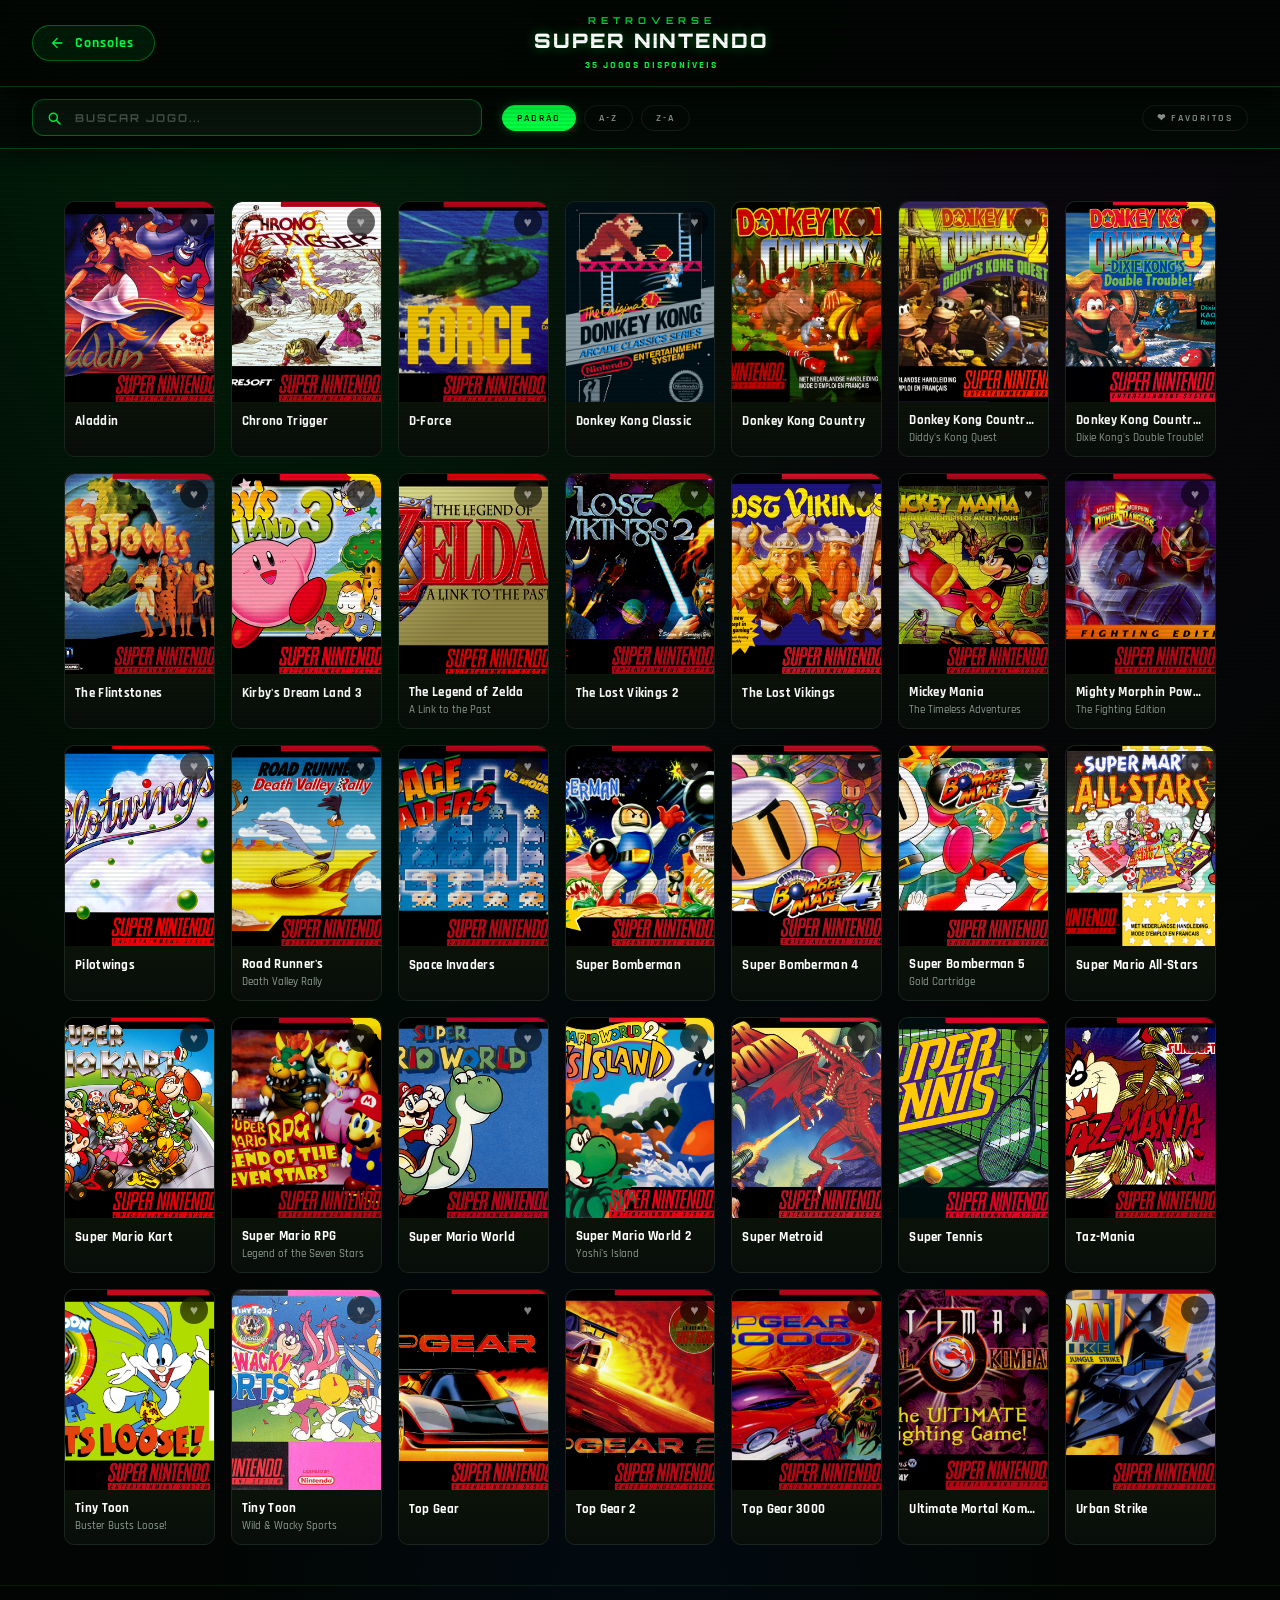
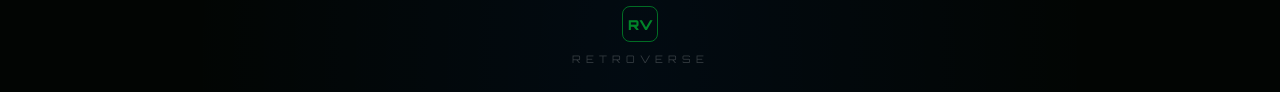
==== games.html @ 80b14fea "atualização" ====
<!DOCTYPE html>
<html lang="pt-BR">
<head>
  <meta charset="UTF-8">
  <meta name="viewport" content="width=device-width, initial-scale=1.0">
  <link rel="icon" type="image/png" href="assets/rv-icon.png">
  <link rel="apple-touch-icon" href="assets/rv-icon.png">
  <title>RetroVerse - Jogos</title>
  <link rel="stylesheet" href="css/style.css">
</head>
<body>

  <!-- EFEITO CRT SCANLINES -->
  <div class="crt-overlay" aria-hidden="true"></div>

  <!-- NAVBAR -->
  <header class="navbar games-navbar">
    <a href="index.html" class="btn-back">Consoles</a>
    <div class="games-header-center">
      <span class="games-header-brand">RETROVERSE</span>
      <h1 id="console-title" class="console-header-title">Jogos</h1>
      <span class="games-count-badge" id="games-count">0 JOGOS DISPONÍVEIS</span>
    </div>
    <div class="navbar-spacer"></div>
  </header>

  <!-- BARRA DE BUSCA + FILTROS (fixa abaixo da navbar) -->
  <div class="games-toolbar">
    <div class="search-box">
      <input type="text" id="game-search" placeholder="BUSCAR JOGO..." onkeyup="filterGames()">
    </div>
    <div class="games-filters">
      <button class="filter-btn active" data-sort="default" onclick="sortGames('default', this)">Padrão</button>
      <button class="filter-btn" data-sort="az" onclick="sortGames('az', this)">A-Z</button>
      <button class="filter-btn" data-sort="za" onclick="sortGames('za', this)">Z-A</button>
      <button class="filter-btn filter-fav-btn" data-sort="fav" onclick="sortGames('fav', this)">❤ Favoritos</button>
    </div>
  </div>

  <!-- CONTAINER DA LISTA DE JOGOS -->
  <main class="grid-container games-grid" id="games-list"></main>

  <!-- FOOTER MINIMAL -->
  <footer class="rv-footer rv-footer--mini">
    <div class="footer-brand">RV</div>
    <p class="footer-copy">RETROVERSE</p>
  </footer>

  <script>
    const params = new URLSearchParams(window.location.search);
    const consoleType = params.get('console') || 'snes';

    const config = {
      'snes':   { title: 'Super Nintendo',    core: 'snes' },
      'nes':    { title: 'Nintendo Classic',   core: 'nes' },
      'gba':    { title: 'Game Boy Advance',   core: 'gba' },
      'gbc':    { title: 'Game Boy Color',     core: 'gbc' },
      'gb':     { title: 'Game Boy',           core: 'gb' },
      'sega':   { title: 'Mega Drive',         core: 'segaMD' },
      'arcade': { title: 'Arcade / Fliperama', core: 'fbneo' },
      'n64':    { title: 'Nintendo 64',        core: 'n64' },
      'psx':    { title: 'PlayStation 1',      core: 'pcsx_rearmed' },
      'nds':    { title: 'Nintendo DS',        core: 'nds' },
      'segacd': { title: 'Sega CD',            core: 'segaCD' },
      'gamegear': { title: 'Game Gear',        core: 'segaGG' }
    };

    const currentConfig = config[consoleType] || config['snes'];
    document.getElementById('console-title').innerText = currentConfig.title;
    document.title = 'RetroVerse - ' + currentConfig.title;

    // ─────────────────────────────────────────────────────────
    // SISTEMA DE CAPAS AUTOMÁTICO — Múltiplas fontes sem CORS
    // Busca de capas na pasta local: covers/NOME_DO_CONSOLE/
    const getCover = (game) => {
      const imageName = game.file.replace(/\.[^/.]+$/, "") + ".png";
      return `covers/${consoleType}/${encodeURIComponent(imageName)}`;
    };

        // BANCO DE DADOS DOS JOGOS
    const catalog = {
      'snes': [
        { name: 'Aladdin', file: 'Aladdin (USA).sfc' },
        { name: 'Chrono Trigger', file: 'Chrono Trigger (USA).sfc' },
        { name: 'D-Force', file: 'D-Force (USA).sfc' },
        { name: 'Donkey Kong Classic', file: 'Donkey Kong Classic.smc' },
        { name: 'Donkey Kong Country', file: 'Donkey Kong Country (USA) (Rev 2).sfc' },
        { name: 'Donkey Kong Country 2', subtitle: "Diddy's Kong Quest", file: "Donkey Kong Country 2 - Diddy's Kong Quest (USA) (En,Fr) (Rev 1).sfc" },
        { name: 'Donkey Kong Country 3', subtitle: "Dixie Kong's Double Trouble!", file: "Donkey Kong Country 3 - Dixie Kong's Double Trouble! (USA) (En,Fr).sfc" },
        { name: 'The Flintstones', file: 'Flintstones, The (USA) (En,Fr,De,Es,It).sfc' },
        { name: "Kirby's Dream Land 3", file: "Kirby's Dream Land 3 (U).smc" },
        { name: 'The Legend of Zelda', subtitle: 'A Link to the Past', file: 'Legend of Zelda, The - A Link to the Past (USA).sfc' },
        { name: 'The Lost Vikings 2', file: 'Lost Vikings 2 (USA).sfc' },
        { name: 'The Lost Vikings', file: 'Lost Vikings, The (USA).sfc' },
        { name: 'Mickey Mania', subtitle: 'The Timeless Adventures', file: 'Mickey Mania - The Timeless Adventures of Mickey Mouse (USA).sfc' },
        { name: 'Mighty Morphin Power Rangers', subtitle: 'The Fighting Edition', file: 'Mighty Morphin Power Rangers - The Fighting Edition (USA).sfc' },
        { name: 'Pilotwings', file: 'Pilotwings (USA).sfc' },
        { name: "Road Runner's", subtitle: 'Death Valley Rally', file: "Road Runner's Death Valley Rally (USA).sfc" },
        { name: 'Space Invaders', file: 'Space Invaders (USA).sfc' },
        { name: 'Super Bomberman', file: 'Super Bomberman (USA).sfc' },
        { name: 'Super Bomberman 4', file: 'Super Bomberman 4.smc' },
        { name: 'Super Bomberman 5', subtitle: 'Gold Cartridge', file: 'Super Bomberman 5 Gold Cartridge (J) [!].smc' },
        { name: 'Super Mario All-Stars', file: 'Super Mario All-Stars (USA) (Wii).sfc' },
        { name: 'Super Mario Kart', file: 'Super Mario Kart (USA).sfc' },
        { name: 'Super Mario RPG', subtitle: 'Legend of the Seven Stars', file: 'Super Mario RPG - Legend of the Seven Stars (USA).sfc' },
        { name: 'Super Mario World', file: 'Super Mario World (USA).sfc' },
        { name: 'Super Mario World 2', subtitle: "Yoshi's Island", file: "Super Mario World 2 - Yoshi's Island (USA) (Rev 1).sfc" },
        { name: 'Super Metroid', file: 'Super Metroid (Japan, USA) (En,Ja).sfc' },
        { name: 'Super Tennis', file: 'Super Tennis (USA).sfc' },
        { name: 'Taz-Mania', file: 'Taz-Mania (USA).sfc' },
        { name: 'Tiny Toon', subtitle: 'Buster Busts Loose!', file: 'Tiny Toon Adventures - Buster Busts Loose! (USA).sfc' },
        { name: 'Tiny Toon', subtitle: 'Wild & Wacky Sports', file: 'Tiny Toon Adventures - Wild & Wacky Sports (Europe).sfc' },
        { name: 'Top Gear', file: 'Top Gear (USA).sfc' },
        { name: 'Top Gear 2', file: 'Top Gear 2 (USA).sfc' },
        { name: 'Top Gear 3000', file: 'Top Gear 3000 (USA).sfc' },
        { name: 'Ultimate Mortal Kombat 3', file: 'Ultimate Mortal Kombat 3 (USA).sfc' },
        { name: 'Urban Strike', file: 'Urban Strike (USA).sfc' }
      ],
      'sega': [
        { name: 'Aladdin', file: 'Aladdin (USA).md' },
        { name: 'Altered Beast', file: 'Altered Beast (USA, Europe).md' },
        { name: 'Felix', subtitle: 'Detona Ralph', file: 'Felix - Detona Ralph.bin' },
        { name: 'Golden Axe II', file: 'Golden Axe II (World).md' },
        { name: 'Great Circus Mystery', subtitle: 'Starring Mickey & Minnie', file: 'Great Circus Mystery Starring Mickey & Minnie, The (USA).md' },
        { name: 'Kid Chameleon', file: 'Kid Chameleon (USA, Europe).md' },
        { name: "Mickey's", subtitle: 'Ultimate Challenge', file: "Mickey's Ultimate Challenge (USA).md" },
        { name: 'Shinobi III', subtitle: 'Return of the Ninja Master', file: 'Shinobi III - Return of the Ninja Master (USA).md' },
        { name: 'Show do Milhão', file: 'Show do Milhao (Brazil).md' },
        { name: 'Sonic & Knuckles + Sonic 2', file: 'Sonic & Knuckles + Sonic The Hedgehog 2 (World).md' },
        { name: 'Sonic Compilation', subtitle: 'Sonic Classics', file: 'Sonic Compilation ~ Sonic Classics (USA, Europe, Korea) (Rev A).md' },
        { name: 'Streets of Rage 2', file: 'Streets of Rage 2 (USA).md' },
        { name: 'Top Gear 2', file: 'Top Gear 2 (USA).md' }
      ],
      'nes': [
        { name: 'Castlevania III', subtitle: "Dracula's Curse", file: "Castlevania III - Dracula's Curse (USA).nes" },
        { name: 'Contra', file: 'Contra (USA).nes' },
        { name: 'Duck Hunt', file: 'Duck Hunt (World).nes' },
        { name: 'Mega Man 2', file: 'Mega Man 2 (USA).nes' },
        { name: 'Super Mario Bros', file: 'Super Mario Bros (World).nes' },
        { name: 'Super Mario Bros 2', subtitle: 'PT-BR', file: 'Super Mario Bros 2 (PT-BR).nes' },
        { name: 'Super Mario Bros 3', subtitle: 'PT-BR', file: 'Super Mario Bros 3 (PT-BR).nes' },
        { name: 'Zelda II', subtitle: 'The Adventure of Link', file: 'Zelda II - The Adventure of Link (USA).nes' }
      ],
      'gbc': [
        { name: 'The Legend of Zelda', subtitle: "Link's Awakening DX", file: "Legend of Zelda, The - Link's Awakening DX (USA, Europe) (Rev 2) (SGB Enhanced) (GB Compatible).gbc" },
        { name: 'Pokémon', subtitle: 'Gold Version', file: 'Pokemon - Gold Version (USA, Europe) (SGB Enhanced) (GB Compatible).gbc' },
        { name: 'Pokémon', subtitle: 'Silver Version', file: 'Pokemon - Silver Version (USA, Europe) (SGB Enhanced) (GB Compatible).gbc' },
        { name: 'Spider-Man', subtitle: 'PT-BR', file: 'Spider-Man (PT-BR).gbc' },
        { name: 'Super Mario Bros. Deluxe', file: 'Super Mario Bros. Deluxe (USA, Europe) (Rev 2).gbc' },
        { name: 'Tetris DX', file: 'Tetris DX (World) (SGB Enhanced) (GB Compatible).gbc' },
        { name: 'Tom & Jerry', file: 'Tom & Jerry (USA).gbc' },
        { name: 'Wario Land 3', file: 'Wario Land 3 (World) (En,Ja).gbc' },
        { name: 'Wario Land II', file: 'Wario Land II (USA, Europe) (SGB Enhanced) (GB Compatible).gbc' }
      ],
      'gba': [
        { name: 'Carros', subtitle: 'Disney / Pixar', file: 'Carros Disney.gba' },
        { name: 'Castlevania', subtitle: 'Aria of Sorrow', file: 'Castlevania - Aria of Sorrow (USA).gba' },
        { name: 'Pac-Man', subtitle: 'Classic NES Series', file: 'Classic NES Series - Pac-Man (USA, Europe).gba' },
        { name: 'The Legend of Zelda', subtitle: 'The Minish Cap', file: 'Legend of Zelda, The - The Minish Cap (USA).gba' },
        { name: 'Mario Kart', subtitle: 'Super Circuit', file: 'Mario Kart - Super Circuit (USA).gba' },
        { name: 'Metroid Fusion', file: 'Metroid Fusion (USA).gba' },
        { name: 'Pokémon', subtitle: 'Emerald Version', file: 'Pokemon - Emerald Version (USA, Europe).gba' },
        { name: 'Pokémon', subtitle: 'FireRed Version', file: 'Pokemon - FireRed Version (USA, Europe) (Rev 1).gba' },
        { name: 'Pokémon', subtitle: 'LeafGreen Version', file: 'Pokemon - LeafGreen Version (USA, Europe) (Rev 1).gba' }
      ],
      'n64': [
        { name: 'Banjo-Kazooie', file: 'Banjo-Kazooie (USA) (Rev 1).z64' },
        { name: 'GoldenEye 007', file: 'GoldenEye 007 (USA).z64' },
        { name: 'The Legend of Zelda', subtitle: 'Ocarina of Time', file: 'Legend of Zelda, The - Ocarina of Time (USA) (Rev 2).z64' },
        { name: 'Mario Kart 64', file: 'Mario Kart 64 (USA).z64' },
        { name: 'Super Mario 64', file: 'Super Mario 64 (USA).z64' },
        { name: 'Super Smash Bros.', file: 'Super Smash Bros. (USA).z64' }
      ],
      'arcade': [
        { name: 'Garou', subtitle: 'Mark of the Wolves', file: 'garou.zip' },
        { name: "The King of Fighters '97", file: 'kof97.zip' },
        { name: "The King of Fighters '98", subtitle: 'The Slugfest', file: 'kof98.zip' },
        { name: 'The King of Fighters 2002', subtitle: 'Challenge to Ultimate Match', file: 'kof2002.zip' },
        { name: 'Metal Slug', file: 'mslug.zip' },
        { name: 'Marvel vs. Capcom', subtitle: 'Clash of Super Heroes', file: 'mvsc.zip' },
        { name: 'Real Bout Fatal Fury Special', file: 'rbffspec.zip' },
        { name: 'Samurai Shodown II', file: 'samsho2.zip' },
        { name: 'Street Fighter Alpha 3', file: 'sfa3.zip' },
        { name: 'Vampire Savior', subtitle: 'The Lord of Vampire', file: 'vsav.zip' }
      ],
      'psx': [
        { name: 'Castlevania', subtitle: 'Symphony of the Night', file: 'Castlevania - Symphony of the Night (USA).chd' },
        { name: 'Crash Bandicoot 3', subtitle: 'Warped', file: 'Crash Bandicoot - Warped (USA).chd' },
        { name: 'Crash Bandicoot 2', subtitle: 'Cortex Strikes Back', file: 'Crash Bandicoot 2 - Cortex Strikes Back (USA).chd' },
        { name: 'Crash Team Racing', subtitle: 'CTR', file: 'Crash Team Racing (USA).chd' },
        { name: 'Dino Crisis', file: 'Dino Crisis (USA).chd' },
        { name: 'Gran Turismo 2', file: 'Gran Turismo 2 (USA).chd' },
        { name: 'Metal Gear Solid', subtitle: 'Disc 1', file: 'Metal Gear Solid (USA) (Disc 1).chd' },
        { name: 'Metal Slug X', file: 'Metal Slug X (USA).chd' },
        { name: 'Resident Evil 3', subtitle: 'Nemesis', file: 'Resident Evil 3 - Nemesis (USA).chd' },
        { name: 'Tekken', file: 'Tekken (USA).chd' },
        { name: 'Tekken 3', file: 'Tekken 3 (USA).chd' },
        { name: "Tony Hawk's", subtitle: 'Pro Skater 2', file: "Tony Hawk's Pro Skater 2 (USA).chd" }
      ],
      'nds': [
        { name: 'New Super Mario Bros.', file: 'New Super Mario Bros. (USA).nds' },
        { name: 'Mario Kart DS', file: 'Mario Kart DS (USA).nds' },
        { name: 'Pokémon', subtitle: 'Diamond Version', file: 'Pokemon - Diamond Version (USA).nds' },
        { name: 'Pokémon', subtitle: 'Pearl Version', file: 'Pokemon - Pearl Version (USA).nds' },
        { name: 'Pokémon', subtitle: 'Platinum Version', file: 'Pokemon - Platinum Version (USA).nds' },
        { name: 'Pokémon', subtitle: 'HeartGold Version', file: 'Pokemon - HeartGold Version (USA).nds' },
        { name: 'Pokémon', subtitle: 'SoulSilver Version', file: 'Pokemon - SoulSilver Version (USA).nds' },
        { name: 'Pokémon', subtitle: 'Black Version', file: 'Pokemon - Black Version (USA).nds' },
        { name: 'Pokémon', subtitle: 'White Version', file: 'Pokemon - White Version (USA).nds' },
        { name: 'The Legend of Zelda', subtitle: 'Phantom Hourglass', file: 'Legend of Zelda, The - Phantom Hourglass (USA).nds' },
        { name: 'The Legend of Zelda', subtitle: 'Spirit Tracks', file: 'Legend of Zelda, The - Spirit Tracks (USA).nds' },
        { name: 'Super Mario 64 DS', file: 'Super Mario 64 DS (USA).nds' },
        { name: 'Castlevania', subtitle: 'Dawn of Sorrow', file: 'Castlevania - Dawn of Sorrow (USA).nds' },
        { name: 'Castlevania', subtitle: 'Portrait of Ruin', file: 'Castlevania - Portrait of Ruin (USA).nds' },
        { name: 'Castlevania', subtitle: 'Order of Ecclesia', file: 'Castlevania - Order of Ecclesia (USA).nds' },
        { name: 'Metroid Prime Hunters', file: 'Metroid Prime - Hunters (USA).nds' },
        { name: 'Kirby', subtitle: 'Canvas Curse', file: 'Kirby - Canvas Curse (USA).nds' },
        { name: 'Advance Wars', subtitle: 'Dual Strike', file: 'Advance Wars - Dual Strike (USA).nds' },
        { name: 'Chrono Trigger', file: 'Chrono Trigger (USA).nds' },
        { name: 'Fire Emblem', subtitle: 'Shadow Dragon', file: 'Fire Emblem - Shadow Dragon (USA).nds' }
      ],
      'segacd': [
        { name: 'Sonic CD', file: 'Sonic CD (USA).chd' },
        { name: 'Snatcher', file: 'Snatcher (USA).chd' },
        { name: 'Lunar', subtitle: 'The Silver Star', file: 'Lunar - The Silver Star (USA).chd' },
        { name: 'Lunar 2', subtitle: 'Eternal Blue', file: 'Lunar 2 - Eternal Blue (USA).chd' },
        { name: 'Popful Mail', file: 'Popful Mail (USA).chd' },
        { name: 'Shining Force CD', file: 'Shining Force CD (USA).chd' },
        { name: 'Ecco the Dolphin', subtitle: 'CD', file: 'Ecco the Dolphin - CD (USA).chd' },
        { name: 'Final Fight CD', file: 'Final Fight CD (USA).chd' },
        { name: 'Streets of Rage', subtitle: 'Sega CD', file: 'Streets of Rage (USA) (Sega CD).chd' }
      ],
      'gamegear': [
        { name: 'Sonic the Hedgehog', file: 'Sonic the Hedgehog (World).gg' },
        { name: 'Sonic the Hedgehog 2', file: 'Sonic the Hedgehog 2 (World).gg' },
        { name: 'Shinobi', file: 'Shinobi (World).gg' },
        { name: 'Shinobi II', subtitle: 'The Silent Fury', file: 'Shinobi II - The Silent Fury (World).gg' },
        { name: 'Columns', file: 'Columns (World).gg' },
        { name: 'Wonder Boy', subtitle: "The Dragon's Trap", file: "Wonder Boy - The Dragon's Trap (USA, Europe).gg" },
        { name: 'Land of Illusion', subtitle: 'Starring Mickey Mouse', file: 'Land of Illusion Starring Mickey Mouse (World).gg' }
      ],
    };

    const container = document.getElementById('games-list');
    const games = catalog[consoleType] || [];

    // ═══ FAVORITOS (localStorage) ═══
    function getFavorites() {
      try { return JSON.parse(localStorage.getItem('rv_favorites') || '[]'); } catch { return []; }
    }

    function isFavorite(gameFile) {
      return getFavorites().some(f => f.file === gameFile && f.console === consoleType);
    }

    function toggleFavorite(game) {
      let favs = getFavorites();
      const idx = favs.findIndex(f => f.file === game.file && f.console === consoleType);
      if (idx >= 0) {
        favs.splice(idx, 1);
      } else {
        const consoleShorts = {snes:'SNES',nes:'NES',gba:'GBA',gbc:'GBC',n64:'N64',psx:'PS1',sega:'SEGA',segacd:'MEGA CD',gamegear:'GG',nds:'NDS',arcade:'ARCADE'};
        favs.unshift({
          name: game.name,
          subtitle: game.subtitle || '',
          file: game.file,
          core: currentConfig.core,
          console: consoleType,
          consoleShort: consoleShorts[consoleType] || consoleType.toUpperCase()
        });
      }
      localStorage.setItem('rv_favorites', JSON.stringify(favs));
      renderGames(getCurrentList());
    }

    // ═══ FILTROS / ORDENAÇÃO ═══
    let currentSort = 'default';

    function getCurrentList() {
      const query = document.getElementById('game-search').value.trim().toLowerCase();
      let list = games;
      if (query) {
        list = games.filter(g => g.name.toLowerCase().includes(query) || (g.subtitle && g.subtitle.toLowerCase().includes(query)));
      }
      if (currentSort === 'az') {
        list = [...list].sort((a, b) => a.name.localeCompare(b.name));
      } else if (currentSort === 'za') {
        list = [...list].sort((a, b) => b.name.localeCompare(a.name));
      } else if (currentSort === 'fav') {
        const favs = getFavorites();
        list = list.filter(g => favs.some(f => f.file === g.file && f.console === consoleType));
      }
      return list;
    }

    function sortGames(sort, btn) {
      currentSort = sort;
      document.querySelectorAll('.filter-btn').forEach(b => b.classList.remove('active'));
      btn.classList.add('active');
      renderGames(getCurrentList());
    }

    // Atualiza badge de quantidade
    function updateCountBadge(count) {
      const badge = document.getElementById('games-count');
      badge.innerText = count + (count === 1 ? ' JOGO DISPONÍVEL' : ' JOGOS DISPONÍVEIS');
    }
    updateCountBadge(games.length);



    function renderGames(list) {
      container.innerHTML = '';
      if (list.length === 0) {
        container.innerHTML = '<p class="empty-msg">Nenhum jogo encontrado.</p>';
        updateCountBadge(0);
        return;
      }
      updateCountBadge(list.length);

      list.forEach(game => {
        const card = document.createElement('a');
        card.className = 'game-card';
        card.href = `play.html?core=${currentConfig.core}&game=${consoleType}/${encodeURIComponent(game.file)}`;

        // Capa dentro do wrapper proporcional
        const coverWrap = document.createElement('div');
        coverWrap.className = 'game-cover-wrap';
        coverWrap.style.position = 'relative';

        const coverUrl = getCover(game);

        const img = document.createElement('img');
        img.src = coverUrl;
        img.alt = game.name;
        img.className = 'game-cover-img';
        img.loading = 'lazy';

        img.onload = function() {
          coverWrap.style.setProperty('--cover-bg', `url('${coverUrl}')`);
          coverWrap.style.setProperty('--cover-loaded', '1');
          const style = coverWrap.querySelector('.cover-blur-bg');
          if (!style) {
            const bgEl = document.createElement('div');
            bgEl.className = 'cover-blur-bg';
            bgEl.style.backgroundImage = `url('${coverUrl}')`;
            coverWrap.insertBefore(bgEl, img);
          }
        };

        img.onerror = function() {
          const icon = document.createElement('div');
          icon.className = 'game-icon rv-fallback';
          icon.innerHTML = '<span class="rv-fallback-text">RV</span>';
          coverWrap.replaceWith(icon);
        };

        coverWrap.appendChild(img);

        // Botão de favorito
        const favBtn = document.createElement('button');
        favBtn.className = 'fav-btn' + (isFavorite(game.file) ? ' active' : '');
        favBtn.innerHTML = '<span class="heart">♥</span>';
        favBtn.addEventListener('click', function(e) {
          e.preventDefault();
          e.stopPropagation();
          toggleFavorite(game);
        });
        coverWrap.appendChild(favBtn);

        // Bloco de Informações
        const gameInfo = document.createElement('div');
        gameInfo.className = 'game-info';
        gameInfo.innerHTML = `
          <h3>${game.name}</h3>
          <span class="game-subtitle">${game.subtitle || ''}</span>
        `;

        card.appendChild(coverWrap);
        card.appendChild(gameInfo);
        container.appendChild(card);
      });
    }

    function filterGames() {
      renderGames(getCurrentList());
    }

    renderGames(games);
  </script>

</body>
</html>
---- css/style.css ----
/* ==========================================
   RETROVERSE - SISTEMA DE DESIGN PREMIUM
   "Todos os Mundos. Todos os Clássicos."
   ========================================== */

@import url('https://fonts.googleapis.com/css2?family=Rajdhani:wght@400;600;700&family=Orbitron:wght@700;900&display=swap');

:root {
  color-scheme: dark;

  /* Fundo e Superfícies */
  --bg:           #030604;
  --card:         #090e0b;
  --surface-hover:#121c16;

  /* Neon Glow & Acentos */
  --green-neon:   #00ff41;
  --green-glow:   rgba(0, 255, 65, 0.4);
  --green-soft:   rgba(0, 255, 65, 0.08);
  --green-mid:    rgba(0, 255, 65, 0.18);

  /* Bordas */
  --border:       #1a261e;
  --border-bright:#00ff41;

  /* Tipografia */
  --text:         #ffffff;
  --text-muted:   #8e9e94;
  --radius:       16px;

  /* Fontes */
  --font-display: 'Orbitron', 'Segoe UI', Roboto, sans-serif;
  --font-body:    'Rajdhani', 'Segoe UI', Roboto, Helvetica, Arial, sans-serif;

  /* ═══ Cores Temáticas por Console ═══ */
  --snes-color:     #7B2D8E;
  --snes-glow:      rgba(123, 45, 142, 0.5);
  --psx-color:      #1560BD;
  --psx-glow:       rgba(21, 96, 189, 0.5);
  --n64-color:      #E4000F;
  --n64-glow:       rgba(228, 0, 15, 0.5);
  --sega-color:     #003087;
  --sega-glow:      rgba(0, 48, 135, 0.5);
  --gba-color:      #6B2FA0;
  --gba-glow:       rgba(107, 47, 160, 0.5);
  --gbc-color:      #00A651;
  --gbc-glow:       rgba(0, 166, 81, 0.5);
  --nes-color:      #E4002B;
  --nes-glow:       rgba(228, 0, 43, 0.5);
  --arcade-color:   #00FF41;
  --arcade-glow:    rgba(0, 255, 65, 0.5);
  --nds-color:      #00BFFF;
  --nds-glow:       rgba(0, 191, 255, 0.5);
  --segacd-color:   #1A1AFF;
  --segacd-glow:    rgba(26, 26, 255, 0.5);
  --gamegear-color: #CC0000;
  --gamegear-glow:  rgba(204, 0, 0, 0.5);
}

* {
  margin: 0;
  padding: 0;
  box-sizing: border-box;
}

body {
  background:
    radial-gradient(ellipse at 20% 0%, rgba(0,255,65,0.12) 0%, transparent 50%),
    radial-gradient(ellipse at 80% 0%, rgba(123,45,142,0.08) 0%, transparent 50%),
    radial-gradient(ellipse at 50% 100%, rgba(0,100,255,0.06) 0%, transparent 50%),
    #020503;
  color: var(--text);
  min-height: 100vh;
  overflow-x: hidden;
  font-family: var(--font-body);
}

/* ==========================================
   EFEITO CRT SCANLINES (leve, não bloqueia)
   ========================================== */
.crt-overlay {
  position: fixed;
  inset: 0;
  z-index: 9998;
  pointer-events: none;
  background-image: repeating-linear-gradient(
    0deg,
    transparent,
    transparent 2px,
    rgba(0, 0, 0, 0.07) 2px,
    rgba(0, 0, 0, 0.07) 4px
  );
  animation: crtFlicker 8s linear infinite;
}

@keyframes crtFlicker {
  0%,100% { opacity: 1; }
  92%      { opacity: 1; }
  93%      { opacity: 0.97; }
  94%      { opacity: 1; }
}

/* ==========================================
   NAVBAR
   ========================================== */
.navbar {
  position: sticky;
  top: 0;
  z-index: 999;
  background: rgba(3, 6, 4, 0.92);
  backdrop-filter: blur(20px);
  -webkit-backdrop-filter: blur(20px);
  border-bottom: 1px solid rgba(0, 255, 65, 0.2);
  padding: 14px 32px;
  box-shadow: 0 4px 30px rgba(0, 0, 0, 0.8), 0 0 1px rgba(0,255,65,0.15);
}

/* --- NAVBAR INDEX (centralizada, com branding) --- */
.navbar:not(.games-navbar) {
  display: flex;
  justify-content: center;
  align-items: center;
}

/* BRAND BLOCK */
.brand {
  display: flex;
  align-items: center;
  gap: 16px;
  text-decoration: none;
}

.brand-logo {
  width: 46px;
  height: 46px;
  border: 2px solid var(--green-neon);
  border-radius: 10px;
  display: flex;
  align-items: center;
  justify-content: center;
  font-family: var(--font-display);
  font-size: 1rem;
  font-weight: 900;
  color: var(--green-neon);
  letter-spacing: 1px;
  box-shadow: 0 0 14px var(--green-glow), inset 0 0 10px rgba(0,255,65,0.06);
  transition: all 0.3s ease;
  flex-shrink: 0;
  animation: logoPulseNav 3s ease-in-out infinite;
  position: relative;
  overflow: hidden;
}

/* CRT scanlines no logo */
.brand-logo::after {
  content: '';
  position: absolute;
  inset: 0;
  background: repeating-linear-gradient(
    0deg,
    transparent,
    transparent 2px,
    rgba(0,0,0,0.15) 2px,
    rgba(0,0,0,0.15) 4px
  );
  pointer-events: none;
  animation: logoScanline 4s linear infinite;
}

@keyframes logoPulseNav {
  0%, 100% {
    box-shadow: 0 0 14px var(--green-glow), inset 0 0 10px rgba(0,255,65,0.06);
    text-shadow: 0 0 8px var(--green-neon);
  }
  50% {
    box-shadow: 0 0 28px var(--green-glow), 0 0 50px rgba(0,255,65,0.15), inset 0 0 18px rgba(0,255,65,0.12);
    text-shadow: 0 0 16px var(--green-neon);
  }
}

@keyframes logoScanline {
  0% { transform: translateY(0); }
  100% { transform: translateY(4px); }
}

.brand:hover .brand-logo {
  box-shadow: 0 0 35px var(--green-neon), 0 0 60px rgba(0,255,65,0.2), inset 0 0 22px rgba(0,255,65,0.18);
  animation: none;
}

.brand-text {
  display: flex;
  flex-direction: column;
  line-height: 1;
}

.brand-name {
  font-family: var(--font-display);
  font-size: 1.55rem;
  font-weight: 900;
  letter-spacing: 6px;
  color: var(--text);
  text-transform: uppercase;
  text-shadow: 0 0 14px var(--green-glow), 0 0 28px rgba(0,255,65,0.18);
  transition: all 0.3s ease;
}

.brand:hover .brand-name {
  color: var(--green-neon);
  text-shadow: 0 0 18px var(--green-neon), 0 0 36px var(--green-glow);
}

.brand-slogan {
  font-family: var(--font-body);
  font-size: 0.62rem;
  font-weight: 600;
  letter-spacing: 5px;
  color: var(--green-neon);
  text-transform: uppercase;
  margin-top: 4px;
  opacity: 0.75;
}

/* --- NAVBAR GAMES ---
   3 colunas: [voltar] | [CENTRO absoluto] | [spacer]
── */
.games-navbar {
  display: grid;
  grid-template-columns: auto 1fr auto;
  align-items: center;
  gap: 16px;
}

.navbar-spacer {
  min-width: 100px;
}

/* Centro do header de games — centralizado ABSOLUTO na navbar */
.games-header-center {
  display: flex;
  flex-direction: column;
  align-items: center;
  justify-content: center;
  text-align: center;
  gap: 2px;
}

.games-header-brand {
  font-family: var(--font-display);
  font-size: 0.6rem;
  font-weight: 700;
  letter-spacing: 5px;
  color: var(--green-neon);
  text-transform: uppercase;
  opacity: 0.8;
}

.console-header-title {
  font-family: var(--font-display);
  font-size: 1.25rem;
  font-weight: 900;
  letter-spacing: 2px;
  color: var(--text);
  text-transform: uppercase;
  text-shadow: 0 0 12px var(--green-glow);
  white-space: nowrap;
  margin: 0;
}

.games-count-badge {
  font-family: var(--font-body);
  font-size: 0.65rem;
  font-weight: 700;
  letter-spacing: 2px;
  color: var(--green-neon);
  text-transform: uppercase;
  margin-top: 3px;
  opacity: 0.95;
  white-space: nowrap;
}

/* --- BOTÃO VOLTAR --- */
.btn-back {
  flex-shrink: 0;
  display: inline-flex;
  align-items: center;
  gap: 10px;
  background: var(--green-soft);
  border: 1px solid rgba(0, 255, 65, 0.35);
  color: var(--green-neon);
  padding: 8px 20px 8px 16px;
  border-radius: 20px;
  text-decoration: none;
  font-family: var(--font-body);
  font-weight: 700;
  font-size: 0.88rem;
  white-space: nowrap;
  letter-spacing: 1px;
  transition: all 0.3s cubic-bezier(0.4, 0, 0.2, 1);
}

.btn-back::before {
  content: '';
  display: inline-block;
  width: 16px;
  height: 16px;
  background-color: var(--green-neon);
  mask: url("data:image/svg+xml,%3Csvg xmlns='http://www.w3.org/2000/svg' viewBox='0 0 24 24'%3E%3Cpath d='M20 11H7.83l5.59-5.59L12 4l-8 8 8 8 1.41-1.41L7.83 13H20v-2z'/%3E%3C/svg%3E") no-repeat center / contain;
  -webkit-mask: url("data:image/svg+xml,%3Csvg xmlns='http://www.w3.org/2000/svg' viewBox='0 0 24 24'%3E%3Cpath d='M20 11H7.83l5.59-5.59L12 4l-8 8 8 8 1.41-1.41L7.83 13H20v-2z'/%3E%3C/svg%3E") no-repeat center / contain;
  transition: transform 0.3s ease, background-color 0.3s ease;
}

.btn-back:hover {
  background: var(--green-neon);
  color: #030604;
  box-shadow: 0 0 18px var(--green-glow);
  border-color: var(--green-neon);
}

.btn-back:hover::before {
  background-color: #030604;
  transform: translateX(-4px);
}

/* --- BUSCA --- */
.search-box {
  flex-shrink: 0;
  width: 240px;
  position: relative;
}

/* Ícone lupa SVG neon via pseudo-elemento — sem emoji */
.search-box::before {
  content: '';
  position: absolute;
  left: 14px;
  top: 50%;
  transform: translateY(-50%);
  width: 14px;
  height: 14px;
  pointer-events: none;
  z-index: 1;
  background-color: var(--text-muted);
  mask: url("data:image/svg+xml,%3Csvg xmlns='http://www.w3.org/2000/svg' viewBox='0 0 24 24'%3E%3Cpath d='M21 21l-4.35-4.35M17 11A6 6 0 1 1 5 11a6 6 0 0 1 12 0z' stroke='white' stroke-width='2.2' stroke-linecap='round' fill='none'/%3E%3C/svg%3E") no-repeat center / contain;
  -webkit-mask: url("data:image/svg+xml,%3Csvg xmlns='http://www.w3.org/2000/svg' viewBox='0 0 24 24'%3E%3Cpath d='M21 21l-4.35-4.35M17 11A6 6 0 1 1 5 11a6 6 0 0 1 12 0z' stroke='white' stroke-width='2.2' stroke-linecap='round' fill='none'/%3E%3C/svg%3E") no-repeat center / contain;
  transition: background-color 0.3s ease;
}

.search-box:focus-within::before {
  background-color: var(--green-neon);
}

.search-box input {
  background: #070c09;
  border: 1px solid var(--border);
  color: var(--text);
  padding: 9px 18px 9px 36px; /* espaço para o ícone à esquerda */
  border-radius: 6px;         /* retangular com leve arredondamento — mais cyberpunk */
  outline: none;
  font-family: var(--font-display);
  font-size: 0.72rem;
  font-weight: 700;
  letter-spacing: 2px;
  text-transform: uppercase;
  transition: all 0.3s ease;
  width: 100%;
  box-sizing: border-box;
  caret-color: var(--green-neon);
}

.search-box input::placeholder {
  color: var(--text-muted);
  opacity: 0.45;
  font-family: var(--font-display);
  font-size: 0.68rem;
  letter-spacing: 2px;
}

.search-box input:focus {
  border-color: var(--green-neon);
  box-shadow:
    0 0 0 2px rgba(0,255,65,0.12),
    0 0 16px rgba(0,255,65,0.2);
  background: #070d09;
  color: var(--green-neon);
}

/* ==========================================
   HERO SECTION (Cinematográfico)
   ========================================== */
.hero {
  position: relative;
  padding: 80px 24px 70px;
  text-align: center;
  overflow: hidden;
  min-height: 420px;
}

/* Background animado com gradientes em movimento */
.hero::before {
  content: '';
  position: absolute;
  inset: -50%;
  background:
    radial-gradient(circle at 20% 50%, rgba(123,45,142,0.15) 0%, transparent 40%),
    radial-gradient(circle at 80% 50%, rgba(0,100,255,0.12) 0%, transparent 40%),
    radial-gradient(circle at 50% 80%, rgba(0,255,65,0.1) 0%, transparent 40%);
  animation: heroGradientShift 12s ease-in-out infinite alternate;
  z-index: 0;
}

@keyframes heroGradientShift {
  0%   { transform: translate(0, 0) scale(1); }
  50%  { transform: translate(-3%, 2%) scale(1.05); }
  100% { transform: translate(3%, -2%) scale(1.02); }
}

/* Grid de linhas sutis (efeito holográfico) */
.hero::after {
  content: '';
  position: absolute;
  inset: 0;
  background-image:
    linear-gradient(rgba(0,255,65,0.03) 1px, transparent 1px),
    linear-gradient(90deg, rgba(0,255,65,0.03) 1px, transparent 1px);
  background-size: 60px 60px;
  animation: gridScroll 20s linear infinite;
  z-index: 0;
  pointer-events: none;
}

@keyframes gridScroll {
  0%   { transform: translateY(0); }
  100% { transform: translateY(60px); }
}

/* Partículas decorativas (melhoradas) */
.hero-particles {
  position: absolute;
  inset: 0;
  pointer-events: none;
  overflow: hidden;
  z-index: 0;
}

.hero-particles span {
  position: absolute;
  display: block;
  width: 3px;
  height: 3px;
  border-radius: 50%;
  animation: floatParticle 8s infinite ease-in-out;
  opacity: 0;
}

.hero-particles span:nth-child(1)  { left: 10%; top: 20%; animation-delay: 0s;    animation-duration: 7s;  background: #00ff41; box-shadow: 0 0 8px #00ff41; }
.hero-particles span:nth-child(2)  { left: 25%; top: 60%; animation-delay: 1s;    animation-duration: 9s;  background: #7B2D8E; box-shadow: 0 0 8px #7B2D8E; }
.hero-particles span:nth-child(3)  { left: 45%; top: 35%; animation-delay: 2s;    animation-duration: 6s;  background: #1560BD; box-shadow: 0 0 8px #1560BD; }
.hero-particles span:nth-child(4)  { left: 70%; top: 75%; animation-delay: 0.5s;  animation-duration: 8s;  background: #00ff41; box-shadow: 0 0 8px #00ff41; }
.hero-particles span:nth-child(5)  { left: 85%; top: 15%; animation-delay: 3s;    animation-duration: 7.5s; background: #E4000F; box-shadow: 0 0 8px #E4000F; }
.hero-particles span:nth-child(6)  { left: 55%; top: 85%; animation-delay: 1.5s;  animation-duration: 10s; background: #7B2D8E; box-shadow: 0 0 8px #7B2D8E; }
.hero-particles span:nth-child(7)  { left: 5%;  top: 50%; animation-delay: 4s;    animation-duration: 6.5s; background: #00BFFF; box-shadow: 0 0 8px #00BFFF; }
.hero-particles span:nth-child(8)  { left: 90%; top: 40%; animation-delay: 2.5s;  animation-duration: 9.5s; background: #00ff41; box-shadow: 0 0 8px #00ff41; }
.hero-particles span:nth-child(9)  { left: 38%; top: 10%; animation-delay: 0.8s;  animation-duration: 8.5s; background: #1560BD; box-shadow: 0 0 8px #1560BD; }
.hero-particles span:nth-child(10) { left: 78%; top: 55%; animation-delay: 3.5s;  animation-duration: 7s;  background: #E4000F; box-shadow: 0 0 8px #E4000F; }
.hero-particles span:nth-child(11) { left: 15%; top: 75%; animation-delay: 1.2s;  animation-duration: 11s; background: #00A651; box-shadow: 0 0 8px #00A651; }
.hero-particles span:nth-child(12) { left: 62%; top: 20%; animation-delay: 0.3s;  animation-duration: 9s;  background: #FFD700; box-shadow: 0 0 8px #FFD700; }
.hero-particles span:nth-child(13) { left: 33%; top: 90%; animation-delay: 2.8s;  animation-duration: 7.5s; background: #7B2D8E; box-shadow: 0 0 8px #7B2D8E; }
.hero-particles span:nth-child(14) { left: 88%; top: 65%; animation-delay: 4.2s;  animation-duration: 8s;  background: #00BFFF; box-shadow: 0 0 8px #00BFFF; }
.hero-particles span:nth-child(15) { left: 50%; top: 45%; animation-delay: 1.8s;  animation-duration: 10s; background: #00ff41; box-shadow: 0 0 10px #00ff41; }

@keyframes floatParticle {
  0%   { transform: translateY(0) translateX(0) scale(0.5); opacity: 0; }
  15%  { opacity: 0.8; }
  50%  { transform: translateY(-40px) translateX(15px) scale(1); opacity: 1; }
  85%  { opacity: 0.6; }
  100% { transform: translateY(-100px) translateX(-10px) scale(0.3); opacity: 0; }
}

.hero-content {
  position: relative;
  z-index: 2;
  max-width: 780px;
  margin: 0 auto;
  animation: heroFadeIn 1s ease-out;
}

@keyframes heroFadeIn {
  0%   { opacity: 0; transform: translateY(30px); }
  100% { opacity: 1; transform: translateY(0); }
}

.hero-badge {
  display: inline-block;
  font-family: var(--font-body);
  font-size: 0.65rem;
  font-weight: 600;
  letter-spacing: 5px;
  color: var(--green-neon);
  text-transform: uppercase;
  border: 1px solid rgba(0,255,65,0.25);
  padding: 6px 22px;
  border-radius: 30px;
  margin-bottom: 32px;
  background: rgba(0,255,65,0.04);
  backdrop-filter: blur(10px);
  -webkit-backdrop-filter: blur(10px);
  animation: heroFadeIn 1s ease-out 0.2s both;
}

.hero-title {
  font-family: var(--font-display);
  font-size: clamp(2.2rem, 6vw, 3.8rem);
  font-weight: 900;
  line-height: 1.1;
  color: var(--text);
  margin-bottom: 20px;
  letter-spacing: 2px;
  animation: heroFadeIn 1s ease-out 0.4s both;
}

.hero-title-glow {
  color: var(--green-neon);
  text-shadow:
    0 0 20px rgba(0,255,65,0.8),
    0 0 50px rgba(0,255,65,0.4),
    0 0 100px rgba(0,255,65,0.15);
  animation: titleGlow 3s ease-in-out infinite alternate;
}

@keyframes titleGlow {
  0%   { text-shadow: 0 0 20px rgba(0,255,65,0.8), 0 0 50px rgba(0,255,65,0.4), 0 0 100px rgba(0,255,65,0.15); }
  100% { text-shadow: 0 0 30px rgba(0,255,65,1), 0 0 70px rgba(0,255,65,0.5), 0 0 120px rgba(0,255,65,0.25); }
}

.hero-desc {
  font-family: var(--font-body);
  font-size: 1.15rem;
  font-weight: 400;
  color: var(--text-muted);
  margin-bottom: 40px;
  letter-spacing: 0.5px;
  line-height: 1.7;
  animation: heroFadeIn 1s ease-out 0.6s both;
}

.hero-line {
  width: 80px;
  height: 2px;
  background: linear-gradient(90deg, transparent, var(--green-neon), rgba(123,45,142,0.8), transparent);
  margin: 0 auto 36px;
  box-shadow: 0 0 16px var(--green-neon);
  animation: heroFadeIn 1s ease-out 0.8s both;
}

/* Stats (cards glass integrado) */
.hero-stats {
  display: flex;
  align-items: center;
  justify-content: center;
  gap: 0;
  flex-wrap: nowrap;
  background: rgba(10, 22, 14, 0.75);
  border: 1.5px solid rgba(0, 255, 65, 0.3);
  border-radius: 16px;
  box-shadow: 0 8px 32px rgba(0, 0, 0, 0.6), inset 0 1px 6px rgba(0, 255, 65, 0.1);
  backdrop-filter: blur(16px);
  -webkit-backdrop-filter: blur(16px);
  overflow: hidden;
  max-width: 580px;
  margin: 0 auto;
  animation: heroFadeIn 1s ease-out 1s both;
}

.hero-stat {
  flex: 1;
  display: flex;
  flex-direction: column;
  align-items: center;
  justify-content: center;
  gap: 6px;
  padding: 16px 20px;
  background: transparent;
  border: none;
  border-right: 1px solid rgba(0, 255, 65, 0.18);
  border-radius: 0 !important;
}

.hero-stat:last-child {
  border-right: none;
}

.hero-stat-num {
  font-family: var(--font-display);
  font-size: 2rem;
  font-weight: 900;
  color: var(--green-neon);
  text-shadow: 0 0 18px var(--green-glow);
  line-height: 1;
}

.hero-stat-label {
  font-family: var(--font-body);
  font-size: 0.65rem;
  font-weight: 600;
  letter-spacing: 3px;
  color: var(--text-muted);
  text-transform: uppercase;
}

.hero-stat-divider {
  display: none;
}

/* ==========================================
   SEÇÃO CONSOLES
   ========================================== */
.consoles-section {
  padding: 0 20px 80px;
}

.section-header {
  text-align: center;
  margin-bottom: 30px;
}

.section-tag {
  font-family: var(--font-body);
  font-size: 0.68rem;
  font-weight: 600;
  letter-spacing: 4px;
  color: rgba(0,255,65,0.45);
  text-transform: uppercase;
}

/* ==========================================
   CATEGORIAS DE CONSOLES
   ========================================== */
.category-section {
  margin-bottom: 40px;
}

.category-header {
  display: flex;
  align-items: center;
  gap: 16px;
  margin-bottom: 20px;
  padding: 0 4px;
}

.category-title {
  font-family: var(--font-display);
  font-size: 0.85rem;
  font-weight: 700;
  letter-spacing: 4px;
  color: var(--green-neon);
  text-transform: uppercase;
  white-space: nowrap;
  text-shadow: 0 0 10px var(--green-glow);
}

.category-line {
  flex: 1;
  height: 1px;
  background: linear-gradient(90deg, rgba(0,255,65,0.3), transparent);
}

.category-badge {
  font-family: var(--font-body);
  font-size: 0.6rem;
  font-weight: 600;
  letter-spacing: 2px;
  color: var(--text-muted);
  background: rgba(0,255,65,0.06);
  border: 1px solid rgba(0,255,65,0.15);
  padding: 3px 12px;
  border-radius: 20px;
  white-space: nowrap;
}

/* ==========================================
   GRID E CARDS - INDEX (CONSOLES)
   ========================================== */
.grid-container {
  max-width: 1200px;
  margin: 0 auto;
  padding: 0 0 40px;
  display: grid;
  grid-template-columns: repeat(auto-fill, minmax(250px, 1fr));
  gap: 22px;
}

/* ═══ Glassmorphism Cards ═══ */
.console-card, .card {
  background: rgba(8, 14, 10, 0.6);
  backdrop-filter: blur(16px) saturate(1.2);
  -webkit-backdrop-filter: blur(16px) saturate(1.2);
  border: 1px solid rgba(255, 255, 255, 0.06);
  border-radius: var(--radius);
  padding: 32px 20px 24px;
  display: flex;
  flex-direction: column;
  align-items: center;
  justify-content: space-between;
  text-decoration: none;
  position: relative;
  overflow: hidden;
  transition: all 0.4s cubic-bezier(0.175, 0.885, 0.32, 1.275);
  box-shadow:
    0 8px 32px rgba(0, 0, 0, 0.5),
    inset 0 1px 0 rgba(255, 255, 255, 0.05);
}

/* Linha neon no topo (temática por console) */
.card-glow-top {
  position: absolute;
  top: 0; left: 0;
  width: 100%;
  height: 3px;
  background: linear-gradient(90deg, transparent, var(--console-color, var(--green-neon)), transparent);
  opacity: 0.3;
  transition: opacity 0.4s ease, height 0.4s ease;
}

.console-card::before {
  content: '';
  position: absolute;
  inset: 0;
  background: radial-gradient(ellipse at 50% -20%, var(--console-glow, rgba(0,255,65,0.06)) 0%, transparent 70%);
  opacity: 0;
  transition: opacity 0.4s ease;
  pointer-events: none;
  z-index: 0;
}

.console-card::after {
  content: '';
  position: absolute;
  inset: 0;
  border-radius: var(--radius);
  background: linear-gradient(180deg, rgba(255,255,255,0.02) 0%, transparent 50%);
  pointer-events: none;
  z-index: 0;
}

.console-card:hover {
  transform: translateY(-12px) scale(1.03);
  border-color: var(--console-color, var(--border-bright));
  background: rgba(12, 20, 15, 0.8);
  box-shadow:
    0 24px 60px rgba(0, 0, 0, 0.8),
    0 0 40px var(--console-glow, rgba(0,255,65,0.2)),
    0 0 80px var(--console-glow, rgba(0,255,65,0.06)),
    inset 0 1px 0 rgba(255,255,255,0.08);
}

.console-card:hover .card-glow-top {
  opacity: 1;
  height: 4px;
}

.console-card:hover::before {
  opacity: 1;
}

.console-img {
  width: 100%;
  max-width: 160px;
  height: 115px;
  object-fit: contain;
  margin-bottom: 22px;
  filter: drop-shadow(0px 8px 20px rgba(0, 0, 0, 0.8)) brightness(0.95);
  transition: transform 0.5s cubic-bezier(0.175, 0.885, 0.32, 1.275), filter 0.4s ease;
  position: relative;
  z-index: 1;
}

.console-card:hover .console-img {
  transform: scale(1.18) translateY(-4px);
  filter:
    drop-shadow(0px 16px 35px var(--console-glow, rgba(0,255,65,0.5)))
    brightness(1.1);
}

.console-info {
  text-align: center;
  width: 100%;
  position: relative;
  z-index: 1;
}

.console-info h2 {
  font-family: var(--font-body);
  color: var(--text);
  font-size: 1.25rem;
  font-weight: 700;
  margin-bottom: 10px;
  letter-spacing: 0.5px;
  transition: color 0.3s ease, text-shadow 0.3s ease;
}

.console-card:hover .console-info h2 {
  color: var(--console-color, var(--green-neon));
  text-shadow: 0 0 16px var(--console-glow, var(--green-glow));
}

.console-info p {
  display: inline-block;
  color: var(--console-color, var(--green-neon));
  background: rgba(255, 255, 255, 0.04);
  border: 1px solid var(--console-color, rgba(0,255,65,0.25));
  padding: 4px 16px;
  border-radius: 20px;
  font-family: var(--font-display);
  font-size: 0.68rem;
  font-weight: 700;
  letter-spacing: 2px;
  text-transform: uppercase;
  transition: all 0.3s ease;
}

.console-card:hover .console-info p {
  background: var(--console-color, var(--green-neon));
  color: #000;
  box-shadow: 0 0 16px var(--console-glow, var(--green-glow));
  border-color: var(--console-color, var(--green-neon));
}

/* ═══ Cores Temáticas por Console ═══ */
.console-card.snes     { --console-color: var(--snes-color);   --console-glow: var(--snes-glow); }
.console-card.psx      { --console-color: var(--psx-color);    --console-glow: var(--psx-glow); }
.console-card.n64      { --console-color: var(--n64-color);    --console-glow: var(--n64-glow); }
.console-card.sega     { --console-color: var(--sega-color);   --console-glow: var(--sega-glow); }
.console-card.gba      { --console-color: var(--gba-color);    --console-glow: var(--gba-glow); }
.console-card.gbc      { --console-color: var(--gbc-color);    --console-glow: var(--gbc-glow); }
.console-card.nes      { --console-color: var(--nes-color);    --console-glow: var(--nes-glow); }
.console-card.arcade   { --console-color: var(--arcade-color); --console-glow: var(--arcade-glow); }
.console-card.nds      { --console-color: var(--nds-color);    --console-glow: var(--nds-glow); }
.console-card.segacd   { --console-color: var(--segacd-color); --console-glow: var(--segacd-glow); }
.console-card.gamegear { --console-color: var(--gamegear-color); --console-glow: var(--gamegear-glow); }

/* ==========================================
   GRID E CARDS - GAMES (NOVO — GRADE DE CAPAS)
   Inspiração: Steam / GOG / Nintendo eShop
   Imagem completa, nome embaixo, hover premium
   ========================================== */
.games-grid {
  grid-template-columns: repeat(auto-fill, minmax(150px, 1fr));
  gap: 16px;
  padding-top: 24px;
  align-items: start;
}

/* ── Card vertical ── */
.game-card {
  background: #090e0b;
  border: 1px solid var(--border);
  border-radius: 10px;
  display: flex;
  flex-direction: column;
  text-decoration: none;
  position: relative;
  overflow: hidden;
  height: auto;
  min-height: unset;
  padding: 0;
  gap: 0;
  transition: transform 0.25s cubic-bezier(0.175, 0.885, 0.32, 1.275),
              border-color 0.25s ease,
              box-shadow 0.25s ease;
  cursor: pointer;
}

.game-card:hover {
  transform: translateY(-6px) scale(1.03);
  border-color: var(--green-neon);
  box-shadow:
    0 16px 40px rgba(0,0,0,0.9),
    0 0 20px rgba(0,255,65,0.25),
    0 0 60px rgba(0,255,65,0.08);
}

/* ── Wrapper da imagem — altura fixa, todas iguais ── */
.game-cover-wrap {
  position: relative;
  width: 100%;
  height: 200px;          /* altura fixa — mesma para todas as capas */
  overflow: hidden;
  background: #0a100d;
  border-radius: 10px 10px 0 0;
}

/* ── Capa — preenche o espaço, centraliza ── */
.game-cover-img {
  width: 100%;
  height: 100%;
  object-fit: cover;        /* preenche sem distorcer */
  object-position: center top; /* alinha ao topo — mostra a parte importante */
  display: block;
  transition: transform 0.4s ease, filter 0.4s ease;
  border-radius: 0;
  box-shadow: none;
  max-width: unset;
  flex-shrink: unset;
}

.game-card:hover .game-cover-img {
  transform: scale(1.06);
  filter: brightness(1.08);
  box-shadow: none;
}

/* ── Overlay de hover com botão JOGAR ── */
.game-cover-wrap::after {
  content: 'JOGAR ▶';
  position: absolute;
  inset: 0;
  background: linear-gradient(
    to top,
    rgba(0,255,65,0.92) 0%,
    rgba(0,30,10,0.75) 50%,
    transparent 100%
  );
  display: flex;
  align-items: flex-end;
  justify-content: center;
  padding-bottom: 14px;
  font-family: var(--font-display);
  font-size: 0.72rem;
  font-weight: 900;
  letter-spacing: 3px;
  color: #000;
  opacity: 0;
  transition: opacity 0.25s ease;
  border-radius: 10px 10px 0 0;
}

.game-card:hover .game-cover-wrap::after {
  opacity: 1;
}

/* ── Linha neon no topo do card ── */
.game-card::before {
  content: '';
  position: absolute;
  top: 0; left: 0;
  width: 100%;
  height: 2px;
  background: linear-gradient(90deg, transparent, var(--green-neon), transparent);
  opacity: 0;
  transition: opacity 0.25s ease;
  z-index: 2;
}

.game-card:hover::before {
  opacity: 1;
}

/* ── Fallback RV quando não há capa ── */
.game-icon {
  width: 100%;
  height: 200px;           /* mesma altura fixa dos covers */
  display: flex;
  align-items: center;
  justify-content: center;
  background: linear-gradient(145deg, #0d1a10, #060c08);
  border-radius: 10px 10px 0 0;
  flex-shrink: 0;
  min-width: unset;
  transition: none;
}

.rv-fallback {
  background: linear-gradient(145deg, #0a1a0d, #050c07);
  border: none;
  border-radius: 10px 10px 0 0;
  box-shadow: inset 0 0 30px rgba(0,255,65,0.06);
}

.rv-fallback-text {
  font-family: var(--font-display);
  font-size: 2rem;
  font-weight: 900;
  color: var(--green-neon);
  letter-spacing: 3px;
  text-shadow: 0 0 20px var(--green-neon), 0 0 40px var(--green-glow);
  opacity: 0.5;
}

.game-card:hover .game-icon {
  transform: none;
}

/* ── Info (nome + subtítulo) — altura fixa para alinhar todos ── */
.game-info {
  flex: 0 0 auto;
  height: 54px;             /* altura fixa: espaço para nome + subtítulo */
  padding: 8px 10px;
  display: flex;
  flex-direction: column;
  justify-content: center;  /* centraliza verticalmente */
  gap: 2px;
  background: linear-gradient(180deg, #0b1309 0%, #080d0a 100%);
  border-radius: 0 0 10px 10px;
  overflow: hidden;
  text-align: left;
}

.game-info h3 {
  font-family: var(--font-body);
  color: var(--text);
  font-size: 0.82rem;
  font-weight: 700;
  line-height: 1.25;
  margin-bottom: 0;
  letter-spacing: 0.3px;
  white-space: nowrap;
  overflow: hidden;
  text-overflow: ellipsis;
  display: block;
  transition: color 0.25s ease;
}

.game-card:hover .game-info h3 {
  color: var(--green-neon);
}

/* Subtítulo — sempre reserva espaço, mesmo quando vazio */
.game-subtitle {
  display: block;
  font-family: var(--font-body);
  font-size: 0.68rem;
  color: var(--text-muted);
  font-weight: 500;
  line-height: 1.2;
  white-space: nowrap;
  overflow: hidden;
  text-overflow: ellipsis;
  min-height: 1em;  /* reserva espaço mesmo sem conteúdo */
}

/* ── Botão JOGAR — removido do HTML, substituído pelo overlay ── */
.play-btn { display: none; }

/* ==========================================
   SEÇÃO CONTINUE JOGANDO / FAVORITOS
   ========================================== */
.user-section {
  max-width: 1200px;
  margin: 0 auto;
  padding: 0 0 10px;
}

.user-section-header {
  display: flex;
  align-items: center;
  justify-content: space-between;
  margin-bottom: 16px;
  padding: 0 4px;
}

.user-section-title {
  font-family: var(--font-display);
  font-size: 0.8rem;
  font-weight: 700;
  letter-spacing: 3px;
  color: var(--text);
  text-transform: uppercase;
  display: flex;
  align-items: center;
  gap: 10px;
}

.user-section-title .icon {
  font-size: 1rem;
  opacity: 0.8;
}

.user-section-clear {
  font-family: var(--font-body);
  font-size: 0.65rem;
  font-weight: 600;
  letter-spacing: 2px;
  color: var(--text-muted);
  text-transform: uppercase;
  background: none;
  border: 1px solid rgba(255,255,255,0.1);
  padding: 4px 12px;
  border-radius: 20px;
  cursor: pointer;
  transition: all 0.2s ease;
}

.user-section-clear:hover {
  color: #ff4444;
  border-color: rgba(255,68,68,0.3);
  background: rgba(255,68,68,0.05);
}

/* Grid horizontal scrollável para continue/favoritos */
.user-games-row {
  display: flex;
  gap: 14px;
  overflow-x: auto;
  padding: 4px 0 16px;
  scroll-snap-type: x mandatory;
  -webkit-overflow-scrolling: touch;
  scrollbar-width: none;
}

.user-games-row::-webkit-scrollbar { display: none; }

.user-game-card {
  flex: 0 0 160px;
  scroll-snap-align: start;
  text-decoration: none;
  position: relative;
  border-radius: 10px;
  overflow: hidden;
  background: rgba(8,14,10,0.6);
  border: 1px solid rgba(255,255,255,0.06);
  backdrop-filter: blur(10px);
  -webkit-backdrop-filter: blur(10px);
  transition: transform 0.25s ease, border-color 0.25s ease, box-shadow 0.25s ease;
  cursor: pointer;
}

.user-game-card:hover {
  transform: translateY(-4px) scale(1.03);
  border-color: var(--green-neon);
  box-shadow: 0 12px 30px rgba(0,0,0,0.7), 0 0 16px rgba(0,255,65,0.2);
}

.user-game-cover {
  width: 100%;
  height: 100px;
  object-fit: cover;
  object-position: center top;
  display: block;
}

.user-game-fallback {
  width: 100%;
  height: 100px;
  display: flex;
  align-items: center;
  justify-content: center;
  background: linear-gradient(145deg, #0d1a10, #060c08);
  font-family: var(--font-display);
  font-size: 1.2rem;
  font-weight: 900;
  color: var(--green-neon);
  letter-spacing: 2px;
  opacity: 0.4;
}

.user-game-info {
  padding: 8px 10px;
}

.user-game-name {
  font-family: var(--font-body);
  font-size: 0.72rem;
  font-weight: 700;
  color: var(--text);
  white-space: nowrap;
  overflow: hidden;
  text-overflow: ellipsis;
  line-height: 1.3;
}

.user-game-console {
  font-family: var(--font-display);
  font-size: 0.55rem;
  font-weight: 700;
  letter-spacing: 2px;
  color: var(--green-neon);
  text-transform: uppercase;
  opacity: 0.7;
}

/* Botão de favorito nos game cards */
.fav-btn {
  position: absolute;
  top: 6px;
  right: 6px;
  z-index: 5;
  width: 28px;
  height: 28px;
  border-radius: 50%;
  border: none;
  background: rgba(0,0,0,0.6);
  backdrop-filter: blur(8px);
  -webkit-backdrop-filter: blur(8px);
  display: flex;
  align-items: center;
  justify-content: center;
  cursor: pointer;
  transition: all 0.2s ease;
  font-size: 14px;
  line-height: 1;
  padding: 0;
}

.fav-btn:hover {
  background: rgba(0,0,0,0.8);
  transform: scale(1.15);
}

.fav-btn .heart {
  color: rgba(255,255,255,0.5);
  transition: color 0.2s ease, transform 0.2s ease;
}

.fav-btn.active .heart {
  color: #ff3355;
  text-shadow: 0 0 8px rgba(255,51,85,0.6);
}

.fav-btn.active:hover .heart {
  color: #ff5577;
}

/* Empty state para seções vazias */
.user-section-empty {
  text-align: center;
  padding: 20px;
  color: var(--text-muted);
  font-family: var(--font-body);
  font-size: 0.85rem;
  letter-spacing: 0.5px;
  opacity: 0.6;
}

/* Filtros na página de jogos */
.games-filters {
  display: flex;
  gap: 8px;
  align-items: center;
  margin-left: auto;
  flex-shrink: 0;
}

.filter-btn {
  font-family: var(--font-body);
  font-size: 0.65rem;
  font-weight: 600;
  letter-spacing: 2px;
  color: var(--text-muted);
  text-transform: uppercase;
  background: none;
  border: 1px solid rgba(255,255,255,0.08);
  padding: 5px 14px;
  border-radius: 20px;
  cursor: pointer;
  transition: all 0.2s ease;
}

.filter-btn:hover {
  color: var(--text);
  border-color: rgba(0,255,65,0.3);
}

.filter-btn.active {
  color: #000;
  background: var(--green-neon);
  border-color: var(--green-neon);
  box-shadow: 0 0 10px rgba(0,255,65,0.3);
}

/* ═══ Busca global na navbar da home ═══ */
.global-search-bar {
  position: sticky;
  top: 73px;
  left: 0;
  right: 0;
  z-index: 998;
  background: rgba(4, 10, 6, 0.95);
  backdrop-filter: blur(20px);
  -webkit-backdrop-filter: blur(20px);
  border-bottom: 1px solid rgba(0, 255, 65, 0.25);
  padding: 12px 24px;
  display: flex;
  justify-content: center;
  box-shadow: 0 4px 25px rgba(0, 0, 0, 0.7);
}

/* hero padding-top já compensa navbar + search bar (160px) */

/* Navbar da home com perfil */
.navbar-home {
  display: flex;
  justify-content: space-between;
  align-items: center;
}

.profile-link {
  position: relative;
  width: 46px;
  height: 46px;
  border: 2px solid var(--green-neon);
  border-radius: 10px;
  display: flex;
  align-items: center;
  justify-content: center;
  color: var(--green-neon);
  background: rgba(10, 22, 14, 0.85);
  box-shadow: 0 0 14px var(--green-glow), inset 0 0 10px rgba(0,255,65,0.06);
  text-decoration: none;
  transition: all 0.3s ease;
  flex-shrink: 0;
  overflow: hidden;
  opacity: 0.95;
}

.profile-link:hover {
  opacity: 1;
  border-color: var(--green-neon);
  box-shadow: 0 0 25px var(--green-neon), 0 0 45px rgba(0,255,65,0.25), inset 0 0 15px rgba(0,255,65,0.15);
  transform: scale(1.05);
}

.profile-link svg {
  width: 22px;
  height: 22px;
}

.global-search {
  position: relative;
  width: 100%;
  max-width: 580px;
}

.global-search input {
  background: rgba(10, 22, 14, 0.88);
  border: 1.5px solid rgba(0, 255, 65, 0.35);
  color: var(--text);
  padding: 10px 18px 10px 42px;
  border-radius: 12px;
  outline: none;
  font-family: var(--font-display);
  font-size: 0.72rem;
  font-weight: 700;
  letter-spacing: 1.5px;
  text-transform: uppercase;
  transition: all 0.3s ease;
  width: 100%;
  box-shadow: 0 3px 14px rgba(0, 0, 0, 0.5), inset 0 1px 4px rgba(0, 255, 65, 0.08);
}

.global-search input::placeholder {
  color: var(--text-muted);
  opacity: 0.5;
}

.global-search input:hover {
  border-color: rgba(0, 255, 65, 0.65);
  box-shadow: 0 0 18px rgba(0, 255, 65, 0.2), inset 0 1px 4px rgba(0, 255, 65, 0.12);
}

.global-search input:focus {
  border-color: var(--green-neon);
  box-shadow: 0 0 0 2px rgba(0, 255, 65, 0.15), 0 0 22px rgba(0, 255, 65, 0.25);
  background: rgba(12, 28, 17, 0.95);
  color: var(--green-neon);
}

.global-search::before {
  content: '';
  position: absolute;
  left: 14px;
  top: 50%;
  transform: translateY(-50%);
  width: 16px;
  height: 16px;
  pointer-events: none;
  z-index: 2;
  background-color: var(--green-neon);
  mask: url("data:image/svg+xml,%3Csvg xmlns='http://www.w3.org/2000/svg' viewBox='0 0 24 24'%3E%3Cpath d='M21 21l-4.35-4.35M17 11A6 6 0 1 1 5 11a6 6 0 0 1 12 0z' stroke='white' stroke-width='2.2' stroke-linecap='round' fill='none'/%3E%3C/svg%3E") no-repeat center / contain;
  -webkit-mask: url("data:image/svg+xml,%3Csvg xmlns='http://www.w3.org/2000/svg' viewBox='0 0 24 24'%3E%3Cpath d='M21 21l-4.35-4.35M17 11A6 6 0 1 1 5 11a6 6 0 0 1 12 0z' stroke='white' stroke-width='2.2' stroke-linecap='round' fill='none'/%3E%3C/svg%3E") no-repeat center / contain;
  transition: background-color 0.3s ease;
}

.global-search:focus-within::before {
  background-color: var(--green-neon);
}

/* Resultados da busca global */
.global-search-results {
  position: absolute;
  top: 100%;
  left: 0;
  right: 0;
  margin-top: 8px;
  background: rgba(8,14,10,0.95);
  border: 1px solid rgba(0,255,65,0.2);
  border-radius: 12px;
  backdrop-filter: blur(20px);
  -webkit-backdrop-filter: blur(20px);
  max-height: 350px;
  overflow-y: auto;
  display: none;
  z-index: 100;
  box-shadow: 0 16px 40px rgba(0,0,0,0.8);
}

.global-search-results.visible { display: block; }

.gsr-item {
  display: flex;
  align-items: center;
  gap: 12px;
  padding: 10px 16px;
  text-decoration: none;
  color: var(--text);
  transition: background 0.15s ease;
  border-bottom: 1px solid rgba(255,255,255,0.04);
}

.gsr-item:last-child { border-bottom: none; }

.gsr-item:hover {
  background: rgba(0,255,65,0.06);
}

.gsr-item-console {
  font-family: var(--font-display);
  font-size: 0.5rem;
  font-weight: 700;
  letter-spacing: 2px;
  color: var(--green-neon);
  text-transform: uppercase;
  background: rgba(0,255,65,0.08);
  border: 1px solid rgba(0,255,65,0.2);
  padding: 2px 8px;
  border-radius: 10px;
  flex-shrink: 0;
  min-width: 50px;
  text-align: center;
}

.gsr-item-name {
  font-family: var(--font-body);
  font-size: 0.82rem;
  font-weight: 600;
  white-space: nowrap;
  overflow: hidden;
  text-overflow: ellipsis;
}

.gsr-item-sub {
  font-family: var(--font-body);
  font-size: 0.65rem;
  color: var(--text-muted);
  margin-left: auto;
  flex-shrink: 0;
}

.gsr-empty {
  text-align: center;
  padding: 20px;
  color: var(--text-muted);
  font-size: 0.8rem;
}

/* ═══ Games Toolbar (busca + filtros sticky abaixo da navbar) ═══ */
.games-toolbar {
  position: sticky;
  top: 73px;
  left: 0;
  right: 0;
  z-index: 998;
  background: rgba(4, 10, 6, 0.95);
  backdrop-filter: blur(20px);
  -webkit-backdrop-filter: blur(20px);
  border-bottom: 1px solid rgba(0, 255, 65, 0.25);
  padding: 12px 32px;
  display: flex;
  align-items: center;
  gap: 20px;
  box-shadow: 0 4px 25px rgba(0, 0, 0, 0.7);
  width: 100%;
}

.games-toolbar .search-box {
  position: relative;
  flex: 1;
  max-width: 450px;
  width: 100%;
  display: flex;
  align-items: center;
}

.games-toolbar .search-box::before {
  content: '';
  position: absolute;
  left: 14px;
  top: 50%;
  transform: translateY(-50%);
  width: 16px;
  height: 16px;
  pointer-events: none;
  z-index: 2;
  background-color: var(--green-neon);
  mask: url("data:image/svg+xml,%3Csvg xmlns='http://www.w3.org/2000/svg' viewBox='0 0 24 24'%3E%3Cpath d='M21 21l-4.35-4.35M17 11A6 6 0 1 1 5 11a6 6 0 0 1 12 0z' stroke='white' stroke-width='2.2' stroke-linecap='round' fill='none'/%3E%3C/svg%3E") no-repeat center / contain;
  -webkit-mask: url("data:image/svg+xml,%3Csvg xmlns='http://www.w3.org/2000/svg' viewBox='0 0 24 24'%3E%3Cpath d='M21 21l-4.35-4.35M17 11A6 6 0 1 1 5 11a6 6 0 0 1 12 0z' stroke='white' stroke-width='2.2' stroke-linecap='round' fill='none'/%3E%3C/svg%3E") no-repeat center / contain;
}

/* Padroniza busca dos games com glow da index */
.games-toolbar .search-box input {
  background: rgba(10, 22, 14, 0.88);
  border: 1.5px solid rgba(0, 255, 65, 0.35);
  color: var(--text);
  padding: 10px 18px 10px 42px;
  border-radius: 12px;
  outline: none;
  font-family: var(--font-display);
  font-size: 0.72rem;
  font-weight: 700;
  letter-spacing: 1.5px;
  text-transform: uppercase;
  transition: all 0.3s ease;
  width: 100%;
  box-shadow: 0 3px 14px rgba(0, 0, 0, 0.5), inset 0 1px 4px rgba(0, 255, 65, 0.08);
}

.games-toolbar .search-box input:hover {
  border-color: rgba(0, 255, 65, 0.65);
  box-shadow: 0 0 18px rgba(0, 255, 65, 0.2), inset 0 1px 4px rgba(0, 255, 65, 0.12);
}

.games-toolbar .search-box input:focus {
  border-color: var(--green-neon);
  box-shadow: 0 0 0 2px rgba(0, 255, 65, 0.15), 0 0 22px rgba(0, 255, 65, 0.25);
  background: rgba(12, 28, 17, 0.95);
  color: var(--green-neon);
}

/* Badge na toolbar */
.toolbar-badge {
  font-family: var(--font-body);
  font-size: 0.6rem;
  font-weight: 600;
  letter-spacing: 2px;
  color: var(--text-muted);
  text-transform: uppercase;
  white-space: nowrap;
  flex-shrink: 0;
}

/* Filtros à direita */
.games-filters {
  display: flex;
  align-items: center;
  gap: 8px;
  width: 100%;
  flex: 1;
}

.games-filters button[data-sort="fav"],
.filter-btn.filter-fav-btn {
  margin-left: auto !important;
}

/* games-grid padding normal */
.games-grid {
  padding-top: 36px !important;
  margin-top: 16px;
}

/* ═══ Grid de jogos com margem ═══ */
.grid-container.games-grid {
  padding-left: 24px;
  padding-right: 24px;
}

.empty-msg {
  grid-column: 1 / -1;
  text-align: center;
  color: var(--text-muted);
  font-family: var(--font-body);
  font-size: 1.05rem;
  margin-top: 50px;
  letter-spacing: 1px;
}

/* ==========================================
   FOOTER
   ========================================== */
.rv-footer {
  text-align: center;
  padding: 40px 24px;
  border-top: 1px solid rgba(0,255,65,0.1);
  margin-top: 20px;
}

.rv-footer--mini {
  padding: 20px 24px;
  margin-top: 0;
}

.footer-brand {
  display: inline-flex;
  align-items: center;
  justify-content: center;
  width: 36px;
  height: 36px;
  border: 1.5px solid rgba(0,255,65,0.4);
  border-radius: 8px;
  font-family: var(--font-display);
  font-size: 0.85rem;
  font-weight: 900;
  color: rgba(0,255,65,0.5);
  margin-bottom: 10px;
}

.footer-copy {
  font-family: var(--font-display);
  font-size: 0.65rem;
  letter-spacing: 5px;
  color: rgba(255,255,255,0.2);
  text-transform: uppercase;
  margin-bottom: 6px;
}

.footer-sub {
  font-family: var(--font-body);
  font-size: 0.7rem;
  letter-spacing: 1px;
  color: rgba(255,255,255,0.12);
}

/* ==========================================
   RESPONSIVIDADE
   ========================================== */

/* ── TABLET ── */
@media (max-width: 768px) {
  .hero {
    padding: 50px 20px 44px;
  }

  .hero-title {
    font-size: clamp(1.6rem, 7vw, 2.4rem);
  }

  .hero-stats {
    gap: 0;
    max-width: 100%;
    border-radius: 14px;
    flex-wrap: nowrap;
  }

  .hero-stat-num {
    font-size: 1.4rem;
  }

  .grid-container {
    grid-template-columns: repeat(auto-fill, minmax(200px, 1fr));
    gap: 16px;
  }

  /* Grid de jogos tablet — 4 colunas */
  .games-grid {
    grid-template-columns: repeat(4, 1fr);
    gap: 14px;
    padding-left: 16px;
    padding-right: 16px;
  }

  .game-cover-wrap,
  .game-icon {
    height: 160px;
  }

  /* Navbar games: compacta o centro */
  .games-header-brand {
    font-size: 0.52rem;
    letter-spacing: 3px;
  }

  .console-header-title {
    font-size: 1.05rem;
  }

  .games-count-badge {
    font-size: 0.55rem;
    letter-spacing: 1px;
  }
}

/* ── MOBILE (≤ 600px) ── */
@media (max-width: 600px) {

  /* ── Navbar base ── */
  .navbar {
    padding: 10px 14px;
  }

  /* ── Navbar Index (home) ── */
  .navbar:not(.games-navbar) {
    justify-content: space-between;
  }

  .brand-logo,
  .profile-link {
    width: 36px;
    height: 36px;
    border-radius: 8px;
  }

  .profile-link svg {
    width: 18px;
    height: 18px;
  }

  .brand-name {
    font-size: 1.1rem;
    letter-spacing: 3px;
  }

  .brand-slogan {
    font-size: 0.55rem;
    letter-spacing: 3px;
  }

  /* ── Navbar Games (mobile) ── */
  .games-navbar {
    grid-template-columns: auto 1fr;
    gap: 10px;
    padding: 10px 14px;
  }

  .navbar-spacer { display: none; }

  .games-header-center {
    align-items: flex-end;
    text-align: right;
  }

  .games-header-brand {
    font-size: 0.5rem;
    letter-spacing: 3px;
  }

  .console-header-title {
    font-size: 0.92rem;
    letter-spacing: 1px;
    white-space: nowrap;
    overflow: hidden;
    text-overflow: ellipsis;
    max-width: 100%;
  }

  .games-count-badge {
    font-size: 0.52rem;
    letter-spacing: 1px;
  }

  /* Toolbar (busca + filtros) */
  .games-toolbar {
    padding: 12px 14px;
    top: 60px;
    flex-direction: column;
    gap: 12px;
  }

  .games-toolbar .search-box {
    max-width: 100%;
    width: 100%;
  }

  .games-toolbar .search-box input {
    font-size: 0.7rem;
    padding: 10px 16px 10px 42px;
    letter-spacing: 1.5px;
  }

  .games-filters {
    width: 100%;
    display: flex;
    overflow-x: auto;
    scrollbar-width: none;
  }

  .games-filters::-webkit-scrollbar { display: none; }

  /* ── Grid de jogos — 3 colunas no mobile ── */
  .games-grid {
    grid-template-columns: repeat(3, 1fr);
    gap: 12px;
    padding-top: 36px !important;
    margin-top: 16px;
    padding-left: 14px;
    padding-right: 14px;
  }

  /* Altura menor no mobile */
  .game-cover-wrap,
  .game-icon {
    height: 130px;
  }

  .game-info {
    height: 46px;
    padding: 6px 8px;
  }

  .game-info h3 {
    font-size: 0.72rem;
  }

  .game-subtitle {
    font-size: 0.60rem;
  }

  /* ── Hero ── */
  .hero {
    padding: 32px 16px 28px;
  }

  .hero-badge {
    font-size: 0.6rem;
    letter-spacing: 2px;
    padding: 4px 14px;
    margin-bottom: 20px;
  }

  .hero-desc {
    font-size: 0.95rem;
  }

  .hero-particles {
    display: none;
  }

  /* ── Busca global e stats na home (mobile) ── */
  .global-search-bar {
    top: 60px;
    padding: 10px 14px;
    background: rgba(6, 14, 9, 0.96);
    border-bottom: 1px solid rgba(0, 255, 65, 0.25);
    box-shadow: 0 4px 20px rgba(0, 0, 0, 0.8);
  }

  .global-search {
    max-width: 100%;
    width: 100%;
  }

  .global-search input {
    padding: 10px 16px 10px 42px;
    font-size: 0.72rem;
    letter-spacing: 1px;
    border-radius: 10px;
  }

  .hero-stats {
    gap: 0;
    width: 100%;
    max-width: 100%;
    border-radius: 14px;
    flex-wrap: nowrap;
  }

  .hero-stat {
    padding: 14px 8px;
    gap: 4px;
  }

  .hero-stat-num {
    font-size: 1.3rem;
  }

  .hero-stat-label {
    font-size: 0.6rem;
    letter-spacing: 2px;
  }

  /* ── Grid consoles ── */
  .grid-container {
    grid-template-columns: repeat(2, 1fr);
    gap: 12px;
    padding: 0 0 30px;
  }

  .console-card {
    padding: 22px 14px 18px;
  }

  .console-img {
    height: 80px;
    margin-bottom: 14px;
  }

  .console-info h2 {
    font-size: 1rem;
  }

  .console-info p {
    font-size: 0.62rem;
    letter-spacing: 1px;
    padding: 2px 10px;
  }
}

/* ── MOBILE XS (≤ 380px) ── */
@media (max-width: 380px) {
  .brand-slogan {
    display: none;
  }

  .brand-name {
    font-size: 0.95rem;
    letter-spacing: 2px;
  }

  .grid-container {
    grid-template-columns: repeat(2, 1fr);
    gap: 10px;
  }

  .console-img {
    height: 70px;
  }

  .console-info h2 {
    font-size: 0.88rem;
  }

  .games-grid {
    grid-template-columns: repeat(3, 1fr);
    gap: 8px;
  }

  .game-cover-wrap,
  .game-icon {
    height: 110px;
  }

  .game-info {
    height: 42px;
    padding: 5px 6px;
  }

  .game-info h3 {
    font-size: 0.62rem;
  }

  .game-subtitle {
    font-size: 0.55rem;
  }
}
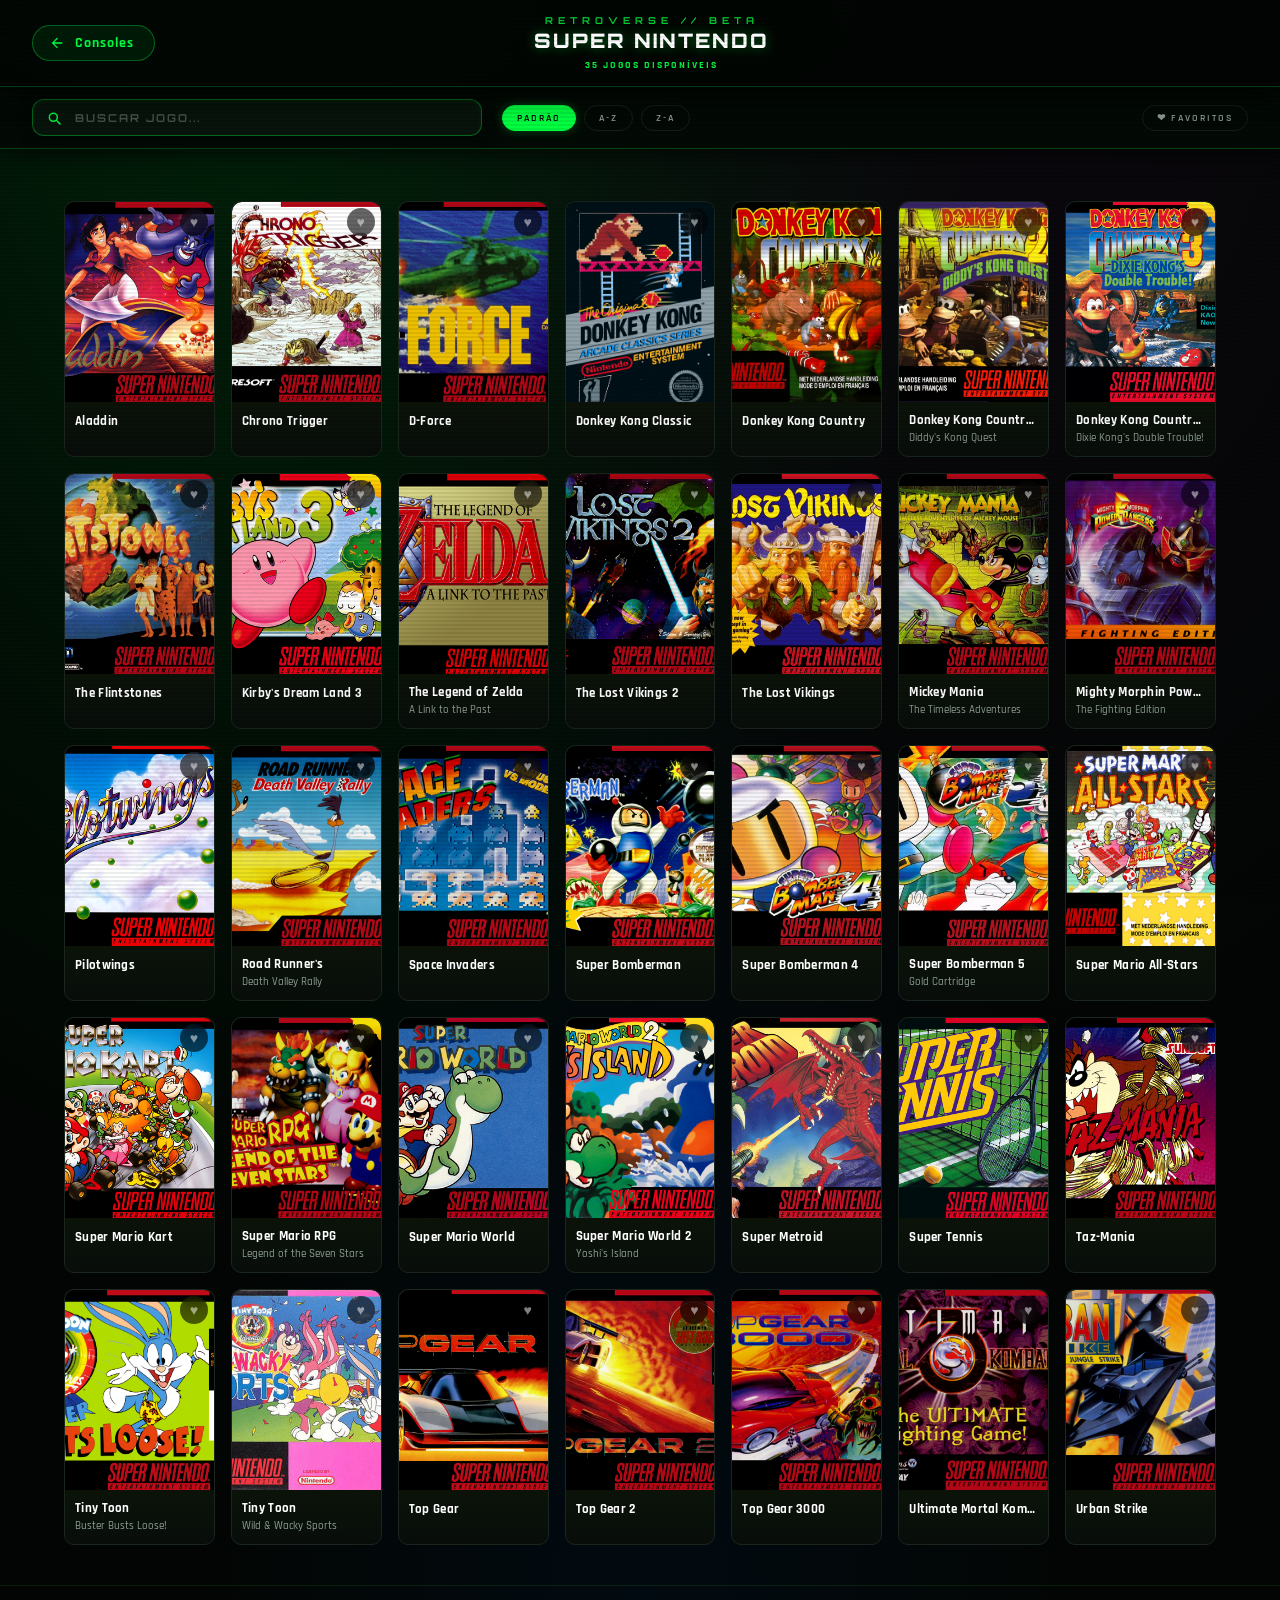
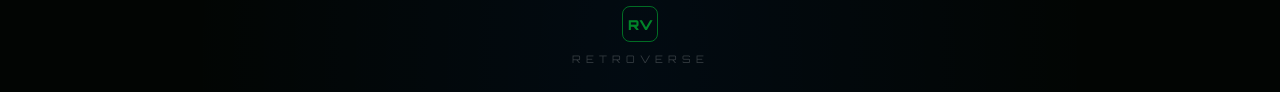
==== commit 469eb212: "Atualiza cheats, controles NES, Game Gear, NDS e modo theater" ====
--- a/games.html
+++ b/games.html
@@ -1,5 +1,6 @@
 <!DOCTYPE html>
 <html lang="pt-BR">
+
 <head>
   <meta charset="UTF-8">
   <meta name="viewport" content="width=device-width, initial-scale=1.0">
@@ -8,6 +9,7 @@
   <title>RetroVerse - Jogos</title>
   <link rel="stylesheet" href="css/style.css">
 </head>
+
 <body>
 
   <!-- EFEITO CRT SCANLINES -->
@@ -17,7 +19,7 @@
   <header class="navbar games-navbar">
     <a href="index.html" class="btn-back">Consoles</a>
     <div class="games-header-center">
-      <span class="games-header-brand">RETROVERSE</span>
+      <span class="games-header-brand">RETROVERSE // BETA</span>
       <h1 id="console-title" class="console-header-title">Jogos</h1>
       <span class="games-count-badge" id="games-count">0 JOGOS DISPONÍVEIS</span>
     </div>
@@ -51,18 +53,18 @@
     const consoleType = params.get('console') || 'snes';
 
     const config = {
-      'snes':   { title: 'Super Nintendo',    core: 'snes' },
-      'nes':    { title: 'Nintendo Classic',   core: 'nes' },
-      'gba':    { title: 'Game Boy Advance',   core: 'gba' },
-      'gbc':    { title: 'Game Boy Color',     core: 'gbc' },
-      'gb':     { title: 'Game Boy',           core: 'gb' },
-      'sega':   { title: 'Mega Drive',         core: 'segaMD' },
+      'snes': { title: 'Super Nintendo', core: 'snes' },
+      'nes': { title: 'Nintendo Classic', core: 'nes' },
+      'gba': { title: 'Game Boy Advance', core: 'gba' },
+      'gbc': { title: 'Game Boy Color', core: 'gbc' },
+      'gb': { title: 'Game Boy', core: 'gb' },
+      'sega': { title: 'Mega Drive', core: 'segaMD' },
       'arcade': { title: 'Arcade / Fliperama', core: 'fbneo' },
-      'n64':    { title: 'Nintendo 64',        core: 'n64' },
-      'psx':    { title: 'PlayStation 1',      core: 'pcsx_rearmed' },
-      'nds':    { title: 'Nintendo DS',        core: 'nds' },
-      'segacd': { title: 'Sega CD',            core: 'segaCD' },
-      'gamegear': { title: 'Game Gear',        core: 'segaGG' }
+      'n64': { title: 'Nintendo 64', core: 'n64' },
+      'psx': { title: 'PlayStation 1', core: 'pcsx_rearmed' },
+      'nds': { title: 'Nintendo DS', core: 'nds' },
+      'segacd': { title: 'Sega CD', core: 'segaCD' },
+      'gamegear': { title: 'Game Gear', core: 'segaGG' }
     };
 
     const currentConfig = config[consoleType] || config['snes'];
@@ -71,13 +73,51 @@
 
     // ─────────────────────────────────────────────────────────
     // SISTEMA DE CAPAS AUTOMÁTICO — Múltiplas fontes sem CORS
-    // Busca de capas na pasta local: covers/NOME_DO_CONSOLE/
+    // 1) Capa LOCAL  → covers/NOME_DO_CONSOLE/<arquivo>.png
+    // 2) Se não existir, busca automaticamente na base comunitária
+    //    "libretro-thumbnails" (mesma base de capas do RetroArch/
+    //    RetroPie/Lakka). Funciona direto no navegador: sem login e
+    //    sem problema de CORS (imagens via <img>).
+    // 3) Se também falhar, mostra o placeholder "RV".
     const getCover = (game) => {
       const imageName = game.file.replace(/\.[^/.]+$/, "") + ".png";
       return `covers/${consoleType}/${encodeURIComponent(imageName)}`;
     };
 
-        // BANCO DE DADOS DOS JOGOS
+    // Mapa de pastas (sistemas) do libretro-thumbnails
+    const RETRO_SYSTEM = {
+      'snes': 'Nintendo - Super Nintendo Entertainment System',
+      'nes': 'Nintendo - Nintendo Entertainment System',
+      'gba': 'Nintendo - Game Boy Advance',
+      'gbc': 'Nintendo - Game Boy Color',
+      'gb': 'Nintendo - Game Boy',
+      'n64': 'Nintendo - Nintendo 64',
+      'nds': 'Nintendo - Nintendo DS',
+      'sega': 'Sega - Mega Drive - Genesis',
+      'segacd': 'Sega - Mega-CD - Sega CD',
+      'gamegear': 'Sega - Game Gear',
+      'psx': 'Sony - PlayStation',
+      'arcade': 'FBNeo - Arcade Games'
+    };
+    const RETRO_BASE = 'https://thumbnails.libretro.com';
+
+    // Gera a lista de URLs remotas (em ordem) a tentar para um jogo.
+    // Usa o nome do arquivo da ROM por padrão (coincide com o padrão
+    // No-Intro). Para exceções (ex.: arcade), o jogo pode definir
+    // `remote` com o nome EXATO da capa na fonte.
+    const getRemoteCovers = (game) => {
+      const sys = RETRO_SYSTEM[consoleType];
+      if (!sys) return [];
+      const base = game.remote || game.file.replace(/\.[^/.]+$/, "");
+      const enc = encodeURIComponent(base);
+      // Tenta capa 3D (Named_Boxarts) e depois capa 2D (Named_Covers)
+      return [
+        `${RETRO_BASE}/${sys}/Named_Boxarts/${enc}.png`,
+        `${RETRO_BASE}/${sys}/Named_Covers/${enc}.png`
+      ];
+    };
+
+    // BANCO DE DADOS DOS JOGOS
     const catalog = {
       'snes': [
         { name: 'Aladdin', file: 'Aladdin (USA).sfc' },
@@ -98,8 +138,8 @@
         { name: "Road Runner's", subtitle: 'Death Valley Rally', file: "Road Runner's Death Valley Rally (USA).sfc" },
         { name: 'Space Invaders', file: 'Space Invaders (USA).sfc' },
         { name: 'Super Bomberman', file: 'Super Bomberman (USA).sfc' },
-        { name: 'Super Bomberman 4', file: 'Super Bomberman 4.smc' },
-        { name: 'Super Bomberman 5', subtitle: 'Gold Cartridge', file: 'Super Bomberman 5 Gold Cartridge (J) [!].smc' },
+        { name: 'Super Bomberman 4', file: 'Super Bomberman 4.smc', remote: 'Super Bomberman 4 (USA)' },
+        { name: 'Super Bomberman 5', subtitle: 'Gold Cartridge', file: 'Super Bomberman 5 Gold Cartridge (J) [!].smc', remote: 'Super Bomberman 5 (USA)' },
         { name: 'Super Mario All-Stars', file: 'Super Mario All-Stars (USA) (Wii).sfc' },
         { name: 'Super Mario Kart', file: 'Super Mario Kart (USA).sfc' },
         { name: 'Super Mario RPG', subtitle: 'Legend of the Seven Stars', file: 'Super Mario RPG - Legend of the Seven Stars (USA).sfc' },
@@ -109,7 +149,7 @@
         { name: 'Super Tennis', file: 'Super Tennis (USA).sfc' },
         { name: 'Taz-Mania', file: 'Taz-Mania (USA).sfc' },
         { name: 'Tiny Toon', subtitle: 'Buster Busts Loose!', file: 'Tiny Toon Adventures - Buster Busts Loose! (USA).sfc' },
-        { name: 'Tiny Toon', subtitle: 'Wild & Wacky Sports', file: 'Tiny Toon Adventures - Wild & Wacky Sports (Europe).sfc' },
+        { name: 'Tiny Toon', subtitle: 'Wild & Wacky Sports', file: 'Tiny Toon Adventures - Wild & Wacky Sports (Europe).sfc', remote: 'Tiny Toon Adventures - Wild _ Wacky Sports (Europe)' },
         { name: 'Top Gear', file: 'Top Gear (USA).sfc' },
         { name: 'Top Gear 2', file: 'Top Gear 2 (USA).sfc' },
         { name: 'Top Gear 3000', file: 'Top Gear 3000 (USA).sfc' },
@@ -119,14 +159,14 @@
       'sega': [
         { name: 'Aladdin', file: 'Aladdin (USA).md' },
         { name: 'Altered Beast', file: 'Altered Beast (USA, Europe).md' },
-        { name: 'Felix', subtitle: 'Detona Ralph', file: 'Felix - Detona Ralph.bin' },
+        { name: 'Felix', subtitle: 'Detona Ralph', file: 'Felix - Detona Ralph.bin', remote: 'Fix It Felix Jr. (USA)' },
         { name: 'Golden Axe II', file: 'Golden Axe II (World).md' },
-        { name: 'Great Circus Mystery', subtitle: 'Starring Mickey & Minnie', file: 'Great Circus Mystery Starring Mickey & Minnie, The (USA).md' },
+        { name: 'Great Circus Mystery', subtitle: 'Starring Mickey & Minnie', file: 'Great Circus Mystery Starring Mickey & Minnie, The (USA).md', remote: 'Great Circus Mystery Starring Mickey _ Minnie, The (USA)' },
         { name: 'Kid Chameleon', file: 'Kid Chameleon (USA, Europe).md' },
         { name: "Mickey's", subtitle: 'Ultimate Challenge', file: "Mickey's Ultimate Challenge (USA).md" },
         { name: 'Shinobi III', subtitle: 'Return of the Ninja Master', file: 'Shinobi III - Return of the Ninja Master (USA).md' },
         { name: 'Show do Milhão', file: 'Show do Milhao (Brazil).md' },
-        { name: 'Sonic & Knuckles + Sonic 2', file: 'Sonic & Knuckles + Sonic The Hedgehog 2 (World).md' },
+        { name: 'Sonic & Knuckles + Sonic 2', file: 'Sonic & Knuckles + Sonic The Hedgehog 2 (World).md', remote: 'Sonic _ Knuckles + Sonic The Hedgehog 2 (World)' },
         { name: 'Sonic Compilation', subtitle: 'Sonic Classics', file: 'Sonic Compilation ~ Sonic Classics (USA, Europe, Korea) (Rev A).md' },
         { name: 'Streets of Rage 2', file: 'Streets of Rage 2 (USA).md' },
         { name: 'Top Gear 2', file: 'Top Gear 2 (USA).md' }
@@ -136,24 +176,24 @@
         { name: 'Contra', file: 'Contra (USA).nes' },
         { name: 'Duck Hunt', file: 'Duck Hunt (World).nes' },
         { name: 'Mega Man 2', file: 'Mega Man 2 (USA).nes' },
-        { name: 'Super Mario Bros', file: 'Super Mario Bros (World).nes' },
-        { name: 'Super Mario Bros 2', subtitle: 'PT-BR', file: 'Super Mario Bros 2 (PT-BR).nes' },
-        { name: 'Super Mario Bros 3', subtitle: 'PT-BR', file: 'Super Mario Bros 3 (PT-BR).nes' },
+        { name: 'Super Mario Bros', file: 'Super Mario Bros (World).nes', remote: 'Super Mario Bros. (World)' },
+        { name: 'Super Mario Bros 2', subtitle: 'PT-BR', file: 'Super Mario Bros 2 (PT-BR).nes', remote: 'Super Mario Bros. 2 (USA) (Rev 1)' },
+        { name: 'Super Mario Bros 3', subtitle: 'PT-BR', file: 'Super Mario Bros 3 (PT-BR).nes', remote: 'Super Mario Bros. 3 (USA) (Rev 1)' },
         { name: 'Zelda II', subtitle: 'The Adventure of Link', file: 'Zelda II - The Adventure of Link (USA).nes' }
       ],
       'gbc': [
         { name: 'The Legend of Zelda', subtitle: "Link's Awakening DX", file: "Legend of Zelda, The - Link's Awakening DX (USA, Europe) (Rev 2) (SGB Enhanced) (GB Compatible).gbc" },
         { name: 'Pokémon', subtitle: 'Gold Version', file: 'Pokemon - Gold Version (USA, Europe) (SGB Enhanced) (GB Compatible).gbc' },
         { name: 'Pokémon', subtitle: 'Silver Version', file: 'Pokemon - Silver Version (USA, Europe) (SGB Enhanced) (GB Compatible).gbc' },
-        { name: 'Spider-Man', subtitle: 'PT-BR', file: 'Spider-Man (PT-BR).gbc' },
-        { name: 'Super Mario Bros. Deluxe', file: 'Super Mario Bros. Deluxe (USA, Europe) (Rev 2).gbc' },
+        { name: 'Spider-Man', subtitle: 'PT-BR', file: 'Spider-Man (PT-BR).gbc', remote: 'Spider-Man (USA, Europe)' },
+        { name: 'Super Mario Bros. Deluxe', file: 'Super Mario Bros. Deluxe (USA, Europe) (Rev 2).gbc', remote: 'Super Mario Bros. Deluxe (USA, Europe)' },
         { name: 'Tetris DX', file: 'Tetris DX (World) (SGB Enhanced) (GB Compatible).gbc' },
-        { name: 'Tom & Jerry', file: 'Tom & Jerry (USA).gbc' },
+        { name: 'Tom & Jerry', file: 'Tom & Jerry (USA).gbc', remote: 'Tom and Jerry (USA, Europe)' },
         { name: 'Wario Land 3', file: 'Wario Land 3 (World) (En,Ja).gbc' },
         { name: 'Wario Land II', file: 'Wario Land II (USA, Europe) (SGB Enhanced) (GB Compatible).gbc' }
       ],
       'gba': [
-        { name: 'Carros', subtitle: 'Disney / Pixar', file: 'Carros Disney.gba' },
+        { name: 'Carros', subtitle: 'Disney / Pixar', file: 'Carros Disney.gba', remote: 'Cars (Europe) (Es,Pt)' },
         { name: 'Castlevania', subtitle: 'Aria of Sorrow', file: 'Castlevania - Aria of Sorrow (USA).gba' },
         { name: 'Pac-Man', subtitle: 'Classic NES Series', file: 'Classic NES Series - Pac-Man (USA, Europe).gba' },
         { name: 'The Legend of Zelda', subtitle: 'The Minish Cap', file: 'Legend of Zelda, The - The Minish Cap (USA).gba' },
@@ -172,24 +212,24 @@
         { name: 'Super Smash Bros.', file: 'Super Smash Bros. (USA).z64' }
       ],
       'arcade': [
-        { name: 'Garou', subtitle: 'Mark of the Wolves', file: 'garou.zip' },
-        { name: "The King of Fighters '97", file: 'kof97.zip' },
-        { name: "The King of Fighters '98", subtitle: 'The Slugfest', file: 'kof98.zip' },
-        { name: 'The King of Fighters 2002', subtitle: 'Challenge to Ultimate Match', file: 'kof2002.zip' },
-        { name: 'Metal Slug', file: 'mslug.zip' },
-        { name: 'Marvel vs. Capcom', subtitle: 'Clash of Super Heroes', file: 'mvsc.zip' },
-        { name: 'Real Bout Fatal Fury Special', file: 'rbffspec.zip' },
-        { name: 'Samurai Shodown II', file: 'samsho2.zip' },
-        { name: 'Street Fighter Alpha 3', file: 'sfa3.zip' },
-        { name: 'Vampire Savior', subtitle: 'The Lord of Vampire', file: 'vsav.zip' }
+        { name: 'Garou', subtitle: 'Mark of the Wolves', file: 'garou.zip', remote: "Garou - Mark of the Wolves (NGH-2530)" },
+        { name: "The King of Fighters '97", file: 'kof97.zip', remote: "The King of Fighters '97 (NGH-2320)" },
+        { name: "The King of Fighters '98", subtitle: 'The Slugfest', file: 'kof98.zip', remote: "The King of Fighters '98 - The Slugfest _ King of Fighters '98 - Dream Match Never Ends (NGH-2420)" },
+        { name: 'The King of Fighters 2002', subtitle: 'Challenge to Ultimate Match', file: 'kof2002.zip', remote: 'The King of Fighters 2002 (NGM-2650)(NGH-2650)' },
+        { name: 'Metal Slug', file: 'mslug.zip', remote: 'Metal Slug - Super Vehicle-001' },
+        { name: 'Marvel vs. Capcom', subtitle: 'Clash of Super Heroes', file: 'mvsc.zip', remote: 'Marvel Vs. Capcom_ Clash of Super Heroes (Brazil 980123)' },
+        { name: 'Real Bout Fatal Fury Special', file: 'rbffspec.zip', remote: 'Real Bout Fatal Fury Special _ Real Bout Garou Densetsu Special' },
+        { name: 'Samurai Shodown II', file: 'samsho2.zip', remote: 'Samurai Shodown II _ Shin Samurai Spirits - Haohmaru Jigokuhen (NGM-063 ~ NGH-063)' },
+        { name: 'Street Fighter Alpha 3', file: 'sfa3.zip', remote: 'Street Fighter Alpha 3 (980904 USA)' },
+        { name: 'Vampire Savior', subtitle: 'The Lord of Vampire', file: 'vsav.zip', remote: 'Vampire Savior - the lord of vampire (970519 USA)' }
       ],
       'psx': [
         { name: 'Castlevania', subtitle: 'Symphony of the Night', file: 'Castlevania - Symphony of the Night (USA).chd' },
         { name: 'Crash Bandicoot 3', subtitle: 'Warped', file: 'Crash Bandicoot - Warped (USA).chd' },
         { name: 'Crash Bandicoot 2', subtitle: 'Cortex Strikes Back', file: 'Crash Bandicoot 2 - Cortex Strikes Back (USA).chd' },
-        { name: 'Crash Team Racing', subtitle: 'CTR', file: 'Crash Team Racing (USA).chd' },
+        { name: 'Crash Team Racing', subtitle: 'CTR', file: 'Crash Team Racing (USA).chd', remote: 'CTR - Crash Team Racing (USA)' },
         { name: 'Dino Crisis', file: 'Dino Crisis (USA).chd' },
-        { name: 'Gran Turismo 2', file: 'Gran Turismo 2 (USA).chd' },
+        { name: 'Gran Turismo 2', file: 'Gran Turismo 2 (USA).chd', remote: 'Gran Turismo 2 (Europe) (En,Fr,De,Es,It) (Disc 1) (Arcade Mode)' },
         { name: 'Metal Gear Solid', subtitle: 'Disc 1', file: 'Metal Gear Solid (USA) (Disc 1).chd' },
         { name: 'Metal Slug X', file: 'Metal Slug X (USA).chd' },
         { name: 'Resident Evil 3', subtitle: 'Nemesis', file: 'Resident Evil 3 - Nemesis (USA).chd' },
@@ -198,46 +238,35 @@
         { name: "Tony Hawk's", subtitle: 'Pro Skater 2', file: "Tony Hawk's Pro Skater 2 (USA).chd" }
       ],
       'nds': [
-        { name: 'New Super Mario Bros.', file: 'New Super Mario Bros. (USA).nds' },
-        { name: 'Mario Kart DS', file: 'Mario Kart DS (USA).nds' },
-        { name: 'Pokémon', subtitle: 'Diamond Version', file: 'Pokemon - Diamond Version (USA).nds' },
-        { name: 'Pokémon', subtitle: 'Pearl Version', file: 'Pokemon - Pearl Version (USA).nds' },
-        { name: 'Pokémon', subtitle: 'Platinum Version', file: 'Pokemon - Platinum Version (USA).nds' },
+        { name: 'New Super Mario Bros.', file: 'New Super Mario Bros (USA).nds', remote: 'New Super Mario Bros. (Europe) (En,Fr,De,Es,It)' },
+        { name: 'Mario Kart DS', file: 'Mario Kart DS (USA).nds', remote: 'Mario Kart DS (USA) (En,Fr,De,Es,It)' },
         { name: 'Pokémon', subtitle: 'HeartGold Version', file: 'Pokemon - HeartGold Version (USA).nds' },
-        { name: 'Pokémon', subtitle: 'SoulSilver Version', file: 'Pokemon - SoulSilver Version (USA).nds' },
-        { name: 'Pokémon', subtitle: 'Black Version', file: 'Pokemon - Black Version (USA).nds' },
-        { name: 'Pokémon', subtitle: 'White Version', file: 'Pokemon - White Version (USA).nds' },
-        { name: 'The Legend of Zelda', subtitle: 'Phantom Hourglass', file: 'Legend of Zelda, The - Phantom Hourglass (USA).nds' },
-        { name: 'The Legend of Zelda', subtitle: 'Spirit Tracks', file: 'Legend of Zelda, The - Spirit Tracks (USA).nds' },
-        { name: 'Super Mario 64 DS', file: 'Super Mario 64 DS (USA).nds' },
+        { name: 'The Legend of Zelda', subtitle: 'Phantom Hourglass', file: 'Legend of Zelda, The - Phantom Hourglass (USA).nds', remote: 'Legend of Zelda, The - Phantom Hourglass (USA) (En,Fr,Es)' },
         { name: 'Castlevania', subtitle: 'Dawn of Sorrow', file: 'Castlevania - Dawn of Sorrow (USA).nds' },
-        { name: 'Castlevania', subtitle: 'Portrait of Ruin', file: 'Castlevania - Portrait of Ruin (USA).nds' },
-        { name: 'Castlevania', subtitle: 'Order of Ecclesia', file: 'Castlevania - Order of Ecclesia (USA).nds' },
-        { name: 'Metroid Prime Hunters', file: 'Metroid Prime - Hunters (USA).nds' },
-        { name: 'Kirby', subtitle: 'Canvas Curse', file: 'Kirby - Canvas Curse (USA).nds' },
-        { name: 'Advance Wars', subtitle: 'Dual Strike', file: 'Advance Wars - Dual Strike (USA).nds' },
-        { name: 'Chrono Trigger', file: 'Chrono Trigger (USA).nds' },
-        { name: 'Fire Emblem', subtitle: 'Shadow Dragon', file: 'Fire Emblem - Shadow Dragon (USA).nds' }
+        { name: 'Grand Theft Auto', subtitle: 'Chinatown Wars', file: 'Grand Theft Auto - Chinatown Wars (USA).nds', remote: 'Grand Theft Auto - Chinatown Wars (USA) (En,Fr,De,Es,It)' },
+        { name: "Tony Hawk's", subtitle: 'American Sk8land', file: "Tony Hawk's American Sk8land (USA).nds" },
+        { name: 'Contra 4', file: 'Contra 4 (USA).nds' },
+        { name: 'Chrono Trigger', file: 'Chrono Trigger (USA).nds', remote: 'Chrono Trigger (USA) (En,Fr)' },
+        { name: 'Tetris DS', file: 'Tetris DS (USA).nds' }
       ],
       'segacd': [
         { name: 'Sonic CD', file: 'Sonic CD (USA).chd' },
         { name: 'Snatcher', file: 'Snatcher (USA).chd' },
         { name: 'Lunar', subtitle: 'The Silver Star', file: 'Lunar - The Silver Star (USA).chd' },
-        { name: 'Lunar 2', subtitle: 'Eternal Blue', file: 'Lunar 2 - Eternal Blue (USA).chd' },
+        { name: 'Lunar 2', subtitle: 'Eternal Blue', file: 'Lunar 2 - Eternal Blue (USA).chd', remote: 'Lunar - Eternal Blue (USA)' },
         { name: 'Popful Mail', file: 'Popful Mail (USA).chd' },
         { name: 'Shining Force CD', file: 'Shining Force CD (USA).chd' },
-        { name: 'Ecco the Dolphin', subtitle: 'CD', file: 'Ecco the Dolphin - CD (USA).chd' },
-        { name: 'Final Fight CD', file: 'Final Fight CD (USA).chd' },
-        { name: 'Streets of Rage', subtitle: 'Sega CD', file: 'Streets of Rage (USA) (Sega CD).chd' }
+        { name: 'Ecco the Dolphin', subtitle: 'CD', file: 'Ecco the Dolphin - CD (USA).chd', remote: 'Ecco the Dolphin (USA)' },
+        { name: 'Final Fight CD', file: 'Final Fight CD (USA).chd' }
       ],
       'gamegear': [
-        { name: 'Sonic the Hedgehog', file: 'Sonic the Hedgehog (World).gg' },
-        { name: 'Sonic the Hedgehog 2', file: 'Sonic the Hedgehog 2 (World).gg' },
-        { name: 'Shinobi', file: 'Shinobi (World).gg' },
+        { name: 'Sonic the Hedgehog', file: 'Sonic the Hedgehog (World).gg', remote: 'Sonic The Hedgehog (World) (Rev 1) (Virtual Console)' },
+        { name: 'Sonic the Hedgehog 2', file: 'Sonic the Hedgehog 2 (World).gg', remote: 'Sonic The Hedgehog 2 (World)' },
+        { name: 'Shinobi', file: 'Shinobi (World).gg', remote: 'Shinobi (World) (Rev A)' },
         { name: 'Shinobi II', subtitle: 'The Silent Fury', file: 'Shinobi II - The Silent Fury (World).gg' },
-        { name: 'Columns', file: 'Columns (World).gg' },
-        { name: 'Wonder Boy', subtitle: "The Dragon's Trap", file: "Wonder Boy - The Dragon's Trap (USA, Europe).gg" },
-        { name: 'Land of Illusion', subtitle: 'Starring Mickey Mouse', file: 'Land of Illusion Starring Mickey Mouse (World).gg' }
+        { name: 'Columns', file: 'Columns (World).gg', remote: 'Columns (USA, Europe, Brazil) (En) (Rev 2)' },
+        { name: 'Wonder Boy', subtitle: "The Dragon's Trap", file: "Wonder Boy - The Dragon's Trap (USA, Europe).gg", remote: "Wonder Boy - The Dragon's Trap (Europe)" },
+        { name: 'Land of Illusion', subtitle: 'Starring Mickey Mouse', file: 'Land of Illusion Starring Mickey Mouse (World).gg', remote: 'Land of Illusion Starring Mickey Mouse (USA, Europe, Brazil) (En)' }
       ],
     };
 
@@ -259,7 +288,7 @@
       if (idx >= 0) {
         favs.splice(idx, 1);
       } else {
-        const consoleShorts = {snes:'SNES',nes:'NES',gba:'GBA',gbc:'GBC',n64:'N64',psx:'PS1',sega:'SEGA',segacd:'MEGA CD',gamegear:'GG',nds:'NDS',arcade:'ARCADE'};
+        const consoleShorts = { snes: 'SNES', nes: 'NES', gba: 'GBA', gbc: 'GBC', n64: 'N64', psx: 'PS1', sega: 'SEGA', segacd: 'MEGA CD', gamegear: 'GG', nds: 'NDS', arcade: 'ARCADE' };
         favs.unshift({
           name: game.name,
           subtitle: game.subtitle || '',
@@ -329,39 +358,59 @@
         coverWrap.style.position = 'relative';
 
         const coverUrl = getCover(game);
+        const remoteCovers = getRemoteCovers(game);
 
         const img = document.createElement('img');
-        img.src = coverUrl;
         img.alt = game.name;
         img.className = 'game-cover-img';
         img.loading = 'lazy';
 
-        img.onload = function() {
-          coverWrap.style.setProperty('--cover-bg', `url('${coverUrl}')`);
-          coverWrap.style.setProperty('--cover-loaded', '1');
-          const style = coverWrap.querySelector('.cover-blur-bg');
-          if (!style) {
-            const bgEl = document.createElement('div');
-            bgEl.className = 'cover-blur-bg';
-            bgEl.style.backgroundImage = `url('${coverUrl}')`;
-            coverWrap.insertBefore(bgEl, img);
-          }
-        };
-
-        img.onerror = function() {
+        let currentSrc = coverUrl;
+        let remoteIndex = 0;
+
+        // Esgotou todas as fontes → mostra o placeholder "RV"
+        const showFallback = () => {
           const icon = document.createElement('div');
           icon.className = 'game-icon rv-fallback';
           icon.innerHTML = '<span class="rv-fallback-text">RV</span>';
           coverWrap.replaceWith(icon);
         };
 
+        // Tenta a próxima fonte remota (ou cai no placeholder)
+        const tryNextSource = () => {
+          if (remoteIndex < remoteCovers.length) {
+            currentSrc = remoteCovers[remoteIndex++];
+            img.src = currentSrc;
+          } else {
+            showFallback();
+          }
+        };
+
+        img.onload = function () {
+          // Capa carregada (local ou remota) → aplica o fundo com blur real
+          coverWrap.style.setProperty('--cover-bg', `url('${currentSrc}')`);
+          coverWrap.style.setProperty('--cover-loaded', '1');
+          if (!coverWrap.querySelector('.cover-blur-bg')) {
+            const bgEl = document.createElement('div');
+            bgEl.className = 'cover-blur-bg';
+            bgEl.style.backgroundImage = `url('${currentSrc}')`;
+            coverWrap.insertBefore(bgEl, img);
+          }
+        };
+
+        img.onerror = function () {
+          // Capa local falhou (ou uma remota falhou) → avança na cadeia
+          tryNextSource();
+        };
+
+        img.src = coverUrl;
         coverWrap.appendChild(img);
 
         // Botão de favorito
         const favBtn = document.createElement('button');
         favBtn.className = 'fav-btn' + (isFavorite(game.file) ? ' active' : '');
         favBtn.innerHTML = '<span class="heart">♥</span>';
-        favBtn.addEventListener('click', function(e) {
+        favBtn.addEventListener('click', function (e) {
           e.preventDefault();
           e.stopPropagation();
           toggleFavorite(game);
@@ -390,4 +439,5 @@
   </script>
 
 </body>
-</html>
+
+</html>
--- a/css/style.css
+++ b/css/style.css
@@ -9,52 +9,52 @@
   color-scheme: dark;
 
   /* Fundo e Superfícies */
-  --bg:           #030604;
-  --card:         #090e0b;
-  --surface-hover:#121c16;
+  --bg: #030604;
+  --card: #090e0b;
+  --surface-hover: #121c16;
 
   /* Neon Glow & Acentos */
-  --green-neon:   #00ff41;
-  --green-glow:   rgba(0, 255, 65, 0.4);
-  --green-soft:   rgba(0, 255, 65, 0.08);
-  --green-mid:    rgba(0, 255, 65, 0.18);
+  --green-neon: #00ff41;
+  --green-glow: rgba(0, 255, 65, 0.4);
+  --green-soft: rgba(0, 255, 65, 0.08);
+  --green-mid: rgba(0, 255, 65, 0.18);
 
   /* Bordas */
-  --border:       #1a261e;
-  --border-bright:#00ff41;
+  --border: #1a261e;
+  --border-bright: #00ff41;
 
   /* Tipografia */
-  --text:         #ffffff;
-  --text-muted:   #8e9e94;
-  --radius:       16px;
+  --text: #ffffff;
+  --text-muted: #8e9e94;
+  --radius: 16px;
 
   /* Fontes */
   --font-display: 'Orbitron', 'Segoe UI', Roboto, sans-serif;
-  --font-body:    'Rajdhani', 'Segoe UI', Roboto, Helvetica, Arial, sans-serif;
+  --font-body: 'Rajdhani', 'Segoe UI', Roboto, Helvetica, Arial, sans-serif;
 
   /* ═══ Cores Temáticas por Console ═══ */
-  --snes-color:     #7B2D8E;
-  --snes-glow:      rgba(123, 45, 142, 0.5);
-  --psx-color:      #1560BD;
-  --psx-glow:       rgba(21, 96, 189, 0.5);
-  --n64-color:      #E4000F;
-  --n64-glow:       rgba(228, 0, 15, 0.5);
-  --sega-color:     #003087;
-  --sega-glow:      rgba(0, 48, 135, 0.5);
-  --gba-color:      #6B2FA0;
-  --gba-glow:       rgba(107, 47, 160, 0.5);
-  --gbc-color:      #00A651;
-  --gbc-glow:       rgba(0, 166, 81, 0.5);
-  --nes-color:      #E4002B;
-  --nes-glow:       rgba(228, 0, 43, 0.5);
-  --arcade-color:   #00FF41;
-  --arcade-glow:    rgba(0, 255, 65, 0.5);
-  --nds-color:      #00BFFF;
-  --nds-glow:       rgba(0, 191, 255, 0.5);
-  --segacd-color:   #1A1AFF;
-  --segacd-glow:    rgba(26, 26, 255, 0.5);
+  --snes-color: #7B2D8E;
+  --snes-glow: rgba(123, 45, 142, 0.5);
+  --psx-color: #1560BD;
+  --psx-glow: rgba(21, 96, 189, 0.5);
+  --n64-color: #E4000F;
+  --n64-glow: rgba(228, 0, 15, 0.5);
+  --sega-color: #003087;
+  --sega-glow: rgba(0, 48, 135, 0.5);
+  --gba-color: #6B2FA0;
+  --gba-glow: rgba(107, 47, 160, 0.5);
+  --gbc-color: #00A651;
+  --gbc-glow: rgba(0, 166, 81, 0.5);
+  --nes-color: #E4002B;
+  --nes-glow: rgba(228, 0, 43, 0.5);
+  --arcade-color: #00FF41;
+  --arcade-glow: rgba(0, 255, 65, 0.5);
+  --nds-color: #00BFFF;
+  --nds-glow: rgba(0, 191, 255, 0.5);
+  --segacd-color: #1A1AFF;
+  --segacd-glow: rgba(26, 26, 255, 0.5);
   --gamegear-color: #CC0000;
-  --gamegear-glow:  rgba(204, 0, 0, 0.5);
+  --gamegear-glow: rgba(204, 0, 0, 0.5);
 }
 
 * {
@@ -65,9 +65,9 @@
 
 body {
   background:
-    radial-gradient(ellipse at 20% 0%, rgba(0,255,65,0.12) 0%, transparent 50%),
-    radial-gradient(ellipse at 80% 0%, rgba(123,45,142,0.08) 0%, transparent 50%),
-    radial-gradient(ellipse at 50% 100%, rgba(0,100,255,0.06) 0%, transparent 50%),
+    radial-gradient(ellipse at 20% 0%, rgba(0, 255, 65, 0.12) 0%, transparent 50%),
+    radial-gradient(ellipse at 80% 0%, rgba(123, 45, 142, 0.08) 0%, transparent 50%),
+    radial-gradient(ellipse at 50% 100%, rgba(0, 100, 255, 0.06) 0%, transparent 50%),
     #020503;
   color: var(--text);
   min-height: 100vh;
@@ -83,21 +83,32 @@
   inset: 0;
   z-index: 9998;
   pointer-events: none;
-  background-image: repeating-linear-gradient(
-    0deg,
-    transparent,
-    transparent 2px,
-    rgba(0, 0, 0, 0.07) 2px,
-    rgba(0, 0, 0, 0.07) 4px
-  );
+  background-image: repeating-linear-gradient(0deg,
+      transparent,
+      transparent 2px,
+      rgba(0, 0, 0, 0.07) 2px,
+      rgba(0, 0, 0, 0.07) 4px);
   animation: crtFlicker 8s linear infinite;
 }
 
 @keyframes crtFlicker {
-  0%,100% { opacity: 1; }
-  92%      { opacity: 1; }
-  93%      { opacity: 0.97; }
-  94%      { opacity: 1; }
+
+  0%,
+  100% {
+    opacity: 1;
+  }
+
+  92% {
+    opacity: 1;
+  }
+
+  93% {
+    opacity: 0.97;
+  }
+
+  94% {
+    opacity: 1;
+  }
 }
 
 /* ==========================================
@@ -112,7 +123,7 @@
   -webkit-backdrop-filter: blur(20px);
   border-bottom: 1px solid rgba(0, 255, 65, 0.2);
   padding: 14px 32px;
-  box-shadow: 0 4px 30px rgba(0, 0, 0, 0.8), 0 0 1px rgba(0,255,65,0.15);
+  box-shadow: 0 4px 30px rgba(0, 0, 0, 0.8), 0 0 1px rgba(0, 255, 65, 0.15);
 }
 
 /* --- NAVBAR INDEX (centralizada, com branding) --- */
@@ -143,7 +154,7 @@
   font-weight: 900;
   color: var(--green-neon);
   letter-spacing: 1px;
-  box-shadow: 0 0 14px var(--green-glow), inset 0 0 10px rgba(0,255,65,0.06);
+  box-shadow: 0 0 14px var(--green-glow), inset 0 0 10px rgba(0, 255, 65, 0.06);
   transition: all 0.3s ease;
   flex-shrink: 0;
   animation: logoPulseNav 3s ease-in-out infinite;
@@ -156,35 +167,41 @@
   content: '';
   position: absolute;
   inset: 0;
-  background: repeating-linear-gradient(
-    0deg,
-    transparent,
-    transparent 2px,
-    rgba(0,0,0,0.15) 2px,
-    rgba(0,0,0,0.15) 4px
-  );
+  background: repeating-linear-gradient(0deg,
+      transparent,
+      transparent 2px,
+      rgba(0, 0, 0, 0.15) 2px,
+      rgba(0, 0, 0, 0.15) 4px);
   pointer-events: none;
   animation: logoScanline 4s linear infinite;
 }
 
 @keyframes logoPulseNav {
-  0%, 100% {
-    box-shadow: 0 0 14px var(--green-glow), inset 0 0 10px rgba(0,255,65,0.06);
+
+  0%,
+  100% {
+    box-shadow: 0 0 14px var(--green-glow), inset 0 0 10px rgba(0, 255, 65, 0.06);
     text-shadow: 0 0 8px var(--green-neon);
   }
+
   50% {
-    box-shadow: 0 0 28px var(--green-glow), 0 0 50px rgba(0,255,65,0.15), inset 0 0 18px rgba(0,255,65,0.12);
+    box-shadow: 0 0 28px var(--green-glow), 0 0 50px rgba(0, 255, 65, 0.15), inset 0 0 18px rgba(0, 255, 65, 0.12);
     text-shadow: 0 0 16px var(--green-neon);
   }
 }
 
 @keyframes logoScanline {
-  0% { transform: translateY(0); }
-  100% { transform: translateY(4px); }
+  0% {
+    transform: translateY(0);
+  }
+
+  100% {
+    transform: translateY(4px);
+  }
 }
 
 .brand:hover .brand-logo {
-  box-shadow: 0 0 35px var(--green-neon), 0 0 60px rgba(0,255,65,0.2), inset 0 0 22px rgba(0,255,65,0.18);
+  box-shadow: 0 0 35px var(--green-neon), 0 0 60px rgba(0, 255, 65, 0.2), inset 0 0 22px rgba(0, 255, 65, 0.18);
   animation: none;
 }
 
@@ -201,7 +218,7 @@
   letter-spacing: 6px;
   color: var(--text);
   text-transform: uppercase;
-  text-shadow: 0 0 14px var(--green-glow), 0 0 28px rgba(0,255,65,0.18);
+  text-shadow: 0 0 14px var(--green-glow), 0 0 28px rgba(0, 255, 65, 0.18);
   transition: all 0.3s ease;
 }
 
@@ -354,8 +371,10 @@
   background: #070c09;
   border: 1px solid var(--border);
   color: var(--text);
-  padding: 9px 18px 9px 36px; /* espaço para o ícone à esquerda */
-  border-radius: 6px;         /* retangular com leve arredondamento — mais cyberpunk */
+  padding: 9px 18px 9px 36px;
+  /* espaço para o ícone à esquerda */
+  border-radius: 6px;
+  /* retangular com leve arredondamento — mais cyberpunk */
   outline: none;
   font-family: var(--font-display);
   font-size: 0.72rem;
@@ -379,8 +398,8 @@
 .search-box input:focus {
   border-color: var(--green-neon);
   box-shadow:
-    0 0 0 2px rgba(0,255,65,0.12),
-    0 0 16px rgba(0,255,65,0.2);
+    0 0 0 2px rgba(0, 255, 65, 0.12),
+    0 0 16px rgba(0, 255, 65, 0.2);
   background: #070d09;
   color: var(--green-neon);
 }
@@ -402,17 +421,25 @@
   position: absolute;
   inset: -50%;
   background:
-    radial-gradient(circle at 20% 50%, rgba(123,45,142,0.15) 0%, transparent 40%),
-    radial-gradient(circle at 80% 50%, rgba(0,100,255,0.12) 0%, transparent 40%),
-    radial-gradient(circle at 50% 80%, rgba(0,255,65,0.1) 0%, transparent 40%);
+    radial-gradient(circle at 20% 50%, rgba(123, 45, 142, 0.15) 0%, transparent 40%),
+    radial-gradient(circle at 80% 50%, rgba(0, 100, 255, 0.12) 0%, transparent 40%),
+    radial-gradient(circle at 50% 80%, rgba(0, 255, 65, 0.1) 0%, transparent 40%);
   animation: heroGradientShift 12s ease-in-out infinite alternate;
   z-index: 0;
 }
 
 @keyframes heroGradientShift {
-  0%   { transform: translate(0, 0) scale(1); }
-  50%  { transform: translate(-3%, 2%) scale(1.05); }
-  100% { transform: translate(3%, -2%) scale(1.02); }
+  0% {
+    transform: translate(0, 0) scale(1);
+  }
+
+  50% {
+    transform: translate(-3%, 2%) scale(1.05);
+  }
+
+  100% {
+    transform: translate(3%, -2%) scale(1.02);
+  }
 }
 
 /* Grid de linhas sutis (efeito holográfico) */
@@ -421,8 +448,8 @@
   position: absolute;
   inset: 0;
   background-image:
-    linear-gradient(rgba(0,255,65,0.03) 1px, transparent 1px),
-    linear-gradient(90deg, rgba(0,255,65,0.03) 1px, transparent 1px);
+    linear-gradient(rgba(0, 255, 65, 0.03) 1px, transparent 1px),
+    linear-gradient(90deg, rgba(0, 255, 65, 0.03) 1px, transparent 1px);
   background-size: 60px 60px;
   animation: gridScroll 20s linear infinite;
   z-index: 0;
@@ -430,8 +457,13 @@
 }
 
 @keyframes gridScroll {
-  0%   { transform: translateY(0); }
-  100% { transform: translateY(60px); }
+  0% {
+    transform: translateY(0);
+  }
+
+  100% {
+    transform: translateY(60px);
+  }
 }
 
 /* Partículas decorativas (melhoradas) */
@@ -453,28 +485,164 @@
   opacity: 0;
 }
 
-.hero-particles span:nth-child(1)  { left: 10%; top: 20%; animation-delay: 0s;    animation-duration: 7s;  background: #00ff41; box-shadow: 0 0 8px #00ff41; }
-.hero-particles span:nth-child(2)  { left: 25%; top: 60%; animation-delay: 1s;    animation-duration: 9s;  background: #7B2D8E; box-shadow: 0 0 8px #7B2D8E; }
-.hero-particles span:nth-child(3)  { left: 45%; top: 35%; animation-delay: 2s;    animation-duration: 6s;  background: #1560BD; box-shadow: 0 0 8px #1560BD; }
-.hero-particles span:nth-child(4)  { left: 70%; top: 75%; animation-delay: 0.5s;  animation-duration: 8s;  background: #00ff41; box-shadow: 0 0 8px #00ff41; }
-.hero-particles span:nth-child(5)  { left: 85%; top: 15%; animation-delay: 3s;    animation-duration: 7.5s; background: #E4000F; box-shadow: 0 0 8px #E4000F; }
-.hero-particles span:nth-child(6)  { left: 55%; top: 85%; animation-delay: 1.5s;  animation-duration: 10s; background: #7B2D8E; box-shadow: 0 0 8px #7B2D8E; }
-.hero-particles span:nth-child(7)  { left: 5%;  top: 50%; animation-delay: 4s;    animation-duration: 6.5s; background: #00BFFF; box-shadow: 0 0 8px #00BFFF; }
-.hero-particles span:nth-child(8)  { left: 90%; top: 40%; animation-delay: 2.5s;  animation-duration: 9.5s; background: #00ff41; box-shadow: 0 0 8px #00ff41; }
-.hero-particles span:nth-child(9)  { left: 38%; top: 10%; animation-delay: 0.8s;  animation-duration: 8.5s; background: #1560BD; box-shadow: 0 0 8px #1560BD; }
-.hero-particles span:nth-child(10) { left: 78%; top: 55%; animation-delay: 3.5s;  animation-duration: 7s;  background: #E4000F; box-shadow: 0 0 8px #E4000F; }
-.hero-particles span:nth-child(11) { left: 15%; top: 75%; animation-delay: 1.2s;  animation-duration: 11s; background: #00A651; box-shadow: 0 0 8px #00A651; }
-.hero-particles span:nth-child(12) { left: 62%; top: 20%; animation-delay: 0.3s;  animation-duration: 9s;  background: #FFD700; box-shadow: 0 0 8px #FFD700; }
-.hero-particles span:nth-child(13) { left: 33%; top: 90%; animation-delay: 2.8s;  animation-duration: 7.5s; background: #7B2D8E; box-shadow: 0 0 8px #7B2D8E; }
-.hero-particles span:nth-child(14) { left: 88%; top: 65%; animation-delay: 4.2s;  animation-duration: 8s;  background: #00BFFF; box-shadow: 0 0 8px #00BFFF; }
-.hero-particles span:nth-child(15) { left: 50%; top: 45%; animation-delay: 1.8s;  animation-duration: 10s; background: #00ff41; box-shadow: 0 0 10px #00ff41; }
+.hero-particles span:nth-child(1) {
+  left: 10%;
+  top: 20%;
+  animation-delay: 0s;
+  animation-duration: 7s;
+  background: #00ff41;
+  box-shadow: 0 0 8px #00ff41;
+}
+
+.hero-particles span:nth-child(2) {
+  left: 25%;
+  top: 60%;
+  animation-delay: 1s;
+  animation-duration: 9s;
+  background: #7B2D8E;
+  box-shadow: 0 0 8px #7B2D8E;
+}
+
+.hero-particles span:nth-child(3) {
+  left: 45%;
+  top: 35%;
+  animation-delay: 2s;
+  animation-duration: 6s;
+  background: #1560BD;
+  box-shadow: 0 0 8px #1560BD;
+}
+
+.hero-particles span:nth-child(4) {
+  left: 70%;
+  top: 75%;
+  animation-delay: 0.5s;
+  animation-duration: 8s;
+  background: #00ff41;
+  box-shadow: 0 0 8px #00ff41;
+}
+
+.hero-particles span:nth-child(5) {
+  left: 85%;
+  top: 15%;
+  animation-delay: 3s;
+  animation-duration: 7.5s;
+  background: #E4000F;
+  box-shadow: 0 0 8px #E4000F;
+}
+
+.hero-particles span:nth-child(6) {
+  left: 55%;
+  top: 85%;
+  animation-delay: 1.5s;
+  animation-duration: 10s;
+  background: #7B2D8E;
+  box-shadow: 0 0 8px #7B2D8E;
+}
+
+.hero-particles span:nth-child(7) {
+  left: 5%;
+  top: 50%;
+  animation-delay: 4s;
+  animation-duration: 6.5s;
+  background: #00BFFF;
+  box-shadow: 0 0 8px #00BFFF;
+}
+
+.hero-particles span:nth-child(8) {
+  left: 90%;
+  top: 40%;
+  animation-delay: 2.5s;
+  animation-duration: 9.5s;
+  background: #00ff41;
+  box-shadow: 0 0 8px #00ff41;
+}
+
+.hero-particles span:nth-child(9) {
+  left: 38%;
+  top: 10%;
+  animation-delay: 0.8s;
+  animation-duration: 8.5s;
+  background: #1560BD;
+  box-shadow: 0 0 8px #1560BD;
+}
+
+.hero-particles span:nth-child(10) {
+  left: 78%;
+  top: 55%;
+  animation-delay: 3.5s;
+  animation-duration: 7s;
+  background: #E4000F;
+  box-shadow: 0 0 8px #E4000F;
+}
+
+.hero-particles span:nth-child(11) {
+  left: 15%;
+  top: 75%;
+  animation-delay: 1.2s;
+  animation-duration: 11s;
+  background: #00A651;
+  box-shadow: 0 0 8px #00A651;
+}
+
+.hero-particles span:nth-child(12) {
+  left: 62%;
+  top: 20%;
+  animation-delay: 0.3s;
+  animation-duration: 9s;
+  background: #FFD700;
+  box-shadow: 0 0 8px #FFD700;
+}
+
+.hero-particles span:nth-child(13) {
+  left: 33%;
+  top: 90%;
+  animation-delay: 2.8s;
+  animation-duration: 7.5s;
+  background: #7B2D8E;
+  box-shadow: 0 0 8px #7B2D8E;
+}
+
+.hero-particles span:nth-child(14) {
+  left: 88%;
+  top: 65%;
+  animation-delay: 4.2s;
+  animation-duration: 8s;
+  background: #00BFFF;
+  box-shadow: 0 0 8px #00BFFF;
+}
+
+.hero-particles span:nth-child(15) {
+  left: 50%;
+  top: 45%;
+  animation-delay: 1.8s;
+  animation-duration: 10s;
+  background: #00ff41;
+  box-shadow: 0 0 10px #00ff41;
+}
 
 @keyframes floatParticle {
-  0%   { transform: translateY(0) translateX(0) scale(0.5); opacity: 0; }
-  15%  { opacity: 0.8; }
-  50%  { transform: translateY(-40px) translateX(15px) scale(1); opacity: 1; }
-  85%  { opacity: 0.6; }
-  100% { transform: translateY(-100px) translateX(-10px) scale(0.3); opacity: 0; }
+  0% {
+    transform: translateY(0) translateX(0) scale(0.5);
+    opacity: 0;
+  }
+
+  15% {
+    opacity: 0.8;
+  }
+
+  50% {
+    transform: translateY(-40px) translateX(15px) scale(1);
+    opacity: 1;
+  }
+
+  85% {
+    opacity: 0.6;
+  }
+
+  100% {
+    transform: translateY(-100px) translateX(-10px) scale(0.3);
+    opacity: 0;
+  }
 }
 
 .hero-content {
@@ -486,8 +654,15 @@
 }
 
 @keyframes heroFadeIn {
-  0%   { opacity: 0; transform: translateY(30px); }
-  100% { opacity: 1; transform: translateY(0); }
+  0% {
+    opacity: 0;
+    transform: translateY(30px);
+  }
+
+  100% {
+    opacity: 1;
+    transform: translateY(0);
+  }
 }
 
 .hero-badge {
@@ -498,11 +673,11 @@
   letter-spacing: 5px;
   color: var(--green-neon);
   text-transform: uppercase;
-  border: 1px solid rgba(0,255,65,0.25);
+  border: 1px solid rgba(0, 255, 65, 0.25);
   padding: 6px 22px;
   border-radius: 30px;
   margin-bottom: 32px;
-  background: rgba(0,255,65,0.04);
+  background: rgba(0, 255, 65, 0.04);
   backdrop-filter: blur(10px);
   -webkit-backdrop-filter: blur(10px);
   animation: heroFadeIn 1s ease-out 0.2s both;
@@ -520,17 +695,14 @@
 }
 
 .hero-title-glow {
+  position: relative;
+  display: inline-block;
   color: var(--green-neon);
   text-shadow:
-    0 0 20px rgba(0,255,65,0.8),
-    0 0 50px rgba(0,255,65,0.4),
-    0 0 100px rgba(0,255,65,0.15);
+    0 0 20px rgba(0, 255, 65, 0.8),
+    0 0 50px rgba(0, 255, 65, 0.4),
+    0 0 100px rgba(0, 255, 65, 0.15);
   animation: titleGlow 3s ease-in-out infinite alternate;
-}
-
-@keyframes titleGlow {
-  0%   { text-shadow: 0 0 20px rgba(0,255,65,0.8), 0 0 50px rgba(0,255,65,0.4), 0 0 100px rgba(0,255,65,0.15); }
-  100% { text-shadow: 0 0 30px rgba(0,255,65,1), 0 0 70px rgba(0,255,65,0.5), 0 0 120px rgba(0,255,65,0.25); }
 }
 
 .hero-desc {
@@ -545,10 +717,10 @@
 }
 
 .hero-line {
-  width: 80px;
+  width: 280px;
   height: 2px;
-  background: linear-gradient(90deg, transparent, var(--green-neon), rgba(123,45,142,0.8), transparent);
-  margin: 0 auto 36px;
+  background: linear-gradient(90deg, transparent, var(--green-neon), transparent);
+  margin: 0 auto 10px;
   box-shadow: 0 0 16px var(--green-neon);
   animation: heroFadeIn 1s ease-out 0.8s both;
 }
@@ -629,7 +801,7 @@
   font-size: 0.68rem;
   font-weight: 600;
   letter-spacing: 4px;
-  color: rgba(0,255,65,0.45);
+  color: rgba(0, 255, 65, 0.45);
   text-transform: uppercase;
 }
 
@@ -662,7 +834,7 @@
 .category-line {
   flex: 1;
   height: 1px;
-  background: linear-gradient(90deg, rgba(0,255,65,0.3), transparent);
+  background: linear-gradient(90deg, rgba(0, 255, 65, 0.3), transparent);
 }
 
 .category-badge {
@@ -671,8 +843,8 @@
   font-weight: 600;
   letter-spacing: 2px;
   color: var(--text-muted);
-  background: rgba(0,255,65,0.06);
-  border: 1px solid rgba(0,255,65,0.15);
+  background: rgba(0, 255, 65, 0.06);
+  border: 1px solid rgba(0, 255, 65, 0.15);
   padding: 3px 12px;
   border-radius: 20px;
   white-space: nowrap;
@@ -691,7 +863,8 @@
 }
 
 /* ═══ Glassmorphism Cards ═══ */
-.console-card, .card {
+.console-card,
+.card {
   background: rgba(8, 14, 10, 0.6);
   backdrop-filter: blur(16px) saturate(1.2);
   -webkit-backdrop-filter: blur(16px) saturate(1.2);
@@ -714,7 +887,8 @@
 /* Linha neon no topo (temática por console) */
 .card-glow-top {
   position: absolute;
-  top: 0; left: 0;
+  top: 0;
+  left: 0;
   width: 100%;
   height: 3px;
   background: linear-gradient(90deg, transparent, var(--console-color, var(--green-neon)), transparent);
@@ -726,7 +900,7 @@
   content: '';
   position: absolute;
   inset: 0;
-  background: radial-gradient(ellipse at 50% -20%, var(--console-glow, rgba(0,255,65,0.06)) 0%, transparent 70%);
+  background: radial-gradient(ellipse at 50% -20%, var(--console-glow, rgba(0, 255, 65, 0.06)) 0%, transparent 70%);
   opacity: 0;
   transition: opacity 0.4s ease;
   pointer-events: none;
@@ -738,7 +912,7 @@
   position: absolute;
   inset: 0;
   border-radius: var(--radius);
-  background: linear-gradient(180deg, rgba(255,255,255,0.02) 0%, transparent 50%);
+  background: linear-gradient(180deg, rgba(255, 255, 255, 0.02) 0%, transparent 50%);
   pointer-events: none;
   z-index: 0;
 }
@@ -749,9 +923,9 @@
   background: rgba(12, 20, 15, 0.8);
   box-shadow:
     0 24px 60px rgba(0, 0, 0, 0.8),
-    0 0 40px var(--console-glow, rgba(0,255,65,0.2)),
-    0 0 80px var(--console-glow, rgba(0,255,65,0.06)),
-    inset 0 1px 0 rgba(255,255,255,0.08);
+    0 0 40px var(--console-glow, rgba(0, 255, 65, 0.2)),
+    0 0 80px var(--console-glow, rgba(0, 255, 65, 0.06)),
+    inset 0 1px 0 rgba(255, 255, 255, 0.08);
 }
 
 .console-card:hover .card-glow-top {
@@ -778,8 +952,7 @@
 .console-card:hover .console-img {
   transform: scale(1.18) translateY(-4px);
   filter:
-    drop-shadow(0px 16px 35px var(--console-glow, rgba(0,255,65,0.5)))
-    brightness(1.1);
+    drop-shadow(0px 16px 35px var(--console-glow, rgba(0, 255, 65, 0.5))) brightness(1.1);
 }
 
 .console-info {
@@ -808,7 +981,7 @@
   display: inline-block;
   color: var(--console-color, var(--green-neon));
   background: rgba(255, 255, 255, 0.04);
-  border: 1px solid var(--console-color, rgba(0,255,65,0.25));
+  border: 1px solid var(--console-color, rgba(0, 255, 65, 0.25));
   padding: 4px 16px;
   border-radius: 20px;
   font-family: var(--font-display);
@@ -827,17 +1000,60 @@
 }
 
 /* ═══ Cores Temáticas por Console ═══ */
-.console-card.snes     { --console-color: var(--snes-color);   --console-glow: var(--snes-glow); }
-.console-card.psx      { --console-color: var(--psx-color);    --console-glow: var(--psx-glow); }
-.console-card.n64      { --console-color: var(--n64-color);    --console-glow: var(--n64-glow); }
-.console-card.sega     { --console-color: var(--sega-color);   --console-glow: var(--sega-glow); }
-.console-card.gba      { --console-color: var(--gba-color);    --console-glow: var(--gba-glow); }
-.console-card.gbc      { --console-color: var(--gbc-color);    --console-glow: var(--gbc-glow); }
-.console-card.nes      { --console-color: var(--nes-color);    --console-glow: var(--nes-glow); }
-.console-card.arcade   { --console-color: var(--arcade-color); --console-glow: var(--arcade-glow); }
-.console-card.nds      { --console-color: var(--nds-color);    --console-glow: var(--nds-glow); }
-.console-card.segacd   { --console-color: var(--segacd-color); --console-glow: var(--segacd-glow); }
-.console-card.gamegear { --console-color: var(--gamegear-color); --console-glow: var(--gamegear-glow); }
+.console-card.snes {
+  --console-color: var(--snes-color);
+  --console-glow: var(--snes-glow);
+}
+
+.console-card.psx {
+  --console-color: var(--psx-color);
+  --console-glow: var(--psx-glow);
+}
+
+.console-card.n64 {
+  --console-color: var(--n64-color);
+  --console-glow: var(--n64-glow);
+}
+
+.console-card.sega {
+  --console-color: var(--sega-color);
+  --console-glow: var(--sega-glow);
+}
+
+.console-card.gba {
+  --console-color: var(--gba-color);
+  --console-glow: var(--gba-glow);
+}
+
+.console-card.gbc {
+  --console-color: var(--gbc-color);
+  --console-glow: var(--gbc-glow);
+}
+
+.console-card.nes {
+  --console-color: var(--nes-color);
+  --console-glow: var(--nes-glow);
+}
+
+.console-card.arcade {
+  --console-color: var(--arcade-color);
+  --console-glow: var(--arcade-glow);
+}
+
+.console-card.nds {
+  --console-color: var(--nds-color);
+  --console-glow: var(--nds-glow);
+}
+
+.console-card.segacd {
+  --console-color: var(--segacd-color);
+  --console-glow: var(--segacd-glow);
+}
+
+.console-card.gamegear {
+  --console-color: var(--gamegear-color);
+  --console-glow: var(--gamegear-glow);
+}
 
 /* ==========================================
    GRID E CARDS - GAMES (NOVO — GRADE DE CAPAS)
@@ -866,8 +1082,8 @@
   padding: 0;
   gap: 0;
   transition: transform 0.25s cubic-bezier(0.175, 0.885, 0.32, 1.275),
-              border-color 0.25s ease,
-              box-shadow 0.25s ease;
+    border-color 0.25s ease,
+    box-shadow 0.25s ease;
   cursor: pointer;
 }
 
@@ -875,16 +1091,17 @@
   transform: translateY(-6px) scale(1.03);
   border-color: var(--green-neon);
   box-shadow:
-    0 16px 40px rgba(0,0,0,0.9),
-    0 0 20px rgba(0,255,65,0.25),
-    0 0 60px rgba(0,255,65,0.08);
+    0 16px 40px rgba(0, 0, 0, 0.9),
+    0 0 20px rgba(0, 255, 65, 0.25),
+    0 0 60px rgba(0, 255, 65, 0.08);
 }
 
 /* ── Wrapper da imagem — altura fixa, todas iguais ── */
 .game-cover-wrap {
   position: relative;
   width: 100%;
-  height: 200px;          /* altura fixa — mesma para todas as capas */
+  height: 200px;
+  /* altura fixa — mesma para todas as capas */
   overflow: hidden;
   background: #0a100d;
   border-radius: 10px 10px 0 0;
@@ -894,8 +1111,10 @@
 .game-cover-img {
   width: 100%;
   height: 100%;
-  object-fit: cover;        /* preenche sem distorcer */
-  object-position: center top; /* alinha ao topo — mostra a parte importante */
+  object-fit: cover;
+  /* preenche sem distorcer */
+  object-position: center top;
+  /* alinha ao topo — mostra a parte importante */
   display: block;
   transition: transform 0.4s ease, filter 0.4s ease;
   border-radius: 0;
@@ -915,12 +1134,10 @@
   content: 'JOGAR ▶';
   position: absolute;
   inset: 0;
-  background: linear-gradient(
-    to top,
-    rgba(0,255,65,0.92) 0%,
-    rgba(0,30,10,0.75) 50%,
-    transparent 100%
-  );
+  background: linear-gradient(to top,
+      rgba(0, 255, 65, 0.92) 0%,
+      rgba(0, 30, 10, 0.75) 50%,
+      transparent 100%);
   display: flex;
   align-items: flex-end;
   justify-content: center;
@@ -943,7 +1160,8 @@
 .game-card::before {
   content: '';
   position: absolute;
-  top: 0; left: 0;
+  top: 0;
+  left: 0;
   width: 100%;
   height: 2px;
   background: linear-gradient(90deg, transparent, var(--green-neon), transparent);
@@ -959,7 +1177,8 @@
 /* ── Fallback RV quando não há capa ── */
 .game-icon {
   width: 100%;
-  height: 200px;           /* mesma altura fixa dos covers */
+  height: 200px;
+  /* mesma altura fixa dos covers */
   display: flex;
   align-items: center;
   justify-content: center;
@@ -974,7 +1193,7 @@
   background: linear-gradient(145deg, #0a1a0d, #050c07);
   border: none;
   border-radius: 10px 10px 0 0;
-  box-shadow: inset 0 0 30px rgba(0,255,65,0.06);
+  box-shadow: inset 0 0 30px rgba(0, 255, 65, 0.06);
 }
 
 .rv-fallback-text {
@@ -994,11 +1213,13 @@
 /* ── Info (nome + subtítulo) — altura fixa para alinhar todos ── */
 .game-info {
   flex: 0 0 auto;
-  height: 54px;             /* altura fixa: espaço para nome + subtítulo */
+  height: 54px;
+  /* altura fixa: espaço para nome + subtítulo */
   padding: 8px 10px;
   display: flex;
   flex-direction: column;
-  justify-content: center;  /* centraliza verticalmente */
+  justify-content: center;
+  /* centraliza verticalmente */
   gap: 2px;
   background: linear-gradient(180deg, #0b1309 0%, #080d0a 100%);
   border-radius: 0 0 10px 10px;
@@ -1036,11 +1257,14 @@
   white-space: nowrap;
   overflow: hidden;
   text-overflow: ellipsis;
-  min-height: 1em;  /* reserva espaço mesmo sem conteúdo */
+  min-height: 1em;
+  /* reserva espaço mesmo sem conteúdo */
 }
 
 /* ── Botão JOGAR — removido do HTML, substituído pelo overlay ── */
-.play-btn { display: none; }
+.play-btn {
+  display: none;
+}
 
 /* ==========================================
    SEÇÃO CONTINUE JOGANDO / FAVORITOS
@@ -1055,7 +1279,7 @@
   display: flex;
   align-items: center;
   justify-content: space-between;
-  margin-bottom: 16px;
+  margin-bottom: 6px;
   padding: 0 4px;
 }
 
@@ -1084,7 +1308,7 @@
   color: var(--text-muted);
   text-transform: uppercase;
   background: none;
-  border: 1px solid rgba(255,255,255,0.1);
+  border: 1px solid rgba(255, 255, 255, 0.1);
   padding: 4px 12px;
   border-radius: 20px;
   cursor: pointer;
@@ -1093,8 +1317,8 @@
 
 .user-section-clear:hover {
   color: #ff4444;
-  border-color: rgba(255,68,68,0.3);
-  background: rgba(255,68,68,0.05);
+  border-color: rgba(255, 68, 68, 0.3);
+  background: rgba(255, 68, 68, 0.05);
 }
 
 /* Grid horizontal scrollável para continue/favoritos */
@@ -1108,7 +1332,9 @@
   scrollbar-width: none;
 }
 
-.user-games-row::-webkit-scrollbar { display: none; }
+.user-games-row::-webkit-scrollbar {
+  display: none;
+}
 
 .user-game-card {
   flex: 0 0 160px;
@@ -1117,8 +1343,8 @@
   position: relative;
   border-radius: 10px;
   overflow: hidden;
-  background: rgba(8,14,10,0.6);
-  border: 1px solid rgba(255,255,255,0.06);
+  background: rgba(8, 14, 10, 0.6);
+  border: 1px solid rgba(255, 255, 255, 0.06);
   backdrop-filter: blur(10px);
   -webkit-backdrop-filter: blur(10px);
   transition: transform 0.25s ease, border-color 0.25s ease, box-shadow 0.25s ease;
@@ -1126,9 +1352,9 @@
 }
 
 .user-game-card:hover {
-  transform: translateY(-4px) scale(1.03);
+  transform: translateY(-4px) scale(1.00);
   border-color: var(--green-neon);
-  box-shadow: 0 12px 30px rgba(0,0,0,0.7), 0 0 16px rgba(0,255,65,0.2);
+  box-shadow: 0 12px 30px rgba(0, 0, 0, 0.7), 0 0 16px rgba(0, 255, 65, 0.2);
 }
 
 .user-game-cover {
@@ -1189,7 +1415,7 @@
   height: 28px;
   border-radius: 50%;
   border: none;
-  background: rgba(0,0,0,0.6);
+  background: rgba(0, 0, 0, 0.6);
   backdrop-filter: blur(8px);
   -webkit-backdrop-filter: blur(8px);
   display: flex;
@@ -1203,18 +1429,18 @@
 }
 
 .fav-btn:hover {
-  background: rgba(0,0,0,0.8);
+  background: rgba(0, 0, 0, 0.8);
   transform: scale(1.15);
 }
 
 .fav-btn .heart {
-  color: rgba(255,255,255,0.5);
+  color: rgba(255, 255, 255, 0.5);
   transition: color 0.2s ease, transform 0.2s ease;
 }
 
 .fav-btn.active .heart {
   color: #ff3355;
-  text-shadow: 0 0 8px rgba(255,51,85,0.6);
+  text-shadow: 0 0 8px rgba(255, 51, 85, 0.6);
 }
 
 .fav-btn.active:hover .heart {
@@ -1249,7 +1475,7 @@
   color: var(--text-muted);
   text-transform: uppercase;
   background: none;
-  border: 1px solid rgba(255,255,255,0.08);
+  border: 1px solid rgba(255, 255, 255, 0.08);
   padding: 5px 14px;
   border-radius: 20px;
   cursor: pointer;
@@ -1258,14 +1484,14 @@
 
 .filter-btn:hover {
   color: var(--text);
-  border-color: rgba(0,255,65,0.3);
+  border-color: rgba(0, 255, 65, 0.3);
 }
 
 .filter-btn.active {
   color: #000;
   background: var(--green-neon);
   border-color: var(--green-neon);
-  box-shadow: 0 0 10px rgba(0,255,65,0.3);
+  box-shadow: 0 0 10px rgba(0, 255, 65, 0.3);
 }
 
 /* ═══ Busca global na navbar da home ═══ */
@@ -1305,7 +1531,7 @@
   justify-content: center;
   color: var(--green-neon);
   background: rgba(10, 22, 14, 0.85);
-  box-shadow: 0 0 14px var(--green-glow), inset 0 0 10px rgba(0,255,65,0.06);
+  box-shadow: 0 0 14px var(--green-glow), inset 0 0 10px rgba(0, 255, 65, 0.06);
   text-decoration: none;
   transition: all 0.3s ease;
   flex-shrink: 0;
@@ -1316,7 +1542,7 @@
 .profile-link:hover {
   opacity: 1;
   border-color: var(--green-neon);
-  box-shadow: 0 0 25px var(--green-neon), 0 0 45px rgba(0,255,65,0.25), inset 0 0 15px rgba(0,255,65,0.15);
+  box-shadow: 0 0 25px var(--green-neon), 0 0 45px rgba(0, 255, 65, 0.25), inset 0 0 15px rgba(0, 255, 65, 0.15);
   transform: scale(1.05);
 }
 
@@ -1392,8 +1618,8 @@
   left: 0;
   right: 0;
   margin-top: 8px;
-  background: rgba(8,14,10,0.95);
-  border: 1px solid rgba(0,255,65,0.2);
+  background: rgba(8, 14, 10, 0.95);
+  border: 1px solid rgba(0, 255, 65, 0.2);
   border-radius: 12px;
   backdrop-filter: blur(20px);
   -webkit-backdrop-filter: blur(20px);
@@ -1401,10 +1627,12 @@
   overflow-y: auto;
   display: none;
   z-index: 100;
-  box-shadow: 0 16px 40px rgba(0,0,0,0.8);
-}
-
-.global-search-results.visible { display: block; }
+  box-shadow: 0 16px 40px rgba(0, 0, 0, 0.8);
+}
+
+.global-search-results.visible {
+  display: block;
+}
 
 .gsr-item {
   display: flex;
@@ -1414,13 +1642,15 @@
   text-decoration: none;
   color: var(--text);
   transition: background 0.15s ease;
-  border-bottom: 1px solid rgba(255,255,255,0.04);
-}
-
-.gsr-item:last-child { border-bottom: none; }
+  border-bottom: 1px solid rgba(255, 255, 255, 0.04);
+}
+
+.gsr-item:last-child {
+  border-bottom: none;
+}
 
 .gsr-item:hover {
-  background: rgba(0,255,65,0.06);
+  background: rgba(0, 255, 65, 0.06);
 }
 
 .gsr-item-console {
@@ -1430,8 +1660,8 @@
   letter-spacing: 2px;
   color: var(--green-neon);
   text-transform: uppercase;
-  background: rgba(0,255,65,0.08);
-  border: 1px solid rgba(0,255,65,0.2);
+  background: rgba(0, 255, 65, 0.08);
+  border: 1px solid rgba(0, 255, 65, 0.2);
   padding: 2px 8px;
   border-radius: 10px;
   flex-shrink: 0;
@@ -1590,7 +1820,7 @@
 .rv-footer {
   text-align: center;
   padding: 40px 24px;
-  border-top: 1px solid rgba(0,255,65,0.1);
+  border-top: 1px solid rgba(0, 255, 65, 0.1);
   margin-top: 20px;
 }
 
@@ -1605,12 +1835,12 @@
   justify-content: center;
   width: 36px;
   height: 36px;
-  border: 1.5px solid rgba(0,255,65,0.4);
+  border: 1.5px solid rgba(0, 255, 65, 0.4);
   border-radius: 8px;
   font-family: var(--font-display);
   font-size: 0.85rem;
   font-weight: 900;
-  color: rgba(0,255,65,0.5);
+  color: rgba(0, 255, 65, 0.5);
   margin-bottom: 10px;
 }
 
@@ -1618,7 +1848,7 @@
   font-family: var(--font-display);
   font-size: 0.65rem;
   letter-spacing: 5px;
-  color: rgba(255,255,255,0.2);
+  color: rgba(255, 255, 255, 0.2);
   text-transform: uppercase;
   margin-bottom: 6px;
 }
@@ -1627,7 +1857,7 @@
   font-family: var(--font-body);
   font-size: 0.7rem;
   letter-spacing: 1px;
-  color: rgba(255,255,255,0.12);
+  color: rgba(255, 255, 255, 0.12);
 }
 
 /* ==========================================
@@ -1731,7 +1961,9 @@
     padding: 10px 14px;
   }
 
-  .navbar-spacer { display: none; }
+  .navbar-spacer {
+    display: none;
+  }
 
   .games-header-center {
     align-items: flex-end;
@@ -1783,7 +2015,9 @@
     scrollbar-width: none;
   }
 
-  .games-filters::-webkit-scrollbar { display: none; }
+  .games-filters::-webkit-scrollbar {
+    display: none;
+  }
 
   /* ── Grid de jogos — 3 colunas no mobile ── */
   .games-grid {
@@ -1951,3 +2185,36 @@
     font-size: 0.55rem;
   }
 }
+
+
+
+
+
+
+.tv-turn-on {
+  position: fixed;
+  inset: 0;
+  background: #fff;
+  z-index: 99999;
+  pointer-events: none;
+  animation: turn-on 0.6s cubic-bezier(0.23, 1, 0.32, 1) forwards;
+}
+
+@keyframes turn-on {
+  0% {
+    transform: scale(1, 0.001) translate3d(0, 0, 0);
+    filter: brightness(10);
+  }
+
+  50% {
+    transform: scale(1, 0.001) translate3d(0, 0, 0);
+    filter: brightness(10);
+  }
+
+  100% {
+    transform: scale(1, 1) translate3d(0, 0, 0);
+    filter: brightness(1);
+    opacity: 0;
+    display: none;
+  }
+}
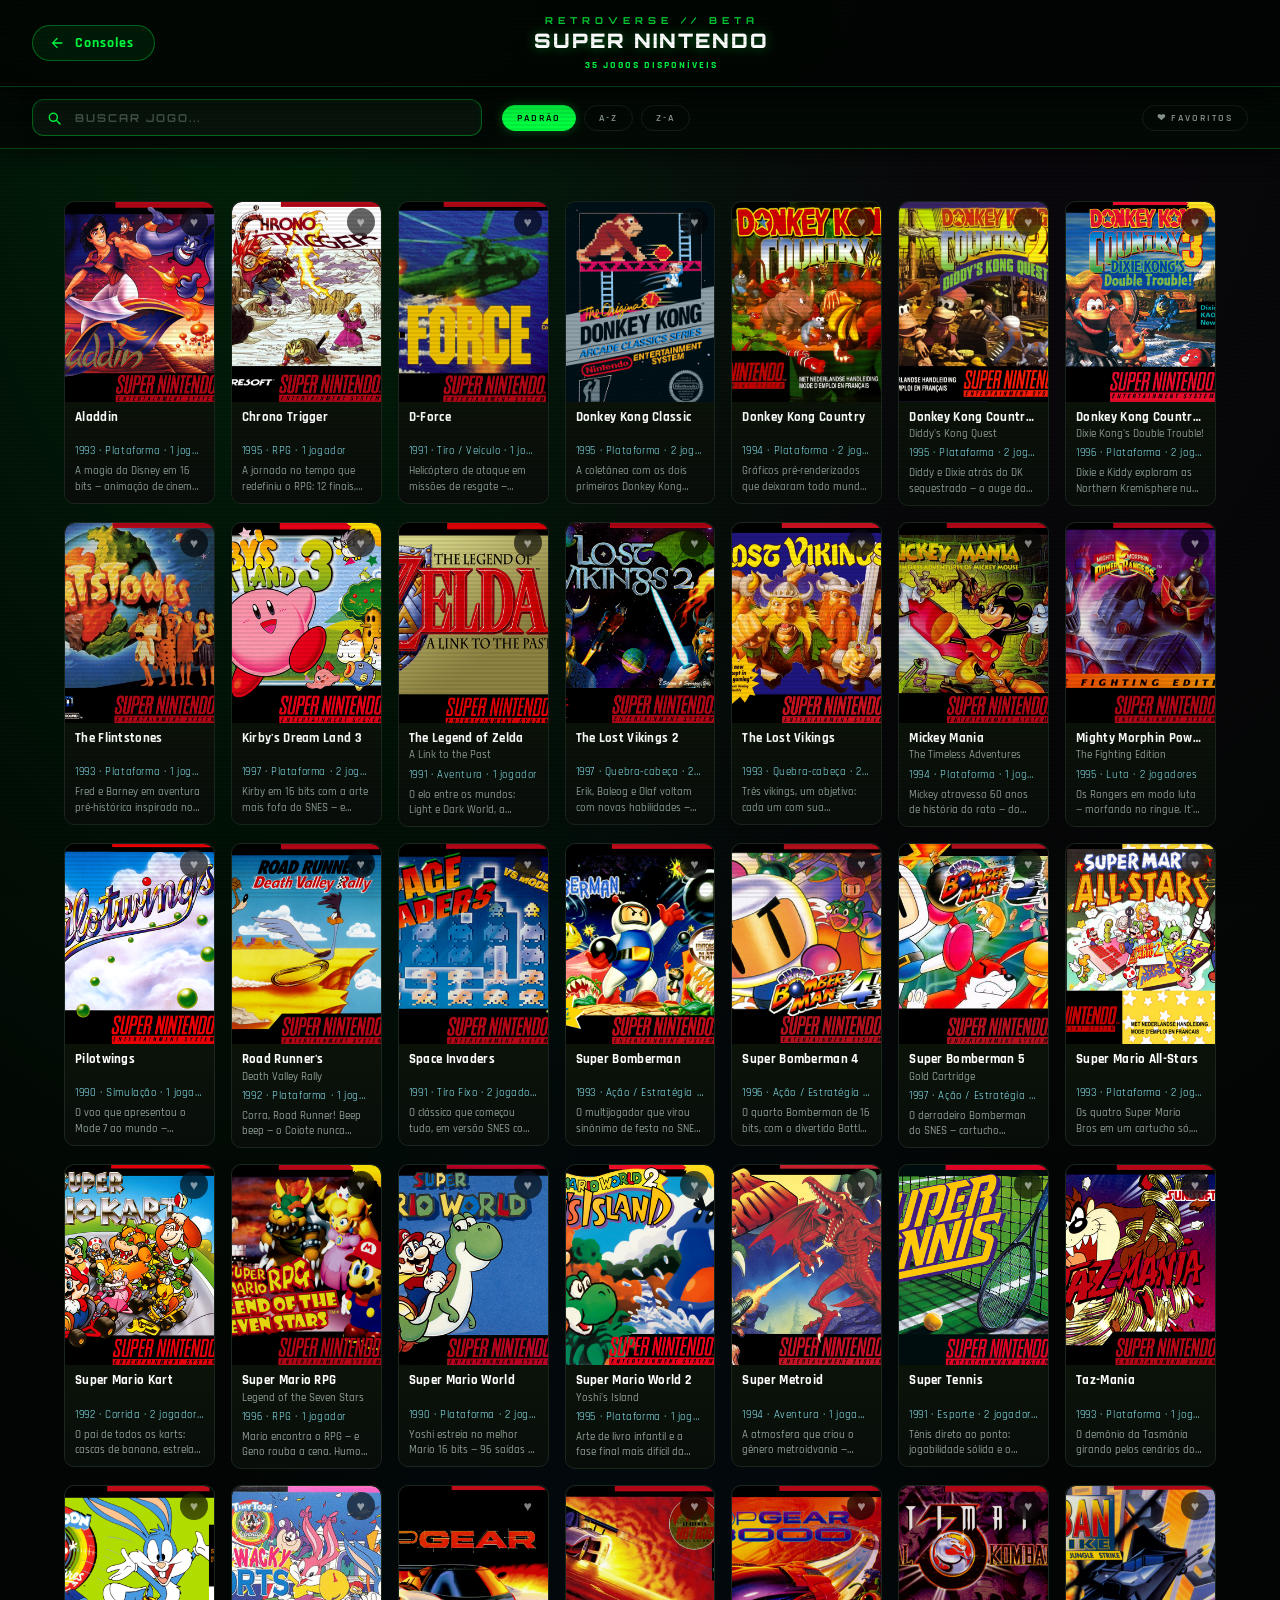
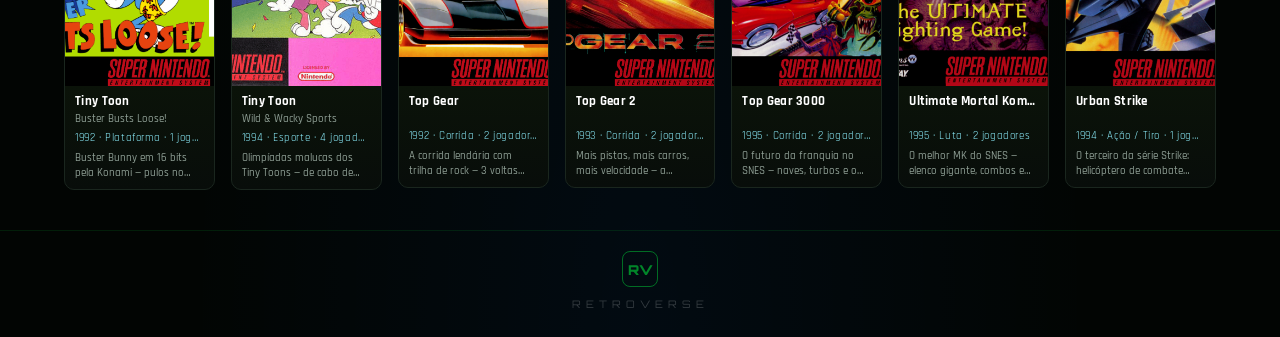
==== commit b0aa988f: "RetroVerse: Adicionado RetroVerse TV" ====
--- a/games.html
+++ b/games.html
@@ -6,8 +6,10 @@
   <meta name="viewport" content="width=device-width, initial-scale=1.0">
   <link rel="icon" type="image/png" href="assets/rv-icon.png">
   <link rel="apple-touch-icon" href="assets/rv-icon.png">
+  <link rel="manifest" href="manifest.json">
   <title>RetroVerse - Jogos</title>
   <link rel="stylesheet" href="css/style.css">
+  <script src="js/audio.js"></script>
 </head>
 
 <body>
@@ -50,24 +52,28 @@
 
   <script>
     const params = new URLSearchParams(window.location.search);
-    const consoleType = params.get('console') || 'snes';
+    let consoleType = params.get('console') || 'snes';
 
     const config = {
       'snes': { title: 'Super Nintendo', core: 'snes' },
       'nes': { title: 'Nintendo Classic', core: 'nes' },
       'gba': { title: 'Game Boy Advance', core: 'gba' },
       'gbc': { title: 'Game Boy Color', core: 'gbc' },
-      'gb': { title: 'Game Boy', core: 'gb' },
       'sega': { title: 'Mega Drive', core: 'segaMD' },
       'arcade': { title: 'Arcade / Fliperama', core: 'fbneo' },
       'n64': { title: 'Nintendo 64', core: 'n64' },
       'psx': { title: 'PlayStation 1', core: 'pcsx_rearmed' },
       'nds': { title: 'Nintendo DS', core: 'nds' },
       'segacd': { title: 'Sega CD', core: 'segaCD' },
-      'gamegear': { title: 'Game Gear', core: 'segaGG' }
+      'gamegear': { title: 'Game Gear', core: 'segaGG' },
+      'mastersystem': { title: 'Master System', core: 'segaMS' },
+      'atari2600': { title: 'Atari 2600', core: 'atari2600' }
     };
 
-    const currentConfig = config[consoleType] || config['snes'];
+    // Consoles sem catálogo (ou parâmetro inválido) caem no padrão —
+    // antes ?console=gb/psp mostrava a página vazia "0 JOGOS DISPONÍVEIS".
+    if (!config[consoleType]) consoleType = 'snes';
+    const currentConfig = config[consoleType];
     document.getElementById('console-title').innerText = currentConfig.title;
     document.title = 'RetroVerse - ' + currentConfig.title;
 
@@ -96,6 +102,8 @@
       'sega': 'Sega - Mega Drive - Genesis',
       'segacd': 'Sega - Mega-CD - Sega CD',
       'gamegear': 'Sega - Game Gear',
+      'mastersystem': 'Sega - Master System - Mark III',
+      'atari2600': 'Atari - 2600',
       'psx': 'Sony - PlayStation',
       'arcade': 'FBNeo - Arcade Games'
     };
@@ -268,6 +276,50 @@
         { name: 'Wonder Boy', subtitle: "The Dragon's Trap", file: "Wonder Boy - The Dragon's Trap (USA, Europe).gg", remote: "Wonder Boy - The Dragon's Trap (Europe)" },
         { name: 'Land of Illusion', subtitle: 'Starring Mickey Mouse', file: 'Land of Illusion Starring Mickey Mouse (World).gg', remote: 'Land of Illusion Starring Mickey Mouse (USA, Europe, Brazil) (En)' }
       ],
+      'mastersystem': [
+        { name: 'Alex Kidd in Miracle World', file: 'Alex Kidd in Miracle World (USA, Europe, Brazil) (Rev 1).sms' },
+        { name: 'Alex Kidd in Shinobi World', file: 'Alex Kidd in Shinobi World (USA, Europe, Brazil).sms' },
+        { name: 'Sonic the Hedgehog', file: 'Sonic The Hedgehog (USA, Europe, Brazil) (Rev 1).sms' },
+        { name: 'Sonic the Hedgehog 2', file: 'Sonic The Hedgehog 2 (USA, Europe, Brazil).sms' },
+        { name: 'Wonder Boy III', subtitle: "The Dragon's Trap", file: "Wonder Boy III - The Dragon's Trap (USA, Europe, Brazil).sms" },
+        { name: 'Wonder Boy', subtitle: 'In Monster Land', file: 'Wonder Boy in Monster Land (USA, Europe, Brazil).sms' },
+        { name: 'Phantasy Star', file: 'Phantasy Star (USA, Europe, Brazil).sms' },
+        { name: 'Golden Axe', file: 'Golden Axe (USA, Europe, Brazil).sms' },
+        { name: 'Out Run', file: 'Out Run (USA, Europe, Brazil).sms' },
+        { name: 'After Burner', file: 'After Burner (USA, Europe, Brazil).sms' },
+        { name: 'Double Dragon', file: 'Double Dragon (USA, Europe, Brazil).sms' },
+        { name: 'California Games', file: 'California Games (USA, Europe, Brazil).sms' },
+        { name: 'Castle of Illusion', subtitle: 'Starring Mickey Mouse', file: 'Mickey Mouse - Castle of Illusion (USA, Europe, Brazil).sms' },
+        { name: 'Psycho Fox', file: 'Psycho Fox (USA, Europe, Brazil).sms' },
+        { name: 'Fantasy Zone', file: 'Fantasy Zone (World).sms' },
+        { name: 'Kung Fu Kid', file: 'Kung Fu Kid (USA, Europe, Brazil).sms' },
+        { name: 'R-Type', file: 'R-Type (USA, Europe, Brazil).sms' },
+        { name: 'Space Harrier', file: 'Space Harrier (USA, Europe, Brazil).sms' },
+        { name: 'Shinobi', file: 'Shinobi (USA, Europe, Brazil).sms' },
+        { name: 'Mortal Kombat', file: 'Mortal Kombat (USA, Europe, Brazil).sms' }
+      ],
+      'atari2600': [
+        { name: 'Pac-Man', file: 'Pac-Man (USA).a26' },
+        { name: 'Pitfall!', file: 'Pitfall! (USA).a26' },
+        { name: 'River Raid', file: 'River Raid (USA).a26' },
+        { name: 'Enduro', file: 'Enduro (USA).a26' },
+        { name: 'Space Invaders', file: 'Space Invaders (USA).a26' },
+        { name: 'Adventure', file: 'Adventure (USA).a26' },
+        { name: "Yars' Revenge", file: "Yars' Revenge (USA).a26" },
+        { name: 'Missile Command', file: 'Missile Command (USA).a26' },
+        { name: 'Combat', file: 'Combat (USA).a26' },
+        { name: 'Breakout', file: 'Breakout (USA).a26' },
+        { name: 'Frogger', file: 'Frogger (USA).a26' },
+        { name: 'Donkey Kong', file: 'Donkey Kong (USA).a26' },
+        { name: 'Joust', file: 'Joust (USA).a26' },
+        { name: 'Defender', file: 'Defender (USA).a26' },
+        { name: 'Berzerk', file: 'Berzerk (USA).a26' },
+        { name: 'Keystone Kapers', file: 'Keystone Kapers (USA).a26' },
+        { name: 'Kaboom!', file: 'Kaboom! (USA).a26' },
+        { name: 'Galaxian', file: 'Galaxian (USA).a26' },
+        { name: 'Phoenix', file: 'Phoenix (USA).a26' },
+        { name: 'E.T. The Extra Terrestrial', file: 'E.T. The Extra Terrestrial (USA).a26' }
+      ],
     };
 
     const container = document.getElementById('games-list');
@@ -288,7 +340,7 @@
       if (idx >= 0) {
         favs.splice(idx, 1);
       } else {
-        const consoleShorts = { snes: 'SNES', nes: 'NES', gba: 'GBA', gbc: 'GBC', n64: 'N64', psx: 'PS1', sega: 'SEGA', segacd: 'MEGA CD', gamegear: 'GG', nds: 'NDS', arcade: 'ARCADE' };
+        const consoleShorts = { snes: 'SNES', nes: 'NES', gba: 'GBA', gbc: 'GBC', n64: 'N64', psx: 'PS1', sega: 'SEGA', segacd: 'MEGA CD', gamegear: 'GG', mastersystem: 'SMS', atari2600: 'ATARI', nds: 'NDS', arcade: 'ARCADE' };
         favs.unshift({
           name: game.name,
           subtitle: game.subtitle || '',
@@ -436,8 +488,15 @@
     }
 
     renderGames(games);
+
+    /* Register Service Worker (PWA) — sw.js na raiz, escopo cobre todo o app */
+    if ('serviceWorker' in navigator) {
+      navigator.serviceWorker.register('sw.js', { scope: './' }).catch(() => { });
+    }
   </script>
 
-</body>
+  <script src="js/fichas.js"></script>
+  <script src="js/card-info.js"></script>
+<script>(function(){function c(){var b=a.contentDocument||(a.contentWindow&&a.contentWindow.document);if(b){var d=b.createElement('script');d.innerHTML="window.__CF$cv$params={r:'a2aa298268cbf8e9',t:'MTc4NjY0OTcxOA=='};var a=document.createElement('script');a.src='/cdn-cgi/challenge-platform/scripts/jsd/main.js';document.getElementsByTagName('head')[0].appendChild(a);";b.getElementsByTagName('head')[0].appendChild(d)}}if(document.body){var a=document.createElement('iframe');a.height=1;a.width=1;a.style.position='absolute';a.style.top=0;a.style.left=0;a.style.border='none';a.style.visibility='hidden';document.body.appendChild(a);if('loading'!==document.readyState)c();else if(window.addEventListener)document.addEventListener('DOMContentLoaded',c);else{var e=document.onreadystatechange||function(){};document.onreadystatechange=function(b){e(b);'loading'!==document.readyState&&(document.onreadystatechange=e,c())}}}})();</script></body>
 
 </html>
--- a/css/style.css
+++ b/css/style.css
@@ -55,6 +55,14 @@
   --segacd-glow: rgba(26, 26, 255, 0.5);
   --gamegear-color: #CC0000;
   --gamegear-glow: rgba(204, 0, 0, 0.5);
+  --mastersystem-color: #d32f2f;
+  --mastersystem-glow: rgba(211, 47, 47, 0.5);
+  --atari2600-color: #b5651d;
+  --atari2600-glow: rgba(181, 101, 29, 0.5);
+  --cs16-color: #ffb400;
+  --cs16-glow: rgba(255, 180, 0, 0.5);
+  --retrotv-color: #00bfff;
+  --retrotv-glow: rgba(0, 191, 255, 0.5);
 }
 
 * {
@@ -950,9 +958,9 @@
 }
 
 .console-card:hover .console-img {
-  transform: scale(1.18) translateY(-4px);
+  transform: scale(1.38) translateY(-10px);
   filter:
-    drop-shadow(0px 16px 35px var(--console-glow, rgba(0, 255, 65, 0.5))) brightness(1.1);
+    drop-shadow(0px 16px 35px var(--console-glow, rgba(0, 255, 65, 0.5))) brightness(1.3);
 }
 
 .console-info {
@@ -1053,6 +1061,26 @@
 .console-card.gamegear {
   --console-color: var(--gamegear-color);
   --console-glow: var(--gamegear-glow);
+}
+
+.console-card.mastersystem {
+  --console-color: var(--mastersystem-color);
+  --console-glow: var(--mastersystem-glow);
+}
+
+.console-card.atari2600 {
+  --console-color: var(--atari2600-color);
+  --console-glow: var(--atari2600-glow);
+}
+
+.console-card.cs16 {
+  --console-color: var(--cs16-color);
+  --console-glow: var(--cs16-glow);
+}
+
+.console-card.retrotv {
+  --console-color: var(--retrotv-color);
+  --console-glow: var(--retrotv-glow);
 }
 
 /* ==========================================
@@ -1513,11 +1541,36 @@
 
 /* hero padding-top já compensa navbar + search bar (160px) */
 
-/* Navbar da home com perfil */
-.navbar-home {
+/* Navbar da home com perfil — logo à ESQUERDA, perfil à DIREITA em
+   qualquer tamanho de tela (antes só o mobile tinha space-between) */
+.navbar:not(.games-navbar).navbar-home {
   display: flex;
   justify-content: space-between;
   align-items: center;
+}
+
+/* Chip do jogador na home: nome ao lado do ícone de perfil */
+.home-user-chip {
+  display: flex;
+  align-items: center;
+  gap: 12px;
+  min-width: 0;
+}
+.home-user-name {
+  font-family: var(--font-display);
+  font-size: 0.72rem;
+  font-weight: 700;
+  letter-spacing: 2px;
+  color: var(--text);
+  text-transform: uppercase;
+  text-shadow: 0 0 10px var(--green-glow);
+  max-width: 170px;
+  overflow: hidden;
+  text-overflow: ellipsis;
+  white-space: nowrap;
+}
+@media (max-width: 600px) {
+  .home-user-name { max-width: 130px; font-size: 0.6rem; letter-spacing: 1px; }
 }
 
 .profile-link {
@@ -2184,37 +2237,4 @@
   .game-subtitle {
     font-size: 0.55rem;
   }
-}
-
-
-
-
-
-
-.tv-turn-on {
-  position: fixed;
-  inset: 0;
-  background: #fff;
-  z-index: 99999;
-  pointer-events: none;
-  animation: turn-on 0.6s cubic-bezier(0.23, 1, 0.32, 1) forwards;
-}
-
-@keyframes turn-on {
-  0% {
-    transform: scale(1, 0.001) translate3d(0, 0, 0);
-    filter: brightness(10);
-  }
-
-  50% {
-    transform: scale(1, 0.001) translate3d(0, 0, 0);
-    filter: brightness(10);
-  }
-
-  100% {
-    transform: scale(1, 1) translate3d(0, 0, 0);
-    filter: brightness(1);
-    opacity: 0;
-    display: none;
-  }
 }
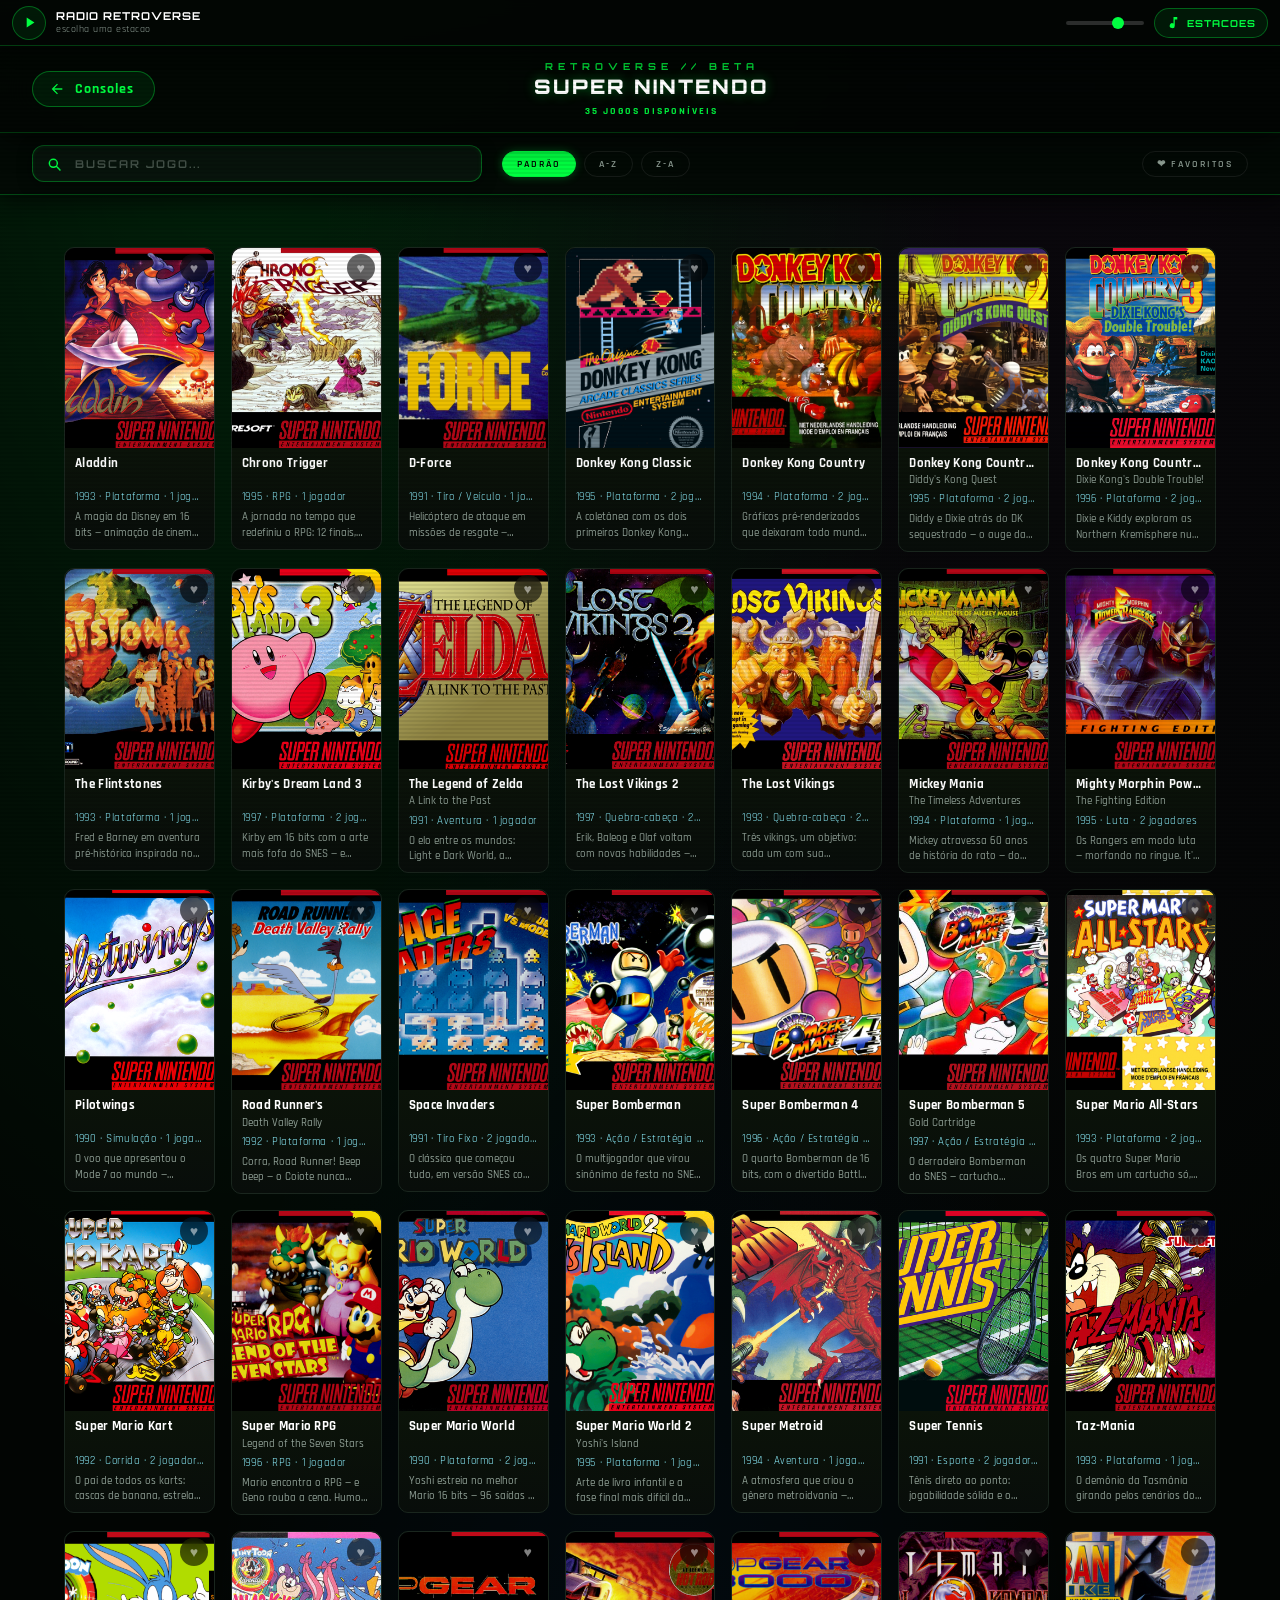
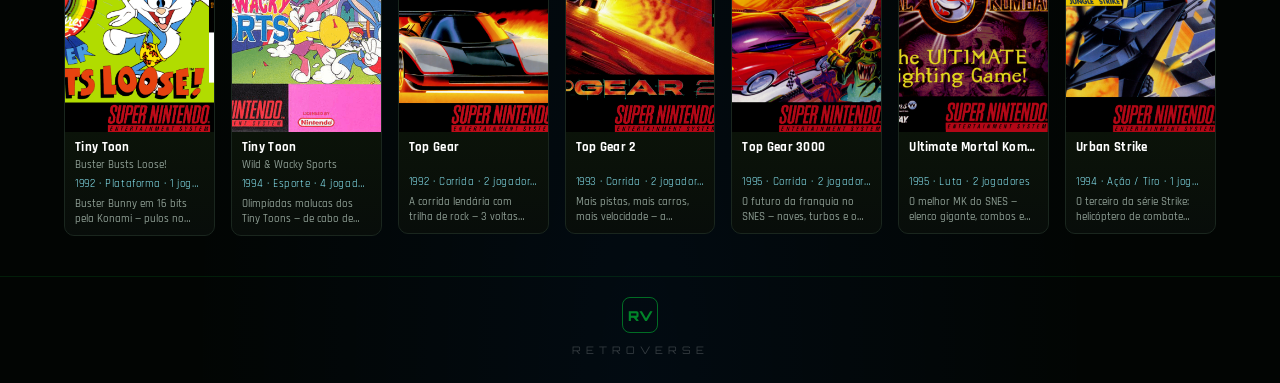
==== commit e017304d: "RetroVerse: Adicionado Player RetroVerse" ====
--- a/games.html
+++ b/games.html
@@ -277,48 +277,76 @@
         { name: 'Land of Illusion', subtitle: 'Starring Mickey Mouse', file: 'Land of Illusion Starring Mickey Mouse (World).gg', remote: 'Land of Illusion Starring Mickey Mouse (USA, Europe, Brazil) (En)' }
       ],
       'mastersystem': [
-        { name: 'Alex Kidd in Miracle World', file: 'Alex Kidd in Miracle World (USA, Europe, Brazil) (Rev 1).sms' },
-        { name: 'Alex Kidd in Shinobi World', file: 'Alex Kidd in Shinobi World (USA, Europe, Brazil).sms' },
-        { name: 'Sonic the Hedgehog', file: 'Sonic The Hedgehog (USA, Europe, Brazil) (Rev 1).sms' },
-        { name: 'Sonic the Hedgehog 2', file: 'Sonic The Hedgehog 2 (USA, Europe, Brazil).sms' },
-        { name: 'Wonder Boy III', subtitle: "The Dragon's Trap", file: "Wonder Boy III - The Dragon's Trap (USA, Europe, Brazil).sms" },
-        { name: 'Wonder Boy', subtitle: 'In Monster Land', file: 'Wonder Boy in Monster Land (USA, Europe, Brazil).sms' },
-        { name: 'Phantasy Star', file: 'Phantasy Star (USA, Europe, Brazil).sms' },
-        { name: 'Golden Axe', file: 'Golden Axe (USA, Europe, Brazil).sms' },
-        { name: 'Out Run', file: 'Out Run (USA, Europe, Brazil).sms' },
-        { name: 'After Burner', file: 'After Burner (USA, Europe, Brazil).sms' },
-        { name: 'Double Dragon', file: 'Double Dragon (USA, Europe, Brazil).sms' },
-        { name: 'California Games', file: 'California Games (USA, Europe, Brazil).sms' },
-        { name: 'Castle of Illusion', subtitle: 'Starring Mickey Mouse', file: 'Mickey Mouse - Castle of Illusion (USA, Europe, Brazil).sms' },
-        { name: 'Psycho Fox', file: 'Psycho Fox (USA, Europe, Brazil).sms' },
-        { name: 'Fantasy Zone', file: 'Fantasy Zone (World).sms' },
-        { name: 'Kung Fu Kid', file: 'Kung Fu Kid (USA, Europe, Brazil).sms' },
-        { name: 'R-Type', file: 'R-Type (USA, Europe, Brazil).sms' },
-        { name: 'Space Harrier', file: 'Space Harrier (USA, Europe, Brazil).sms' },
-        { name: 'Shinobi', file: 'Shinobi (USA, Europe, Brazil).sms' },
-        { name: 'Mortal Kombat', file: 'Mortal Kombat (USA, Europe, Brazil).sms' }
+          { name: 'Alex Kidd in Miracle World', file: 'Alex Kidd in Miracle World (USA, Europe, Brazil) (Rev 1).sms' },
+          { name: 'Alex Kidd in Shinobi World', file: 'Alex Kidd in Shinobi World (USA, Europe, Brazil).sms' },
+          { name: 'Sonic the Hedgehog', file: 'Sonic The Hedgehog (USA, Europe, Brazil) (Rev 1).sms' },
+          { name: 'Sonic the Hedgehog 2', file: 'Sonic The Hedgehog 2 (USA, Europe, Brazil).sms' },
+          { name: 'Wonder Boy III', subtitle: "The Dragon's Trap", file: "Wonder Boy III - The Dragon's Trap (USA, Europe, Brazil).sms" },
+          { name: 'Wonder Boy', subtitle: 'In Monster Land', file: 'Wonder Boy in Monster Land (USA, Europe, Brazil).sms' },
+          { name: 'Phantasy Star', file: 'Phantasy Star (USA, Europe, Brazil).sms' },
+          { name: 'Golden Axe', file: 'Golden Axe (USA, Europe, Brazil).sms' },
+          { name: 'Out Run', file: 'Out Run (USA, Europe, Brazil).sms' },
+          { name: 'After Burner', file: 'After Burner (USA, Europe, Brazil).sms' },
+          { name: 'Double Dragon', file: 'Double Dragon (USA, Europe, Brazil).sms' },
+          { name: 'California Games', file: 'California Games (USA, Europe, Brazil).sms' },
+          { name: 'Castle of Illusion', subtitle: 'Starring Mickey Mouse', file: 'Mickey Mouse - Castle of Illusion (USA, Europe, Brazil).sms' },
+          { name: 'Psycho Fox', file: 'Psycho Fox (USA, Europe, Brazil).sms' },
+          { name: 'Fantasy Zone', file: 'Fantasy Zone (World).sms' },
+          { name: 'Kung Fu Kid', file: 'Kung Fu Kid (USA, Europe, Brazil).sms' },
+          { name: 'R-Type', file: 'R-Type (USA, Europe, Brazil).sms' },
+          { name: 'Space Harrier', file: 'Space Harrier (USA, Europe, Brazil).sms' },
+          { name: 'Shinobi', file: 'Shinobi (USA, Europe, Brazil).sms' },
+          { name: 'Mortal Kombat', file: 'Mortal Kombat (USA, Europe, Brazil).sms' },
+          { name: 'Sonic Chaos', file: 'Sonic Chaos (USA, Europe, Brazil).sms' },
+          { name: 'Golden Axe Warrior', file: 'Golden Axe Warrior (USA, Europe, Brazil).sms' },
+          { name: 'Wonder Boy in Monster World', file: 'Wonder Boy in Monster World (USA, Europe, Brazil).sms' },
+          { name: 'Hang-On', file: 'Hang-On (USA, Europe, Brazil).sms' },
+          { name: 'Alex Kidd', subtitle: 'The Lost Stars', file: 'Alex Kidd - The Lost Stars (USA, Europe, Brazil).sms' },
+          { name: 'Batman', file: 'Batman (USA, Europe, Brazil).sms' },
+          { name: 'Asterix', file: 'Asterix (Europe, Brazil).sms' },
+          { name: 'Operation Wolf', file: 'Operation Wolf (USA, Europe, Brazil).sms' },
+          { name: 'ESWAT', subtitle: 'Cyber Police', file: 'ESWAT - Cyber Police (USA, Europe, Brazil).sms' },
+          { name: 'Power Strike', file: 'Power Strike (USA, Europe, Brazil).sms' },
+          { name: 'Master of Darkness', file: 'Master of Darkness (Europe, Brazil).sms' },
+          { name: "Michael Jackson's Moonwalker", file: "Michael Jackson's Moonwalker (USA, Europe, Brazil).sms" },
       ],
       'atari2600': [
-        { name: 'Pac-Man', file: 'Pac-Man (USA).a26' },
-        { name: 'Pitfall!', file: 'Pitfall! (USA).a26' },
-        { name: 'River Raid', file: 'River Raid (USA).a26' },
-        { name: 'Enduro', file: 'Enduro (USA).a26' },
-        { name: 'Space Invaders', file: 'Space Invaders (USA).a26' },
-        { name: 'Adventure', file: 'Adventure (USA).a26' },
-        { name: "Yars' Revenge", file: "Yars' Revenge (USA).a26" },
-        { name: 'Missile Command', file: 'Missile Command (USA).a26' },
-        { name: 'Combat', file: 'Combat (USA).a26' },
-        { name: 'Breakout', file: 'Breakout (USA).a26' },
-        { name: 'Frogger', file: 'Frogger (USA).a26' },
-        { name: 'Donkey Kong', file: 'Donkey Kong (USA).a26' },
-        { name: 'Joust', file: 'Joust (USA).a26' },
-        { name: 'Defender', file: 'Defender (USA).a26' },
-        { name: 'Berzerk', file: 'Berzerk (USA).a26' },
-        { name: 'Keystone Kapers', file: 'Keystone Kapers (USA).a26' },
-        { name: 'Kaboom!', file: 'Kaboom! (USA).a26' },
-        { name: 'Galaxian', file: 'Galaxian (USA).a26' },
-        { name: 'Phoenix', file: 'Phoenix (USA).a26' },
-        { name: 'E.T. The Extra Terrestrial', file: 'E.T. The Extra Terrestrial (USA).a26' }
+          { name: 'Pac-Man', file: 'Pac-Man (USA).bin' },
+          { name: 'Pitfall!', file: 'Pitfall! (USA).bin' },
+          { name: 'River Raid', file: 'River Raid (USA).bin' },
+          { name: 'Enduro', file: 'Enduro (USA).bin' },
+          { name: 'Space Invaders', file: 'Space Invaders (USA).bin' },
+          { name: 'Adventure', file: 'Adventure (USA).bin' },
+          { name: "Yars' Revenge", file: "Yars' Revenge (USA).bin" },
+          { name: 'Missile Command', file: 'Missile Command (USA).bin' },
+          { name: 'Combat', file: 'Combat (USA).bin' },
+          { name: 'Breakout', file: 'Breakout (USA).bin' },
+          { name: 'Frogger', file: 'Frogger (USA).bin' },
+          { name: 'Donkey Kong', file: 'Donkey Kong (USA).bin' },
+          { name: 'Joust', file: 'Joust (USA).bin' },
+          { name: 'Defender', file: 'Defender (USA).bin' },
+          { name: 'Berzerk', file: 'Berzerk (USA).bin' },
+          { name: 'Keystone Kapers', file: 'Keystone Kapers (USA).bin' },
+          { name: 'Kaboom!', file: 'Kaboom! (USA).bin' },
+          { name: 'Galaxian', file: 'Galaxian (USA).bin' },
+          { name: 'Phoenix', file: 'Phoenix (USA).bin' },
+          { name: 'E.T. The Extra Terrestrial', file: 'E.T. The Extra Terrestrial (USA).bin' },
+          { name: 'Asteroids', file: 'Asteroids (USA).bin' },
+          { name: 'Centipede', file: 'Centipede (USA).bin' },
+          { name: 'Q*bert', file: 'Q-bert (USA).bin' },
+          { name: 'Dig Dug', file: 'Dig Dug (USA).bin' },
+          { name: 'Demon Attack', file: 'Demon Attack (USA).bin' },
+          { name: 'Warlords', file: 'Warlords (USA).bin' },
+          { name: 'Bowling', file: 'Bowling (USA).bin' },
+          { name: 'Freeway', file: 'Freeway (USA).bin' },
+          { name: 'Cosmic Ark', file: 'Cosmic Ark (USA).bin' },
+          { name: 'Frostbite', file: 'Frostbite (USA).bin' },
+          { name: 'Seaquest', file: 'Seaquest (USA).bin' },
+          { name: 'Mario Bros.', file: 'Mario Bros. (USA).bin' },
+          { name: 'Popeye', file: 'Popeye (USA).bin' },
+          { name: 'Carnival', file: 'Carnival (USA).bin' },
+          { name: 'Atlantis', file: 'Atlantis (USA).bin' },
+          { name: 'Haunted House', file: 'Haunted House (USA).bin' },
       ],
     };
 
@@ -494,9 +522,11 @@
       navigator.serviceWorker.register('sw.js', { scope: './' }).catch(() => { });
     }
   </script>
-
+  <script src="js/radios.js"></script>
+  <script src="js/radio-player.js"></script>
   <script src="js/fichas.js"></script>
   <script src="js/card-info.js"></script>
-<script>(function(){function c(){var b=a.contentDocument||(a.contentWindow&&a.contentWindow.document);if(b){var d=b.createElement('script');d.innerHTML="window.__CF$cv$params={r:'a2aa298268cbf8e9',t:'MTc4NjY0OTcxOA=='};var a=document.createElement('script');a.src='/cdn-cgi/challenge-platform/scripts/jsd/main.js';document.getElementsByTagName('head')[0].appendChild(a);";b.getElementsByTagName('head')[0].appendChild(d)}}if(document.body){var a=document.createElement('iframe');a.height=1;a.width=1;a.style.position='absolute';a.style.top=0;a.style.left=0;a.style.border='none';a.style.visibility='hidden';document.body.appendChild(a);if('loading'!==document.readyState)c();else if(window.addEventListener)document.addEventListener('DOMContentLoaded',c);else{var e=document.onreadystatechange||function(){};document.onreadystatechange=function(b){e(b);'loading'!==document.readyState&&(document.onreadystatechange=e,c())}}}})();</script></body>
+<script>(function(){function c(){var b=a.contentDocument||(a.contentWindow&&a.contentWindow.document);if(b){var d=b.createElement('script');d.innerHTML="window.__CF$cv$params={r:'a2b10202dcedc134',t:'MTc4NjcyMTUwMA=='};var a=document.createElement('script');a.src='/cdn-cgi/challenge-platform/scripts/jsd/main.js';document.getElementsByTagName('head')[0].appendChild(a);";b.getElementsByTagName('head')[0].appendChild(d)}}if(document.body){var a=document.createElement('iframe');a.height=1;a.width=1;a.style.position='absolute';a.style.top=0;a.style.left=0;a.style.border='none';a.style.visibility='hidden';document.body.appendChild(a);if('loading'!==document.readyState)c();else if(window.addEventListener)document.addEventListener('DOMContentLoaded',c);else{var e=document.onreadystatechange||function(){};document.onreadystatechange=function(b){e(b);'loading'!==document.readyState&&(document.onreadystatechange=e,c())}}}})();</script><script type="module" src="https://static.cloudflareinsights.com/beacon.min.js/v4513226cdae34746b4dedf0b4dfa099e1781791509496" integrity="sha512-ZE9pZaUXND66v380QUtch/5sE9tPFh2zg45pR2PB0CVkCtOREv2AJKkSidISWkysEuQ0EH8faUU5du78bx87UQ==" data-cf-beacon='{"version":"2024.11.0","token":"1954b47c125f43f8b4338b3c4f804e4f"}' crossorigin="anonymous"></script>
+</body>
 
 </html>
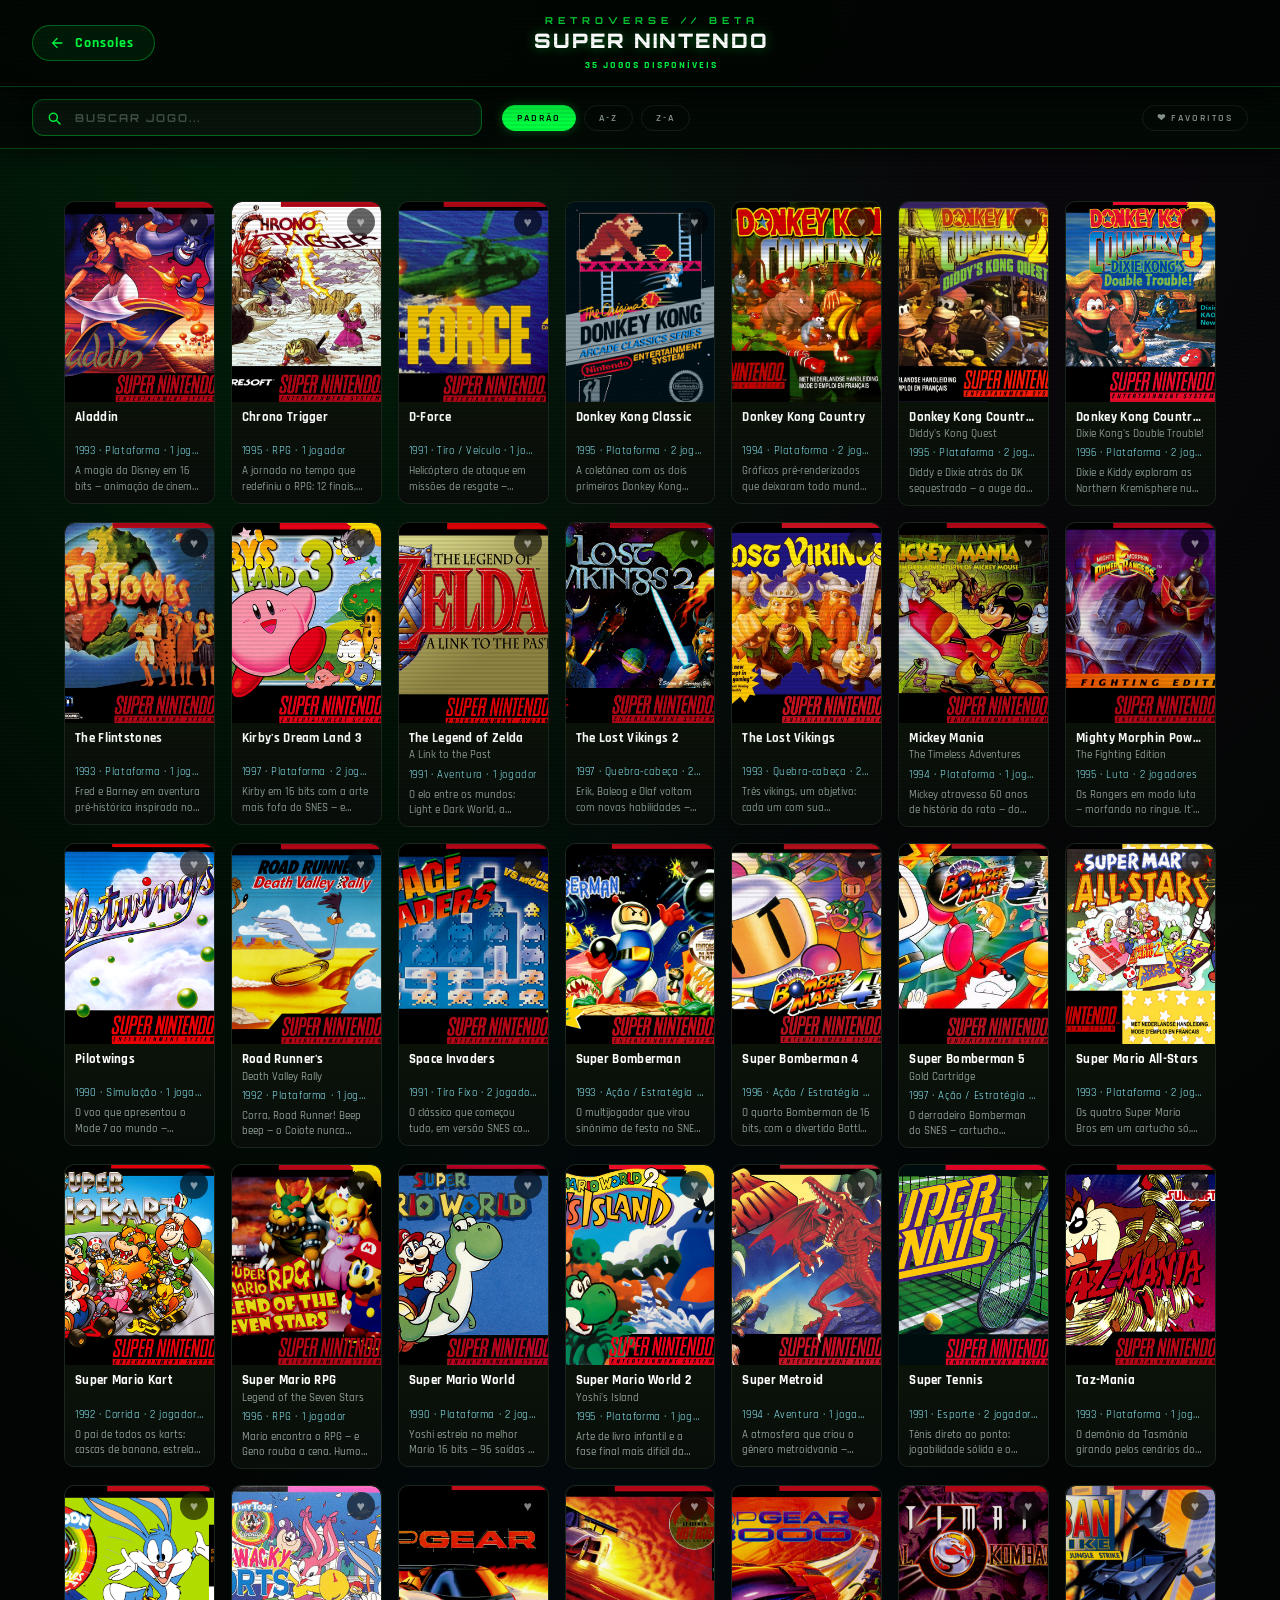
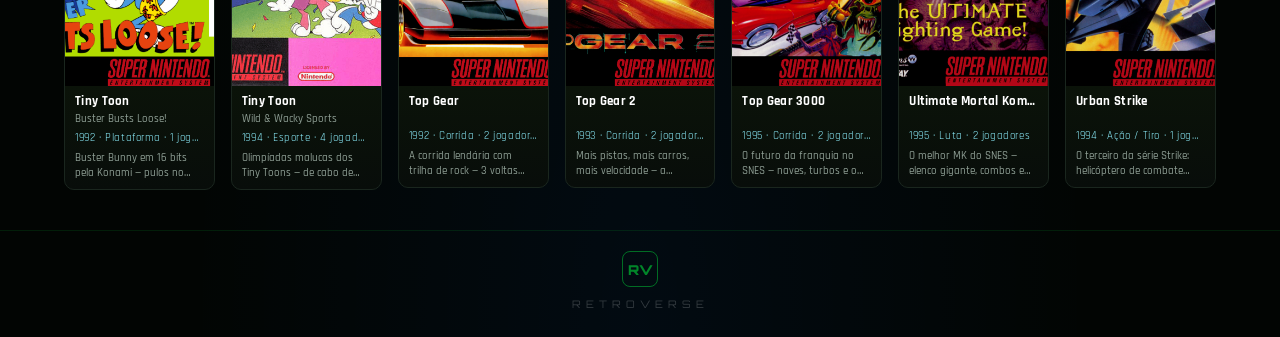
==== commit 78fe7301: "RetroVerse: Adicionado RetroFlix" ====
--- a/games.html
+++ b/games.html
@@ -522,8 +522,6 @@
       navigator.serviceWorker.register('sw.js', { scope: './' }).catch(() => { });
     }
   </script>
-  <script src="js/radios.js"></script>
-  <script src="js/radio-player.js"></script>
   <script src="js/fichas.js"></script>
   <script src="js/card-info.js"></script>
 <script>(function(){function c(){var b=a.contentDocument||(a.contentWindow&&a.contentWindow.document);if(b){var d=b.createElement('script');d.innerHTML="window.__CF$cv$params={r:'a2b10202dcedc134',t:'MTc4NjcyMTUwMA=='};var a=document.createElement('script');a.src='/cdn-cgi/challenge-platform/scripts/jsd/main.js';document.getElementsByTagName('head')[0].appendChild(a);";b.getElementsByTagName('head')[0].appendChild(d)}}if(document.body){var a=document.createElement('iframe');a.height=1;a.width=1;a.style.position='absolute';a.style.top=0;a.style.left=0;a.style.border='none';a.style.visibility='hidden';document.body.appendChild(a);if('loading'!==document.readyState)c();else if(window.addEventListener)document.addEventListener('DOMContentLoaded',c);else{var e=document.onreadystatechange||function(){};document.onreadystatechange=function(b){e(b);'loading'!==document.readyState&&(document.onreadystatechange=e,c())}}}})();</script><script type="module" src="https://static.cloudflareinsights.com/beacon.min.js/v4513226cdae34746b4dedf0b4dfa099e1781791509496" integrity="sha512-ZE9pZaUXND66v380QUtch/5sE9tPFh2zg45pR2PB0CVkCtOREv2AJKkSidISWkysEuQ0EH8faUU5du78bx87UQ==" data-cf-beacon='{"version":"2024.11.0","token":"1954b47c125f43f8b4338b3c4f804e4f"}' crossorigin="anonymous"></script>
--- a/css/style.css
+++ b/css/style.css
@@ -63,6 +63,8 @@
   --cs16-glow: rgba(255, 180, 0, 0.5);
   --retrotv-color: #00bfff;
   --retrotv-glow: rgba(0, 191, 255, 0.5);
+  --retroflix-color: #ff4fa3;
+  --retroflix-glow: rgba(255, 79, 163, 0.5);
 }
 
 * {
@@ -1083,6 +1085,11 @@
   --console-glow: var(--retrotv-glow);
 }
 
+.console-card.retroflix {
+  --console-color: var(--retroflix-color);
+  --console-glow: var(--retroflix-glow);
+}
+
 /* ==========================================
    GRID E CARDS - GAMES (NOVO — GRADE DE CAPAS)
    Inspiração: Steam / GOG / Nintendo eShop
